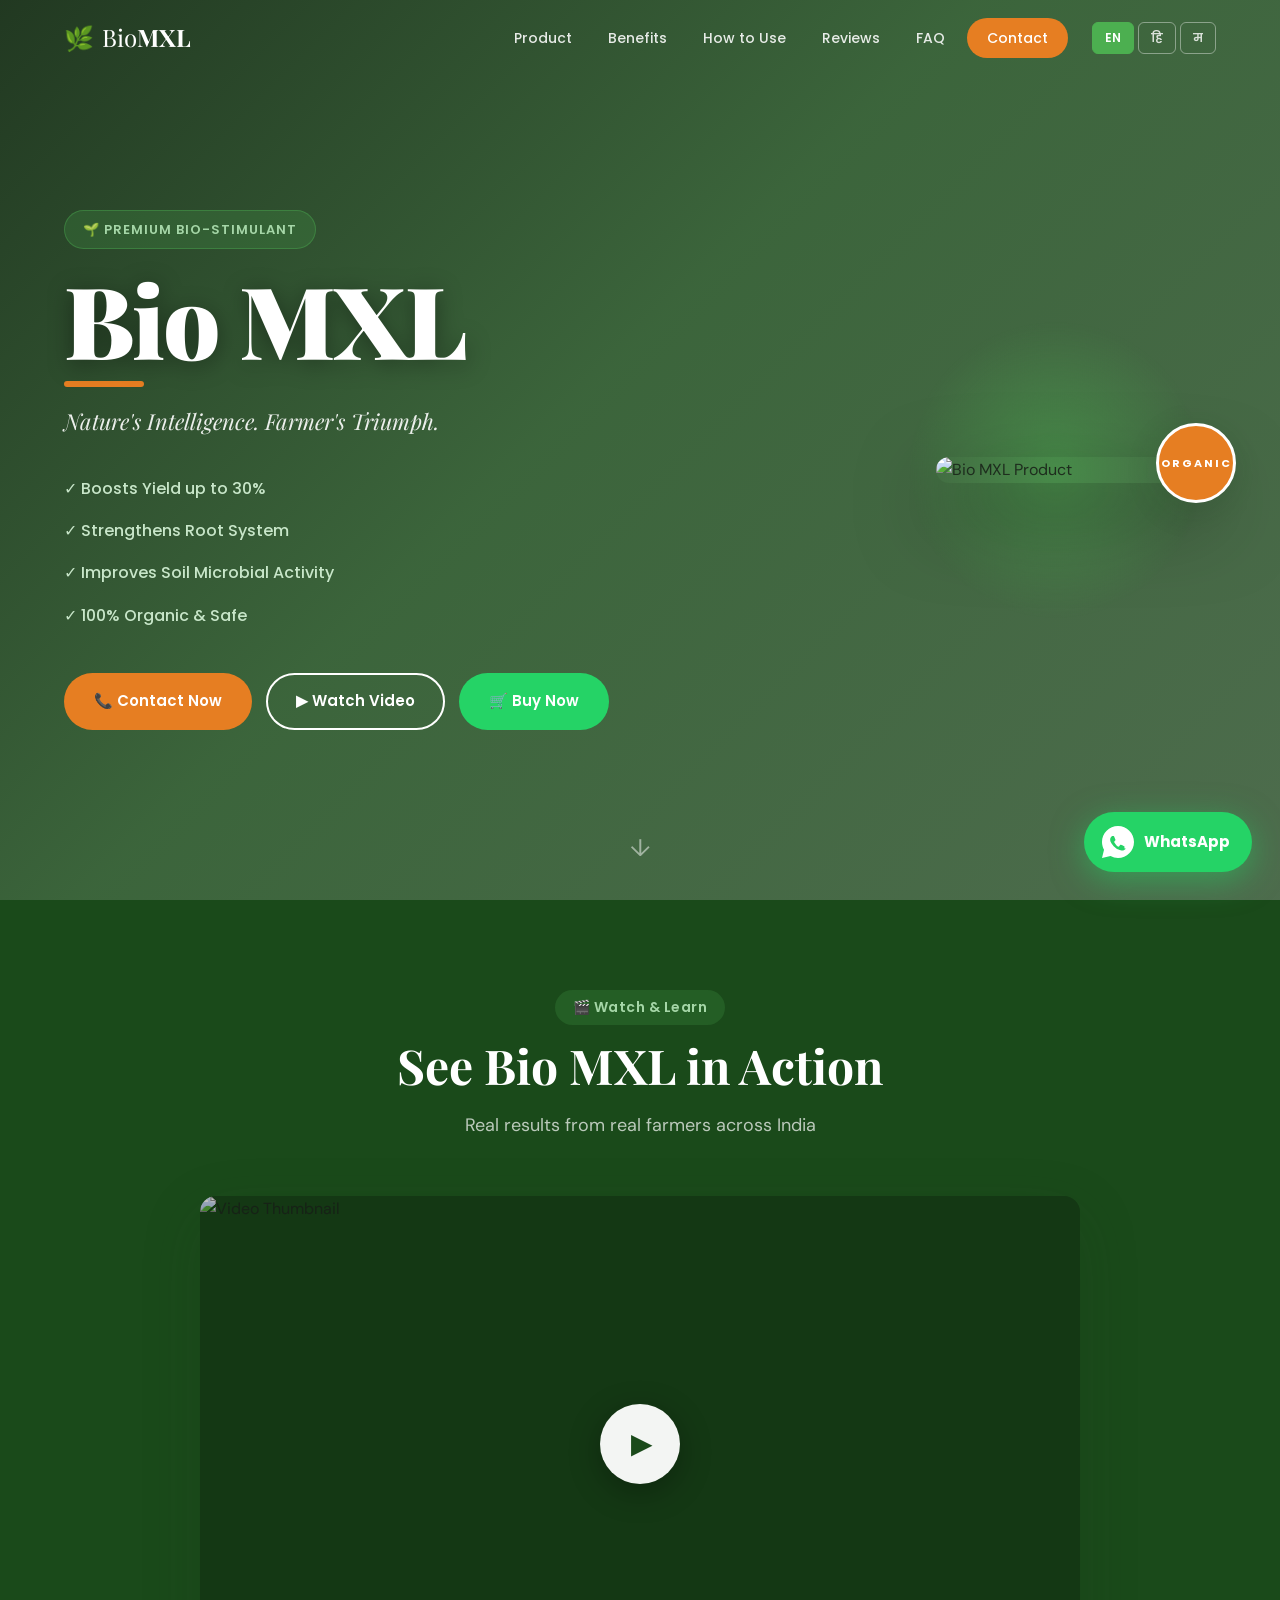
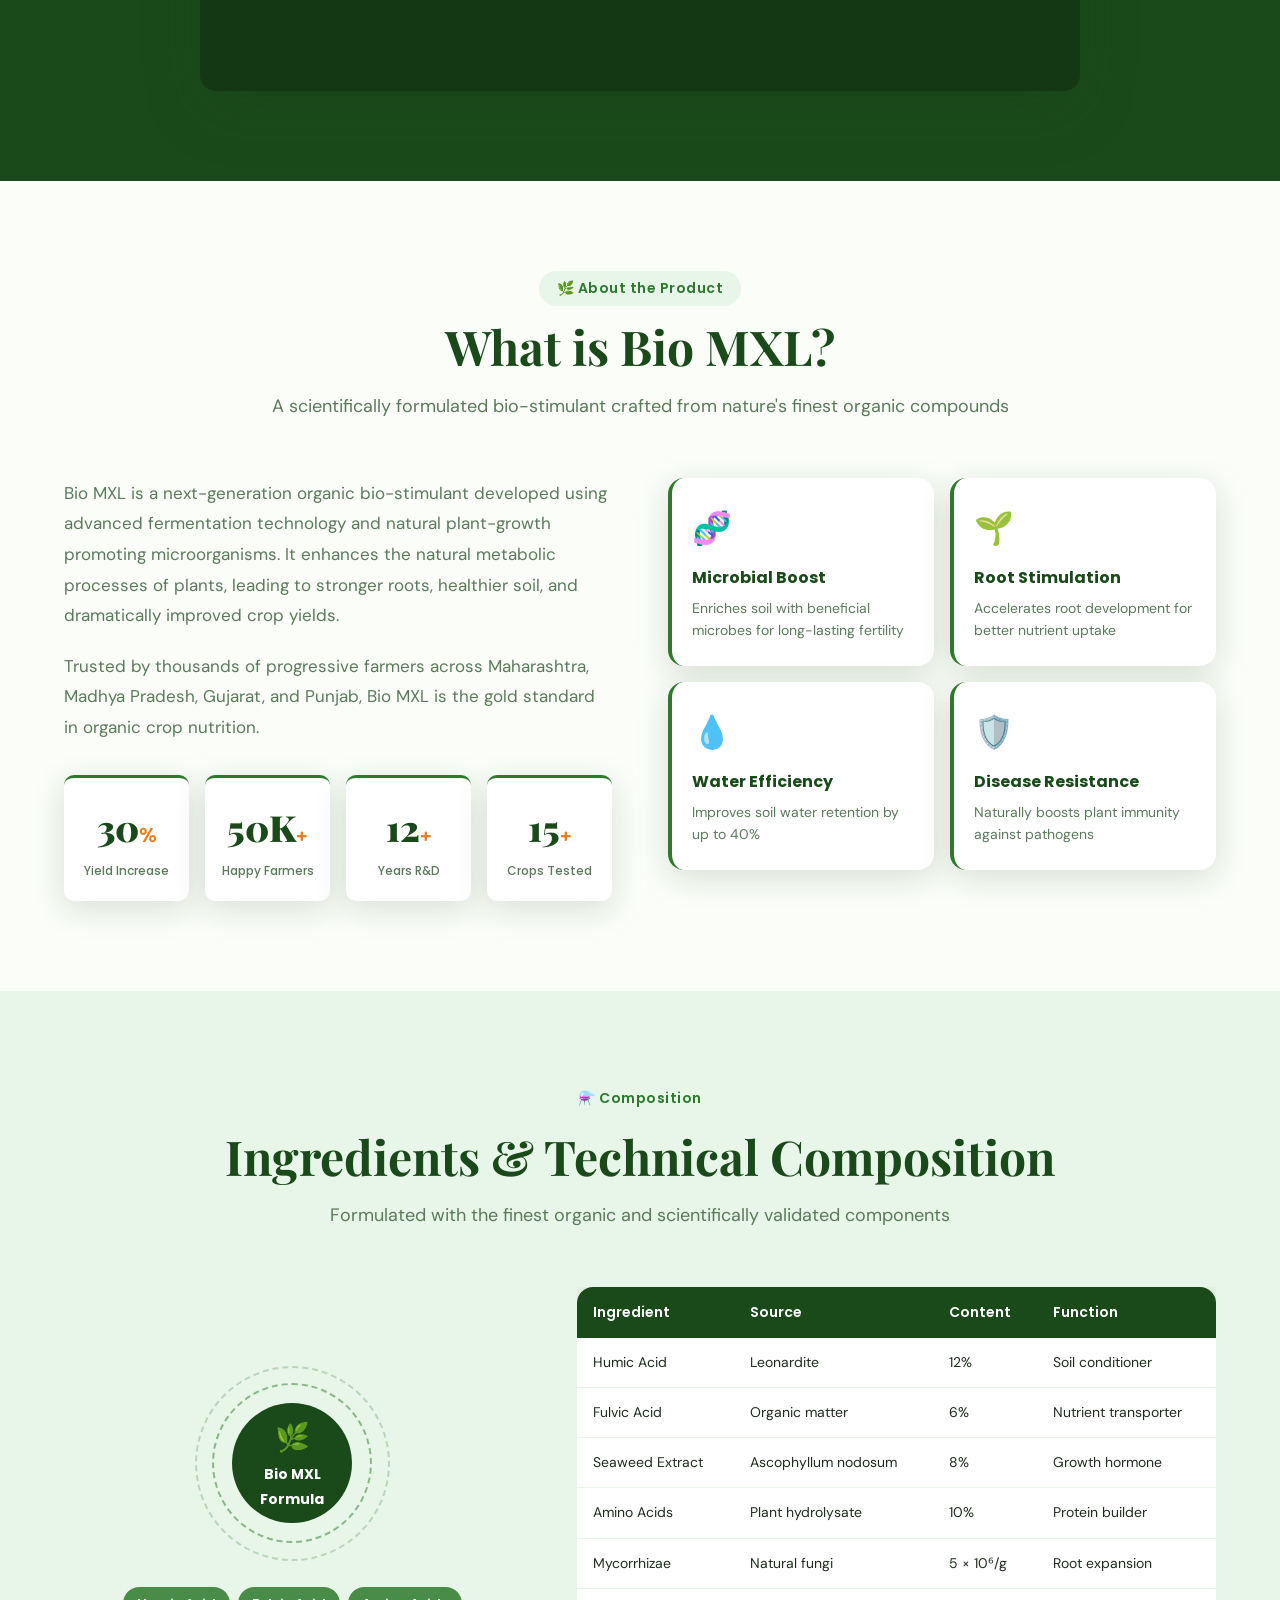
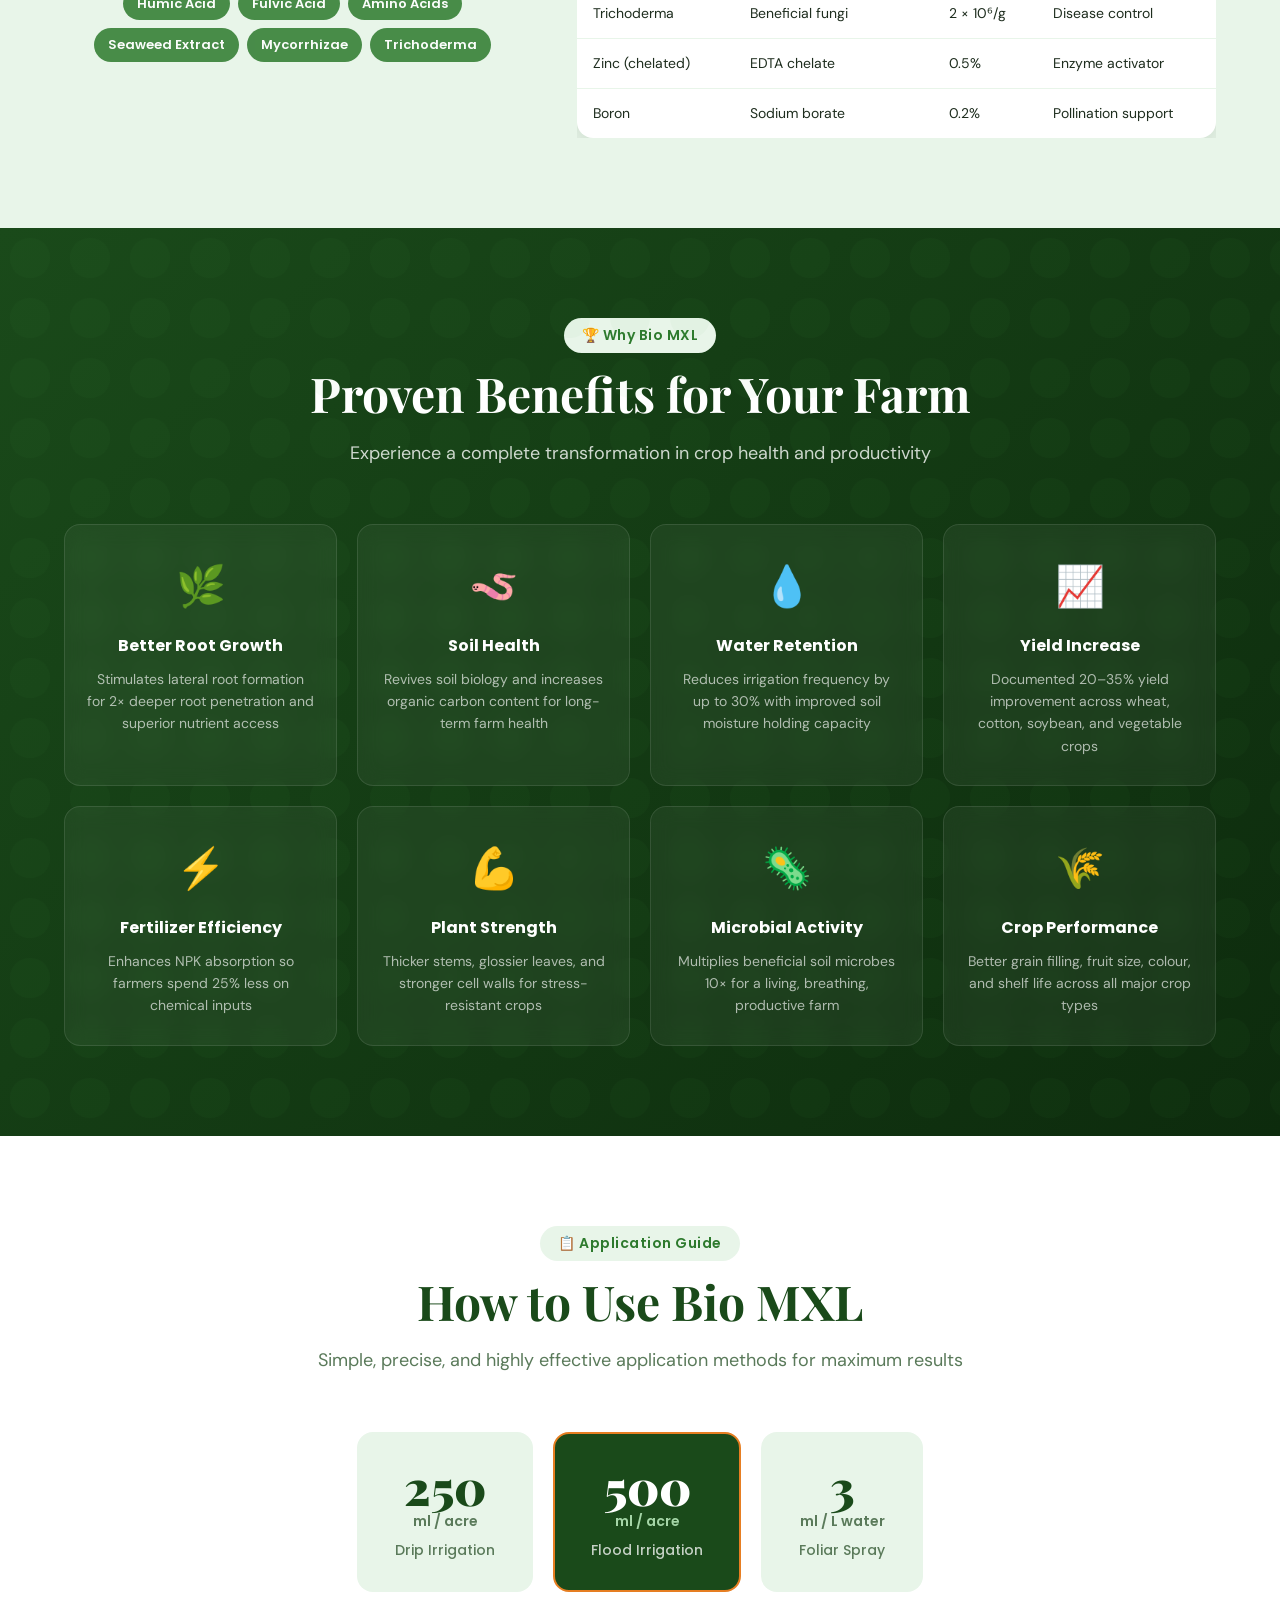
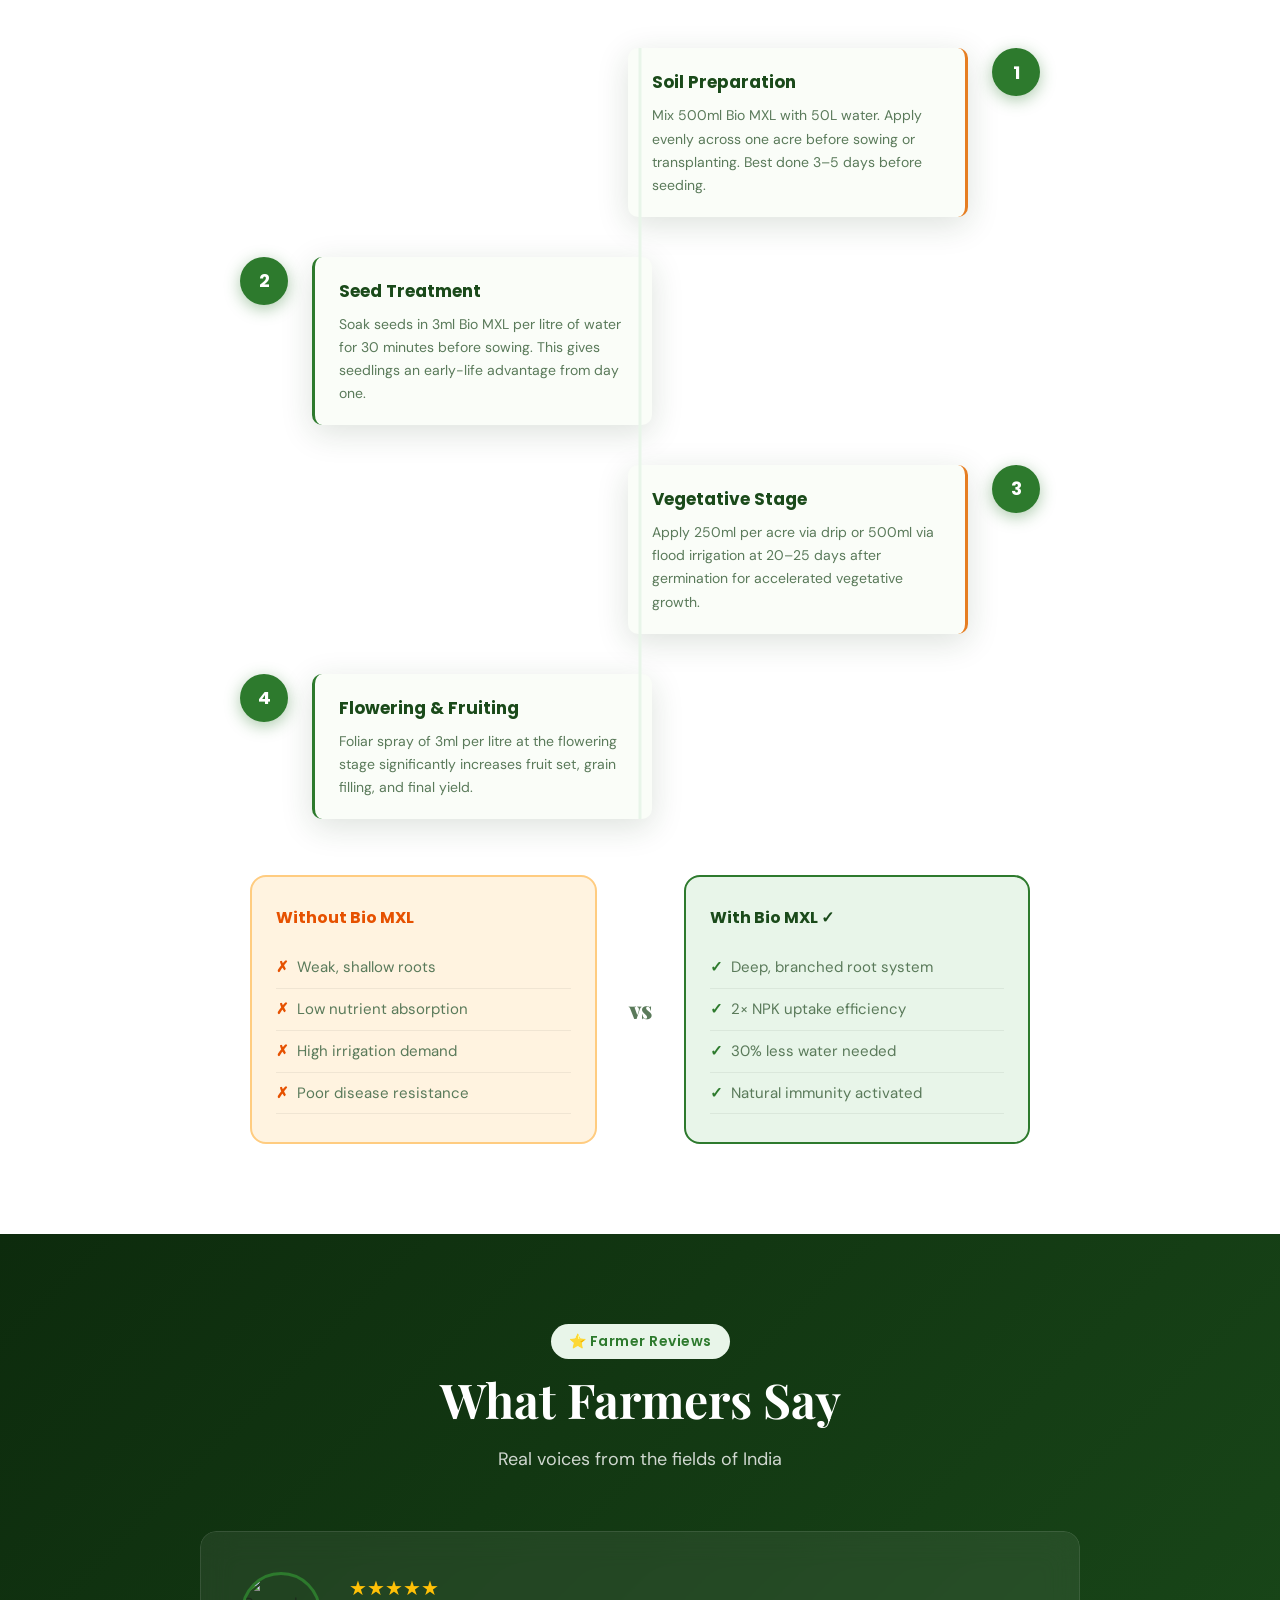
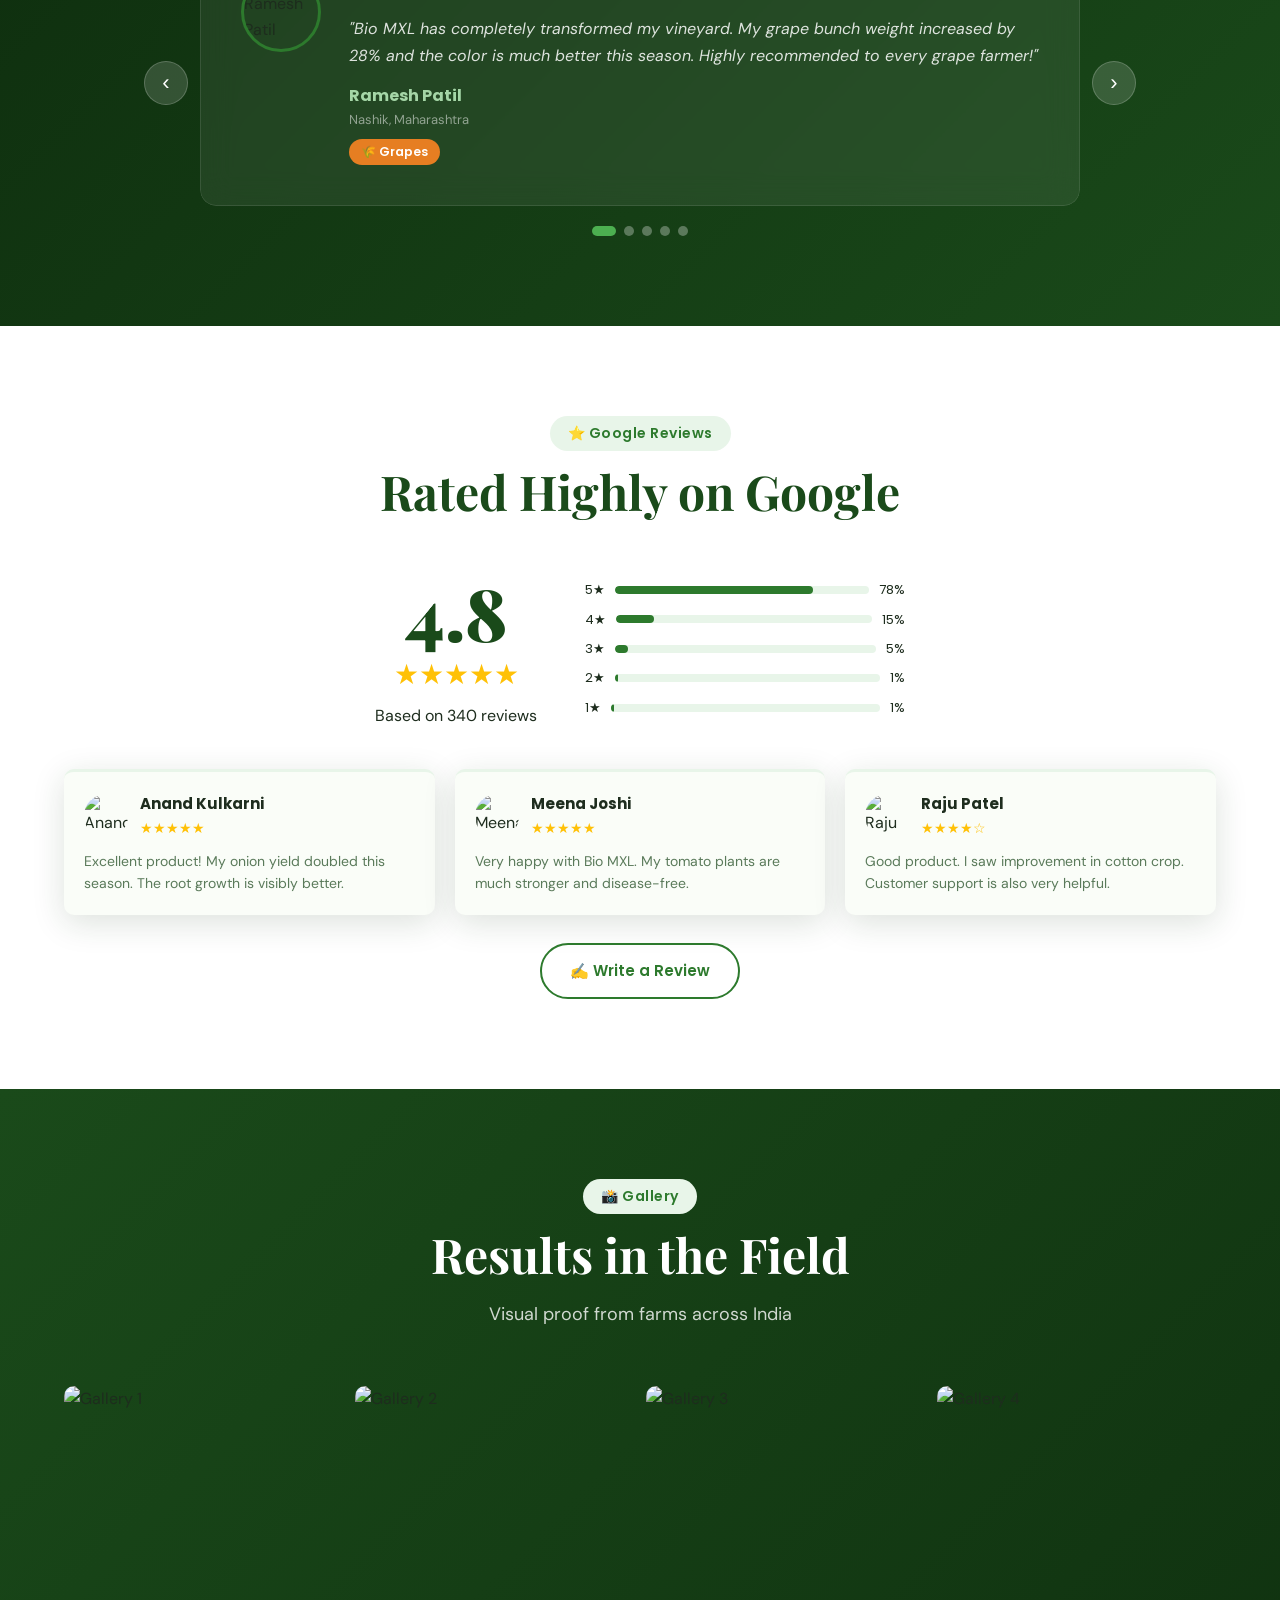
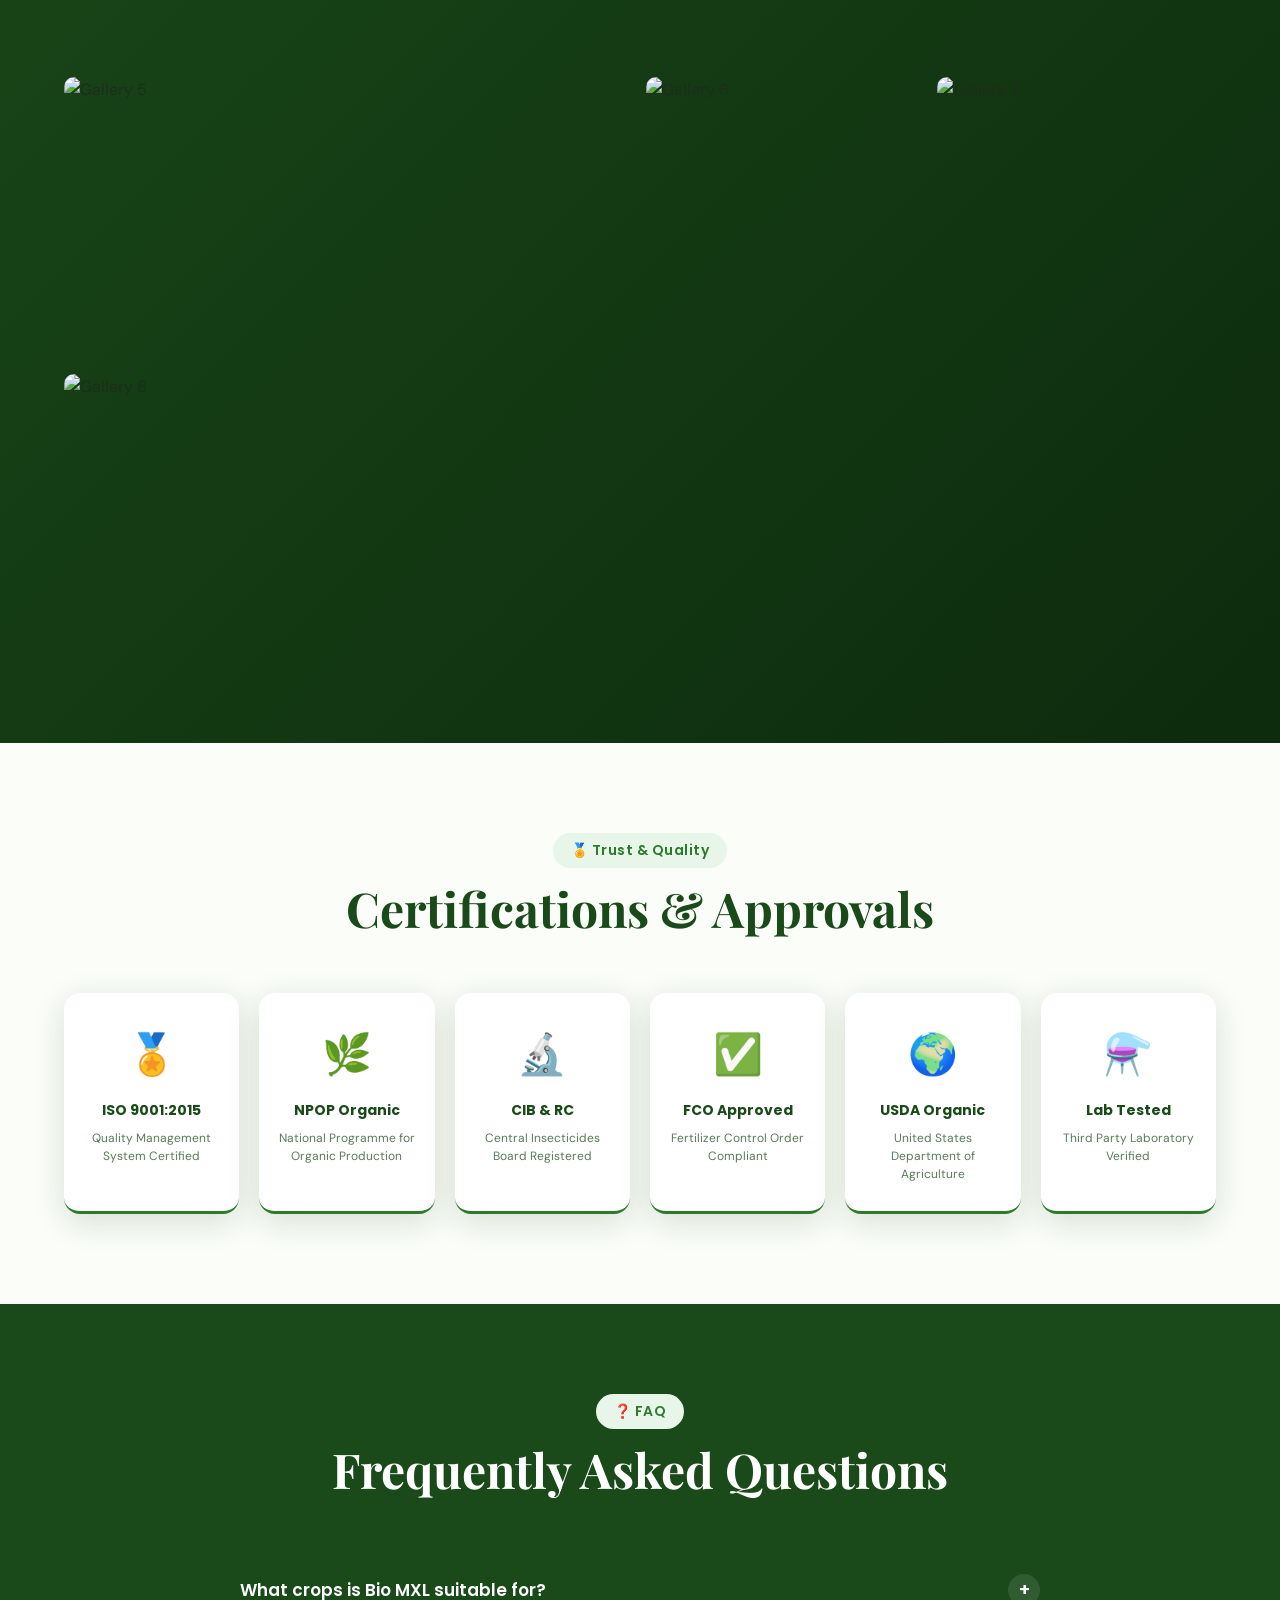
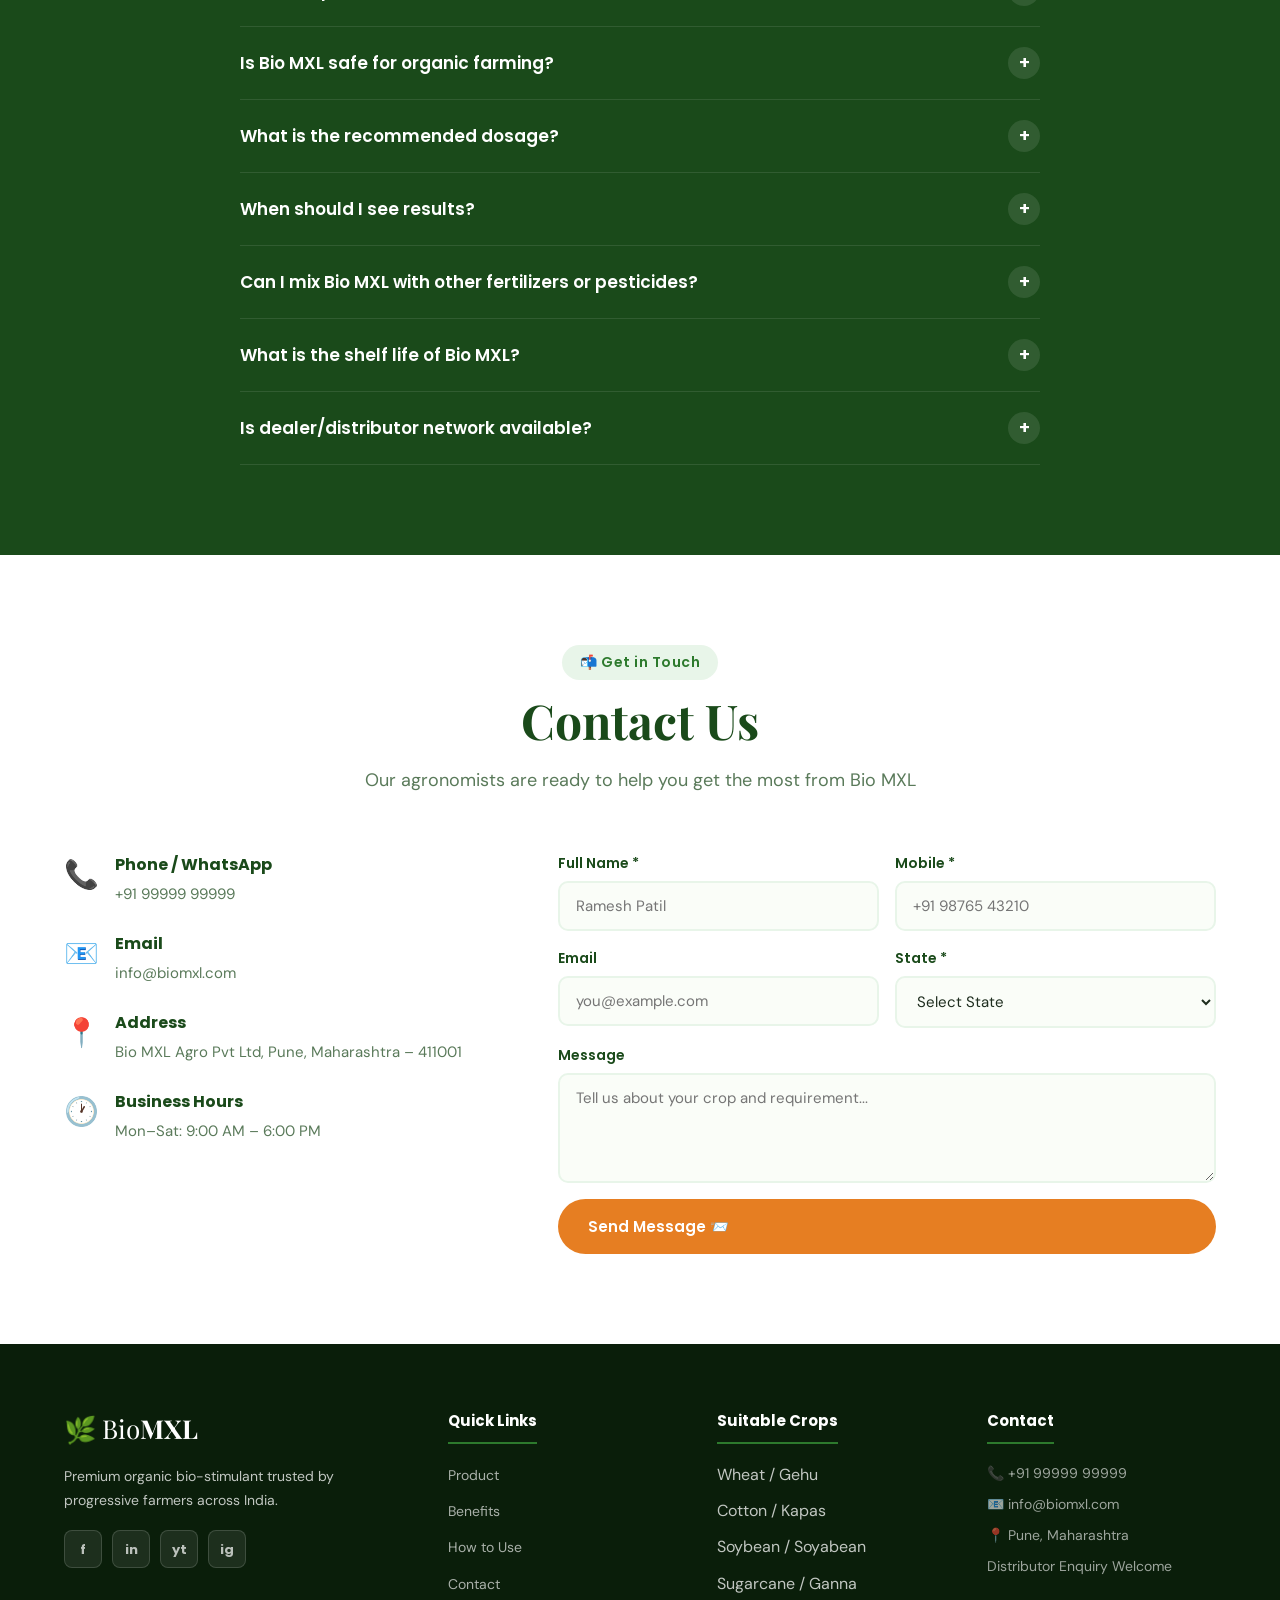
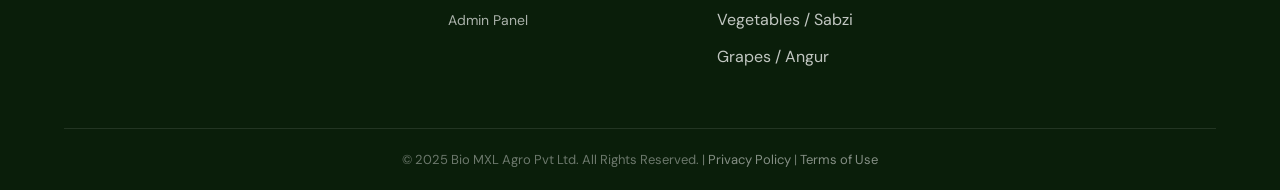
==== index.html @ dca13c3c "Add files via upload" ====
<!DOCTYPE html>
<html lang="en">
<head>
  <meta charset="UTF-8" />
  <meta name="viewport" content="width=device-width, initial-scale=1.0" />
  <title>Bio MXL – Premium Bio-Stimulant for Superior Crop Performance</title>
  <meta name="description" content="Bio MXL is a premium organic bio-stimulant that boosts crop yield, enhances soil health, and improves plant immunity naturally." />
  <link rel="preconnect" href="https://fonts.googleapis.com" />
  <link href="https://fonts.googleapis.com/css2?family=Playfair+Display:wght@700;900&family=DM+Sans:wght@300;400;500;600&family=Poppins:wght@400;600;700&display=swap" rel="stylesheet" />
  <link rel="stylesheet" href="style.css" />
</head>
<body>

<!-- ====================== NAVBAR ====================== -->
<nav class="navbar" id="navbar">
  <div class="nav-inner">
    <a class="nav-logo" href="#">
      <span class="logo-leaf">🌿</span>
      <span>Bio<strong>MXL</strong></span>
    </a>
    <ul class="nav-links" id="navLinks">
      <li><a href="#product" data-i18n="nav_product">Product</a></li>
      <li><a href="#benefits" data-i18n="nav_benefits">Benefits</a></li>
      <li><a href="#howto" data-i18n="nav_howto">How to Use</a></li>
      <li><a href="#reviews" data-i18n="nav_reviews">Reviews</a></li>
      <li><a href="#faq" data-i18n="nav_faq">FAQ</a></li>
      <li><a href="#contact" class="nav-cta" data-i18n="nav_contact">Contact</a></li>
    </ul>
    <div class="lang-switcher">
      <button onclick="setLang('en')" class="lang-btn active" id="btn-en">EN</button>
      <button onclick="setLang('hi')" class="lang-btn" id="btn-hi">हि</button>
      <button onclick="setLang('mr')" class="lang-btn" id="btn-mr">म</button>
    </div>
    <button class="hamburger" id="hamburger" onclick="toggleMenu()">☰</button>
  </div>
</nav>

<!-- ====================== HERO ====================== -->
<section class="hero" id="hero">
  <div class="hero-bg"></div>
  <div class="hero-overlay"></div>
  <div class="hero-content">
    <div class="hero-badge" data-i18n="hero_badge">🌱 Premium Bio-Stimulant</div>
    <h1 class="hero-title" data-i18n="hero_title">Bio MXL</h1>
    <p class="hero-tagline" data-i18n="hero_tagline">Nature's Intelligence. Farmer's Triumph.</p>
    <ul class="hero-bullets">
      <li data-i18n="hero_b1">✓ Boosts Yield up to 30%</li>
      <li data-i18n="hero_b2">✓ Strengthens Root System</li>
      <li data-i18n="hero_b3">✓ Improves Soil Microbial Activity</li>
      <li data-i18n="hero_b4">✓ 100% Organic & Safe</li>
    </ul>
    <div class="hero-ctas">
      <a href="#contact" class="btn btn-primary" data-i18n="cta_contact">📞 Contact Now</a>
      <a href="#video" class="btn btn-outline" data-i18n="cta_video">▶ Watch Video</a>
      <a href="https://wa.me/919999999999" class="btn btn-whatsapp" data-i18n="cta_buy">🛒 Buy Now</a>
    </div>
  </div>
  <div class="hero-product">
    <div class="product-glow"></div>
    <div class="product-img-wrap">
      <img src="https://placehold.co/320x420/1a4a1a/ffffff?text=Bio+MXL\nProduct" alt="Bio MXL Product" class="product-img" id="heroProductImg" />
      <div class="product-badge-ring">
        <span>ORGANIC</span>
      </div>
    </div>
  </div>
  <div class="hero-scroll-hint">
    <span>↓</span>
  </div>
</section>

<!-- ====================== VIDEO SECTION ====================== -->
<section class="section video-section" id="video">
  <div class="container">
    <div class="section-header">
      <span class="section-tag" data-i18n="vid_tag">🎬 Watch & Learn</span>
      <h2 data-i18n="vid_title">See Bio MXL in Action</h2>
      <p data-i18n="vid_sub">Real results from real farmers across India</p>
    </div>
    <div class="video-wrapper">
      <div class="video-placeholder" id="videoContainer" onclick="loadVideo()">
        <img src="https://placehold.co/960x540/0d2b0d/4caf50?text=▶+Play+Bio+MXL+Demo+Video" alt="Video Thumbnail" class="video-thumb" />
        <div class="play-btn-overlay">
          <div class="play-btn-circle">▶</div>
        </div>
      </div>
    </div>
  </div>
</section>

<!-- ====================== PRODUCT INFO ====================== -->
<section class="section product-info" id="product">
  <div class="container">
    <div class="section-header">
      <span class="section-tag" data-i18n="prod_tag">🌿 About the Product</span>
      <h2 data-i18n="prod_title">What is Bio MXL?</h2>
      <p data-i18n="prod_sub">A scientifically formulated bio-stimulant crafted from nature's finest organic compounds</p>
    </div>
    <div class="product-grid">
      <div class="product-text">
        <p data-i18n="prod_desc">Bio MXL is a next-generation organic bio-stimulant developed using advanced fermentation technology and natural plant-growth promoting microorganisms. It enhances the natural metabolic processes of plants, leading to stronger roots, healthier soil, and dramatically improved crop yields.</p>
        <p data-i18n="prod_desc2">Trusted by thousands of progressive farmers across Maharashtra, Madhya Pradesh, Gujarat, and Punjab, Bio MXL is the gold standard in organic crop nutrition.</p>
        <div class="stats-row">
          <div class="stat-card">
            <span class="stat-num" data-target="30">0</span><span class="stat-unit">%</span>
            <span class="stat-label" data-i18n="stat1">Yield Increase</span>
          </div>
          <div class="stat-card">
            <span class="stat-num" data-target="50000">0</span><span class="stat-unit">+</span>
            <span class="stat-label" data-i18n="stat2">Happy Farmers</span>
          </div>
          <div class="stat-card">
            <span class="stat-num" data-target="12">0</span><span class="stat-unit">+</span>
            <span class="stat-label" data-i18n="stat3">Years R&D</span>
          </div>
          <div class="stat-card">
            <span class="stat-num" data-target="15">0</span><span class="stat-unit">+</span>
            <span class="stat-label" data-i18n="stat4">Crops Tested</span>
          </div>
        </div>
      </div>
      <div class="feature-cards">
        <div class="feat-card"><div class="feat-icon">🧬</div><h4 data-i18n="feat1_h">Microbial Boost</h4><p data-i18n="feat1_p">Enriches soil with beneficial microbes for long-lasting fertility</p></div>
        <div class="feat-card"><div class="feat-icon">🌱</div><h4 data-i18n="feat2_h">Root Stimulation</h4><p data-i18n="feat2_p">Accelerates root development for better nutrient uptake</p></div>
        <div class="feat-card"><div class="feat-icon">💧</div><h4 data-i18n="feat3_h">Water Efficiency</h4><p data-i18n="feat3_p">Improves soil water retention by up to 40%</p></div>
        <div class="feat-card"><div class="feat-icon">🛡️</div><h4 data-i18n="feat4_h">Disease Resistance</h4><p data-i18n="feat4_p">Naturally boosts plant immunity against pathogens</p></div>
      </div>
    </div>
  </div>
</section>

<!-- ====================== COMPOSITION ====================== -->
<section class="section composition" id="composition">
  <div class="container">
    <div class="section-header">
      <span class="section-tag" data-i18n="comp_tag">⚗️ Composition</span>
      <h2 data-i18n="comp_title">Ingredients & Technical Composition</h2>
      <p data-i18n="comp_sub">Formulated with the finest organic and scientifically validated components</p>
    </div>
    <div class="comp-layout">
      <div class="comp-visual">
        <div class="comp-circle">
          <div class="comp-inner">
            <span class="comp-icon">🌿</span>
            <span data-i18n="comp_label">Bio MXL</span>
            <span data-i18n="comp_label2">Formula</span>
          </div>
          <div class="comp-ring r1"></div>
          <div class="comp-ring r2"></div>
        </div>
        <div class="comp-tags">
          <span class="comp-tag ct1">Humic Acid</span>
          <span class="comp-tag ct2">Fulvic Acid</span>
          <span class="comp-tag ct3">Amino Acids</span>
          <span class="comp-tag ct4">Seaweed Extract</span>
          <span class="comp-tag ct5">Mycorrhizae</span>
          <span class="comp-tag ct6">Trichoderma</span>
        </div>
      </div>
      <div class="comp-table-wrap">
        <table class="comp-table">
          <thead>
            <tr><th data-i18n="ct_h1">Ingredient</th><th data-i18n="ct_h2">Source</th><th data-i18n="ct_h3">Content</th><th data-i18n="ct_h4">Function</th></tr>
          </thead>
          <tbody>
            <tr><td>Humic Acid</td><td>Leonardite</td><td>12%</td><td data-i18n="ctf1">Soil conditioner</td></tr>
            <tr><td>Fulvic Acid</td><td>Organic matter</td><td>6%</td><td data-i18n="ctf2">Nutrient transporter</td></tr>
            <tr><td>Seaweed Extract</td><td>Ascophyllum nodosum</td><td>8%</td><td data-i18n="ctf3">Growth hormone</td></tr>
            <tr><td>Amino Acids</td><td>Plant hydrolysate</td><td>10%</td><td data-i18n="ctf4">Protein builder</td></tr>
            <tr><td>Mycorrhizae</td><td>Natural fungi</td><td>5 × 10⁶/g</td><td data-i18n="ctf5">Root expansion</td></tr>
            <tr><td>Trichoderma</td><td>Beneficial fungi</td><td>2 × 10⁶/g</td><td data-i18n="ctf6">Disease control</td></tr>
            <tr><td>Zinc (chelated)</td><td>EDTA chelate</td><td>0.5%</td><td data-i18n="ctf7">Enzyme activator</td></tr>
            <tr><td>Boron</td><td>Sodium borate</td><td>0.2%</td><td data-i18n="ctf8">Pollination support</td></tr>
          </tbody>
        </table>
      </div>
    </div>
  </div>
</section>

<!-- ====================== BENEFITS ====================== -->
<section class="section benefits" id="benefits">
  <div class="container">
    <div class="section-header light">
      <span class="section-tag" data-i18n="ben_tag">🏆 Why Bio MXL</span>
      <h2 data-i18n="ben_title">Proven Benefits for Your Farm</h2>
      <p data-i18n="ben_sub">Experience a complete transformation in crop health and productivity</p>
    </div>
    <div class="benefits-grid">
      <div class="benefit-card" data-delay="0"><div class="ben-icon">🌿</div><h4 data-i18n="b1h">Better Root Growth</h4><p data-i18n="b1p">Stimulates lateral root formation for 2× deeper root penetration and superior nutrient access</p></div>
      <div class="benefit-card" data-delay="100"><div class="ben-icon">🪱</div><h4 data-i18n="b2h">Soil Health</h4><p data-i18n="b2p">Revives soil biology and increases organic carbon content for long-term farm health</p></div>
      <div class="benefit-card" data-delay="200"><div class="ben-icon">💧</div><h4 data-i18n="b3h">Water Retention</h4><p data-i18n="b3p">Reduces irrigation frequency by up to 30% with improved soil moisture holding capacity</p></div>
      <div class="benefit-card" data-delay="300"><div class="ben-icon">📈</div><h4 data-i18n="b4h">Yield Increase</h4><p data-i18n="b4p">Documented 20–35% yield improvement across wheat, cotton, soybean, and vegetable crops</p></div>
      <div class="benefit-card" data-delay="400"><div class="ben-icon">⚡</div><h4 data-i18n="b5h">Fertilizer Efficiency</h4><p data-i18n="b5p">Enhances NPK absorption so farmers spend 25% less on chemical inputs</p></div>
      <div class="benefit-card" data-delay="500"><div class="ben-icon">💪</div><h4 data-i18n="b6h">Plant Strength</h4><p data-i18n="b6p">Thicker stems, glossier leaves, and stronger cell walls for stress-resistant crops</p></div>
      <div class="benefit-card" data-delay="600"><div class="ben-icon">🦠</div><h4 data-i18n="b7h">Microbial Activity</h4><p data-i18n="b7p">Multiplies beneficial soil microbes 10× for a living, breathing, productive farm</p></div>
      <div class="benefit-card" data-delay="700"><div class="ben-icon">🌾</div><h4 data-i18n="b8h">Crop Performance</h4><p data-i18n="b8p">Better grain filling, fruit size, colour, and shelf life across all major crop types</p></div>
    </div>
  </div>
</section>

<!-- ====================== HOW TO USE ====================== -->
<section class="section howto" id="howto">
  <div class="container">
    <div class="section-header">
      <span class="section-tag" data-i18n="how_tag">📋 Application Guide</span>
      <h2 data-i18n="how_title">How to Use Bio MXL</h2>
      <p data-i18n="how_sub">Simple, precise, and highly effective application methods for maximum results</p>
    </div>
    <div class="dosage-cards">
      <div class="dose-card"><div class="dose-num">250</div><div class="dose-unit" data-i18n="dose_ml">ml / acre</div><p data-i18n="dose_drip">Drip Irrigation</p></div>
      <div class="dose-card highlight"><div class="dose-num">500</div><div class="dose-unit" data-i18n="dose_ml">ml / acre</div><p data-i18n="dose_flood">Flood Irrigation</p></div>
      <div class="dose-card"><div class="dose-num">3</div><div class="dose-unit" data-i18n="dose_ml2">ml / L water</div><p data-i18n="dose_spray">Foliar Spray</p></div>
    </div>
    <div class="timeline">
      <div class="tl-item left">
        <div class="tl-dot">1</div>
        <div class="tl-card">
          <h4 data-i18n="tl1h">Soil Preparation</h4>
          <p data-i18n="tl1p">Mix 500ml Bio MXL with 50L water. Apply evenly across one acre before sowing or transplanting. Best done 3–5 days before seeding.</p>
        </div>
      </div>
      <div class="tl-item right">
        <div class="tl-dot">2</div>
        <div class="tl-card">
          <h4 data-i18n="tl2h">Seed Treatment</h4>
          <p data-i18n="tl2p">Soak seeds in 3ml Bio MXL per litre of water for 30 minutes before sowing. This gives seedlings an early-life advantage from day one.</p>
        </div>
      </div>
      <div class="tl-item left">
        <div class="tl-dot">3</div>
        <div class="tl-card">
          <h4 data-i18n="tl3h">Vegetative Stage</h4>
          <p data-i18n="tl3p">Apply 250ml per acre via drip or 500ml via flood irrigation at 20–25 days after germination for accelerated vegetative growth.</p>
        </div>
      </div>
      <div class="tl-item right">
        <div class="tl-dot">4</div>
        <div class="tl-card">
          <h4 data-i18n="tl4h">Flowering & Fruiting</h4>
          <p data-i18n="tl4p">Foliar spray of 3ml per litre at the flowering stage significantly increases fruit set, grain filling, and final yield.</p>
        </div>
      </div>
    </div>
    <div class="before-after">
      <div class="ba-card before">
        <div class="ba-label" data-i18n="ba_before">Without Bio MXL</div>
        <ul>
          <li data-i18n="ba1a">Weak, shallow roots</li>
          <li data-i18n="ba2a">Low nutrient absorption</li>
          <li data-i18n="ba3a">High irrigation demand</li>
          <li data-i18n="ba4a">Poor disease resistance</li>
        </ul>
      </div>
      <div class="ba-divider">vs</div>
      <div class="ba-card after">
        <div class="ba-label" data-i18n="ba_after">With Bio MXL ✓</div>
        <ul>
          <li data-i18n="ba1b">Deep, branched root system</li>
          <li data-i18n="ba2b">2× NPK uptake efficiency</li>
          <li data-i18n="ba3b">30% less water needed</li>
          <li data-i18n="ba4b">Natural immunity activated</li>
        </ul>
      </div>
    </div>
  </div>
</section>

<!-- ====================== REVIEWS ====================== -->
<section class="section reviews" id="reviews">
  <div class="container">
    <div class="section-header light">
      <span class="section-tag" data-i18n="rev_tag">⭐ Farmer Reviews</span>
      <h2 data-i18n="rev_title">What Farmers Say</h2>
      <p data-i18n="rev_sub">Real voices from the fields of India</p>
    </div>
    <div class="slider-wrap">
      <div class="slider" id="reviewSlider">
        <!-- Reviews injected by JS -->
      </div>
      <button class="slider-btn prev" onclick="slideReview(-1)">‹</button>
      <button class="slider-btn next" onclick="slideReview(1)">›</button>
      <div class="slider-dots" id="sliderDots"></div>
    </div>
  </div>
</section>

<!-- ====================== GOOGLE REVIEWS ====================== -->
<section class="section google-reviews" id="greviews">
  <div class="container">
    <div class="section-header">
      <span class="section-tag">⭐ Google Reviews</span>
      <h2 data-i18n="gr_title">Rated Highly on Google</h2>
    </div>
    <div class="gr-summary">
      <div class="gr-score">
        <span class="gr-num">4.8</span>
        <div class="gr-stars">★★★★★</div>
        <span data-i18n="gr_based">Based on 340 reviews</span>
      </div>
      <div class="gr-bars">
        <div class="gr-bar-row"><span>5★</span><div class="gr-bar"><div class="gr-fill" style="width:78%"></div></div><span>78%</span></div>
        <div class="gr-bar-row"><span>4★</span><div class="gr-bar"><div class="gr-fill" style="width:15%"></div></div><span>15%</span></div>
        <div class="gr-bar-row"><span>3★</span><div class="gr-bar"><div class="gr-fill" style="width:5%"></div></div><span>5%</span></div>
        <div class="gr-bar-row"><span>2★</span><div class="gr-bar"><div class="gr-fill" style="width:1%"></div></div><span>1%</span></div>
        <div class="gr-bar-row"><span>1★</span><div class="gr-bar"><div class="gr-fill" style="width:1%"></div></div><span>1%</span></div>
      </div>
    </div>
    <div class="gr-cards" id="grCards"></div>
    <div class="gr-actions">
      <a href="https://g.page/r/biomxl" target="_blank" class="btn btn-outline" data-i18n="gr_write">✍ Write a Review</a>
    </div>
  </div>
</section>

<!-- ====================== GALLERY ====================== -->
<section class="section gallery-section" id="gallery">
  <div class="container">
    <div class="section-header light">
      <span class="section-tag" data-i18n="gal_tag">📸 Gallery</span>
      <h2 data-i18n="gal_title">Results in the Field</h2>
      <p data-i18n="gal_sub">Visual proof from farms across India</p>
    </div>
    <div class="gallery-grid" id="galleryGrid"></div>
  </div>
</section>

<!-- Lightbox -->
<div class="lightbox" id="lightbox" onclick="closeLightbox()">
  <button class="lb-close" onclick="closeLightbox()">✕</button>
  <button class="lb-prev" onclick="lbNav(-1,event)">‹</button>
  <img class="lb-img" id="lbImg" src="" alt="Gallery" />
  <button class="lb-next" onclick="lbNav(1,event)">›</button>
</div>

<!-- ====================== CERTIFICATIONS ====================== -->
<section class="section certifications" id="certifications">
  <div class="container">
    <div class="section-header">
      <span class="section-tag" data-i18n="cert_tag">🏅 Trust & Quality</span>
      <h2 data-i18n="cert_title">Certifications & Approvals</h2>
    </div>
    <div class="cert-grid">
      <div class="cert-card"><div class="cert-icon">🏅</div><h4>ISO 9001:2015</h4><p data-i18n="cert1">Quality Management System Certified</p></div>
      <div class="cert-card"><div class="cert-icon">🌿</div><h4>NPOP Organic</h4><p data-i18n="cert2">National Programme for Organic Production</p></div>
      <div class="cert-card"><div class="cert-icon">🔬</div><h4>CIB & RC</h4><p data-i18n="cert3">Central Insecticides Board Registered</p></div>
      <div class="cert-card"><div class="cert-icon">✅</div><h4>FCO Approved</h4><p data-i18n="cert4">Fertilizer Control Order Compliant</p></div>
      <div class="cert-card"><div class="cert-icon">🌍</div><h4>USDA Organic</h4><p data-i18n="cert5">United States Department of Agriculture</p></div>
      <div class="cert-card"><div class="cert-icon">⚗️</div><h4>Lab Tested</h4><p data-i18n="cert6">Third Party Laboratory Verified</p></div>
    </div>
  </div>
</section>

<!-- ====================== FAQ ====================== -->
<section class="section faq-section" id="faq">
  <div class="container">
    <div class="section-header light">
      <span class="section-tag" data-i18n="faq_tag">❓ FAQ</span>
      <h2 data-i18n="faq_title">Frequently Asked Questions</h2>
    </div>
    <div class="faq-list" id="faqList"></div>
  </div>
</section>

<!-- ====================== CONTACT ====================== -->
<section class="section contact-section" id="contact">
  <div class="container">
    <div class="section-header">
      <span class="section-tag" data-i18n="con_tag">📬 Get in Touch</span>
      <h2 data-i18n="con_title">Contact Us</h2>
      <p data-i18n="con_sub">Our agronomists are ready to help you get the most from Bio MXL</p>
    </div>
    <div class="contact-layout">
      <div class="contact-info">
        <div class="ci-item"><span>📞</span><div><strong data-i18n="ci_phone">Phone / WhatsApp</strong><p id="contactPhone">+91 99999 99999</p></div></div>
        <div class="ci-item"><span>📧</span><div><strong data-i18n="ci_email">Email</strong><p id="contactEmail">info@biomxl.com</p></div></div>
        <div class="ci-item"><span>📍</span><div><strong data-i18n="ci_addr">Address</strong><p data-i18n="ci_addrval">Bio MXL Agro Pvt Ltd, Pune, Maharashtra – 411001</p></div></div>
        <div class="ci-item"><span>🕐</span><div><strong data-i18n="ci_hours">Business Hours</strong><p data-i18n="ci_hrsval">Mon–Sat: 9:00 AM – 6:00 PM</p></div></div>
      </div>
      <form class="contact-form" id="contactForm" onsubmit="submitForm(event)">
        <div class="form-row">
          <div class="form-group">
            <label data-i18n="cf_name">Full Name *</label>
            <input type="text" id="cf_name" placeholder="Ramesh Patil" required />
          </div>
          <div class="form-group">
            <label data-i18n="cf_mobile">Mobile *</label>
            <input type="tel" id="cf_mobile" placeholder="+91 98765 43210" required />
          </div>
        </div>
        <div class="form-row">
          <div class="form-group">
            <label data-i18n="cf_email">Email</label>
            <input type="email" id="cf_email" placeholder="you@example.com" />
          </div>
          <div class="form-group">
            <label data-i18n="cf_state">State *</label>
            <select id="cf_state" required>
              <option value="">Select State</option>
              <option>Maharashtra</option><option>Gujarat</option><option>Madhya Pradesh</option>
              <option>Rajasthan</option><option>Punjab</option><option>Uttar Pradesh</option>
              <option>Karnataka</option><option>Andhra Pradesh</option><option>Telangana</option>
              <option>Other</option>
            </select>
          </div>
        </div>
        <div class="form-group full">
          <label data-i18n="cf_msg">Message</label>
          <textarea id="cf_msg" rows="4" placeholder="Tell us about your crop and requirement..."></textarea>
        </div>
        <button type="submit" class="btn btn-primary" data-i18n="cf_submit">Send Message 📨</button>
        <div class="form-success" id="formSuccess">✅ Thank you! We'll contact you within 24 hours.</div>
      </form>
    </div>
  </div>
</section>

<!-- ====================== FOOTER ====================== -->
<footer class="footer">
  <div class="container">
    <div class="footer-grid">
      <div class="footer-brand">
        <div class="foot-logo">🌿 Bio<strong>MXL</strong></div>
        <p data-i18n="foot_desc">Premium organic bio-stimulant trusted by progressive farmers across India.</p>
        <div class="social-links">
          <a href="#" class="social-btn">f</a>
          <a href="#" class="social-btn">in</a>
          <a href="#" class="social-btn">yt</a>
          <a href="#" class="social-btn">ig</a>
        </div>
      </div>
      <div class="footer-col">
        <h5 data-i18n="foot_quick">Quick Links</h5>
        <ul>
          <li><a href="#product" data-i18n="nav_product">Product</a></li>
          <li><a href="#benefits" data-i18n="nav_benefits">Benefits</a></li>
          <li><a href="#howto" data-i18n="nav_howto">How to Use</a></li>
          <li><a href="#contact" data-i18n="nav_contact">Contact</a></li>
          <li><a href="admin.html" data-i18n="foot_admin">Admin Panel</a></li>
        </ul>
      </div>
      <div class="footer-col">
        <h5 data-i18n="foot_crops">Suitable Crops</h5>
        <ul>
          <li>Wheat / Gehu</li>
          <li>Cotton / Kapas</li>
          <li>Soybean / Soyabean</li>
          <li>Sugarcane / Ganna</li>
          <li>Vegetables / Sabzi</li>
          <li>Grapes / Angur</li>
        </ul>
      </div>
      <div class="footer-col">
        <h5 data-i18n="foot_contact">Contact</h5>
        <p>📞 +91 99999 99999</p>
        <p>📧 info@biomxl.com</p>
        <p>📍 Pune, Maharashtra</p>
        <p data-i18n="foot_dist">Distributor Enquiry Welcome</p>
      </div>
    </div>
    <div class="footer-bottom">
      <p>© 2025 Bio MXL Agro Pvt Ltd. All Rights Reserved. | <a href="#">Privacy Policy</a> | <a href="#">Terms of Use</a></p>
    </div>
  </div>
</footer>

<!-- ====================== FLOATING WHATSAPP ====================== -->
<a href="https://wa.me/919999999999?text=Hello!%20I%20am%20interested%20in%20Bio%20MXL" target="_blank" class="whatsapp-float" id="waFloat" title="Chat on WhatsApp">
  <svg viewBox="0 0 32 32" width="32" height="32" fill="white"><path d="M16 0C7.164 0 0 7.163 0 16c0 2.82.736 5.461 2.026 7.75L0 32l8.49-2.003A15.924 15.924 0 0016 32c8.836 0 16-7.163 16-16S24.836 0 16 0zm7.73 22.617c-.326.918-1.9 1.755-2.611 1.858-.677.096-1.527.135-2.462-.155-.568-.175-1.297-.408-2.227-.8-3.924-1.694-6.48-5.6-6.678-5.862-.194-.262-1.582-2.105-1.582-4.013 0-1.908.997-2.846 1.35-3.232.353-.387.77-.484 1.027-.484.257 0 .514.002.74.013.237.012.556-.09.87.664.326.778 1.106 2.686 1.204 2.881.097.194.162.42.032.678-.13.257-.194.42-.388.645-.194.226-.409.505-.583.678-.194.194-.396.404-.17.793.226.387.1.004 1.54 2.163 1.058 1.486 1.96 1.946 2.349 2.14.388.194.614.162.84-.097.226-.26.97-1.13 1.228-1.517.258-.387.516-.322.87-.194.354.13 2.25 1.062 2.637 1.256.388.194.645.29.742.452.096.162.096.937-.23 1.855z"/></svg>
  <span class="wa-label">WhatsApp</span>
</a>

<script src="script.js"></script>
</body>
</html>
---- style.css ----
/* =============================================
   BIO MXL – PREMIUM AGRICULTURE LANDING PAGE
   CSS Stylesheet | Version 1.0
   ============================================= */

/* ===== CSS VARIABLES ===== */
:root {
  --green: #2d7a2d;
  --green-dark: #1a4a1a;
  --green-light: #4caf50;
  --green-pale: #e8f5e9;
  --orange: #e67e22;
  --orange-light: #f39c12;
  --brown: #795548;
  --earth: #8d6e63;
  --white: #ffffff;
  --off-white: #fafdf8;
  --text: #1e2d1e;
  --text-muted: #5a7a5a;
  --shadow: 0 8px 32px rgba(30,60,30,.15);
  --shadow-lg: 0 20px 60px rgba(30,60,30,.2);
  --radius: 16px;
  --radius-sm: 10px;
  --transition: all .35s cubic-bezier(.4,0,.2,1);
  --font-heading: 'Playfair Display', serif;
  --font-body: 'DM Sans', sans-serif;
  --font-ui: 'Poppins', sans-serif;
}

/* ===== RESET & BASE ===== */
*, *::before, *::after { box-sizing: border-box; margin: 0; padding: 0; }
html { scroll-behavior: smooth; font-size: 16px; }
body {
  font-family: var(--font-body);
  color: var(--text);
  background: var(--off-white);
  overflow-x: hidden;
  line-height: 1.65;
}
img { max-width: 100%; display: block; }
a { text-decoration: none; color: inherit; }
ul { list-style: none; }

/* ===== UTILITY ===== */
.container { max-width: 1200px; margin: 0 auto; padding: 0 24px; }
.section { padding: 90px 0; }
.section-header { text-align: center; margin-bottom: 56px; }
.section-header h2 {
  font-family: var(--font-heading);
  font-size: clamp(28px, 4vw, 48px);
  color: var(--green-dark);
  margin: 12px 0 16px;
  line-height: 1.2;
}
.section-header.light h2 { color: var(--white); }
.section-header.light p { color: rgba(255,255,255,.8); }
.section-header p { color: var(--text-muted); font-size: 18px; }
.section-tag {
  display: inline-block;
  background: var(--green-pale);
  color: var(--green);
  padding: 6px 18px;
  border-radius: 50px;
  font-family: var(--font-ui);
  font-size: 14px;
  font-weight: 600;
  letter-spacing: .5px;
}

/* ===== BUTTONS ===== */
.btn {
  display: inline-flex;
  align-items: center;
  gap: 8px;
  padding: 14px 28px;
  border-radius: 50px;
  font-family: var(--font-ui);
  font-weight: 600;
  font-size: 15px;
  cursor: pointer;
  border: 2px solid transparent;
  transition: var(--transition);
  white-space: nowrap;
}
.btn-primary { background: var(--orange); color: #fff; }
.btn-primary:hover { background: var(--orange-light); transform: translateY(-2px); box-shadow: 0 8px 24px rgba(230,126,34,.4); }
.btn-outline { background: transparent; border-color: var(--white); color: var(--white); }
.btn-outline:hover { background: rgba(255,255,255,.15); transform: translateY(-2px); }
.btn-whatsapp { background: #25d366; color: #fff; }
.btn-whatsapp:hover { background: #1ebe5d; transform: translateY(-2px); box-shadow: 0 8px 24px rgba(37,211,102,.4); }
.btn-green { background: var(--green); color: #fff; }
.btn-green:hover { background: var(--green-dark); transform: translateY(-2px); }

/* ===== NAVBAR ===== */
.navbar {
  position: fixed;
  top: 0; left: 0; right: 0;
  z-index: 1000;
  padding: 0;
  background: transparent;
  transition: var(--transition);
}
.navbar.scrolled {
  background: rgba(26,74,26,.97);
  backdrop-filter: blur(20px);
  box-shadow: 0 4px 24px rgba(0,0,0,.3);
}
.nav-inner {
  max-width: 1200px;
  margin: 0 auto;
  padding: 18px 24px;
  display: flex;
  align-items: center;
  gap: 24px;
}
.nav-logo {
  font-family: var(--font-heading);
  font-size: 24px;
  color: #fff;
  display: flex;
  align-items: center;
  gap: 8px;
  margin-right: auto;
}
.nav-links {
  display: flex;
  gap: 8px;
  align-items: center;
}
.nav-links a {
  color: rgba(255,255,255,.88);
  font-family: var(--font-ui);
  font-size: 14px;
  font-weight: 500;
  padding: 8px 14px;
  border-radius: 8px;
  transition: var(--transition);
}
.nav-links a:hover { background: rgba(255,255,255,.12); color: #fff; }
.nav-links .nav-cta { background: var(--orange); color: #fff !important; padding: 10px 20px; border-radius: 50px; }
.nav-links .nav-cta:hover { background: var(--orange-light); }
.lang-switcher { display: flex; gap: 4px; }
.lang-btn {
  padding: 6px 12px;
  border-radius: 6px;
  border: 1.5px solid rgba(255,255,255,.4);
  background: transparent;
  color: rgba(255,255,255,.8);
  font-family: var(--font-ui);
  font-size: 12px;
  font-weight: 600;
  cursor: pointer;
  transition: var(--transition);
}
.lang-btn.active, .lang-btn:hover {
  background: var(--green-light);
  border-color: var(--green-light);
  color: #fff;
}
.hamburger { display: none; background: none; border: none; color: #fff; font-size: 26px; cursor: pointer; }

/* ===== HERO ===== */
.hero {
  min-height: 100vh;
  position: relative;
  display: flex;
  align-items: center;
  overflow: hidden;
  padding: 120px 5% 80px;
}
.hero-bg {
  position: absolute; inset: 0;
  background: url('https://images.unsplash.com/photo-1500595046743-cd271d694d30?w=1600') center/cover no-repeat;
  transform: scale(1.05);
  animation: heroZoom 20s ease-in-out infinite alternate;
}
@keyframes heroZoom { from { transform: scale(1.05); } to { transform: scale(1.12); } }
.hero-overlay {
  position: absolute; inset: 0;
  background: linear-gradient(135deg, rgba(15,40,15,.92) 0%, rgba(26,74,26,.85) 45%, rgba(20,60,20,.75) 100%);
}
.hero-content {
  position: relative;
  z-index: 2;
  flex: 1;
  max-width: 580px;
  animation: fadeInUp .8s ease both;
}
.hero-badge {
  display: inline-flex;
  align-items: center;
  gap: 6px;
  background: rgba(76,175,80,.2);
  border: 1px solid rgba(76,175,80,.4);
  color: #a5d6a7;
  padding: 8px 18px;
  border-radius: 50px;
  font-size: 13px;
  font-family: var(--font-ui);
  font-weight: 600;
  letter-spacing: 1px;
  text-transform: uppercase;
  margin-bottom: 20px;
}
.hero-title {
  font-family: var(--font-heading);
  font-size: clamp(64px, 10vw, 100px);
  font-weight: 900;
  color: var(--white);
  line-height: 1;
  letter-spacing: -2px;
  margin-bottom: 16px;
  text-shadow: 0 4px 24px rgba(0,0,0,.4);
}
.hero-title::after {
  content: '';
  display: block;
  width: 80px;
  height: 6px;
  background: var(--orange);
  border-radius: 3px;
  margin-top: 12px;
}
.hero-tagline {
  font-size: 22px;
  color: rgba(255,255,255,.9);
  font-style: italic;
  margin-bottom: 28px;
  font-family: var(--font-heading);
}
.hero-bullets {
  margin-bottom: 36px;
}
.hero-bullets li {
  color: #c8e6c9;
  font-size: 16px;
  font-family: var(--font-ui);
  font-weight: 500;
  padding: 8px 0;
  display: flex;
  align-items: center;
  gap: 10px;
}
.hero-ctas { display: flex; gap: 14px; flex-wrap: wrap; }

/* Hero product image */
.hero-product {
  position: relative;
  z-index: 2;
  flex: 0 0 auto;
  margin-left: auto;
  padding-left: 40px;
  animation: fadeInRight .9s ease .3s both;
}
.product-glow {
  position: absolute;
  width: 300px; height: 300px;
  background: radial-gradient(circle, rgba(76,175,80,.5) 0%, transparent 70%);
  top: 50%; left: 50%;
  transform: translate(-50%, -50%);
  animation: pulse 3s ease-in-out infinite;
}
@keyframes pulse { 0%,100% { transform: translate(-50%,-50%) scale(1); opacity:.7; } 50% { transform: translate(-50%,-50%) scale(1.2); opacity:1; } }
.product-img-wrap {
  position: relative;
  width: 280px;
  animation: float 4s ease-in-out infinite;
}
@keyframes float { 0%,100% { transform: translateY(0); } 50% { transform: translateY(-20px); } }
.product-img {
  width: 280px;
  border-radius: 20px;
  box-shadow: 0 30px 80px rgba(0,0,0,.5);
}
.product-badge-ring {
  position: absolute;
  bottom: -20px; right: -20px;
  width: 80px; height: 80px;
  background: var(--orange);
  border-radius: 50%;
  display: flex;
  align-items: center;
  justify-content: center;
  font-family: var(--font-ui);
  font-weight: 700;
  font-size: 11px;
  color: #fff;
  letter-spacing: 2px;
  border: 3px solid #fff;
  box-shadow: var(--shadow);
}
.hero-scroll-hint {
  position: absolute;
  bottom: 32px;
  left: 50%;
  transform: translateX(-50%);
  z-index: 2;
  color: rgba(255,255,255,.5);
  font-size: 24px;
  animation: bounce 2s ease-in-out infinite;
}
@keyframes bounce { 0%,100% { transform: translateX(-50%) translateY(0); } 50% { transform: translateX(-50%) translateY(10px); } }

/* ===== VIDEO SECTION ===== */
.video-section { background: var(--green-dark); }
.video-section .section-tag { background: rgba(76,175,80,.2); color: #a5d6a7; }
.video-section h2 { color: #fff; }
.video-section p { color: rgba(255,255,255,.7); }
.video-wrapper { max-width: 880px; margin: 0 auto; }
.video-placeholder {
  position: relative;
  border-radius: var(--radius);
  overflow: hidden;
  cursor: pointer;
  box-shadow: var(--shadow-lg);
  aspect-ratio: 16/9;
}
.video-placeholder iframe {
  width: 100%; height: 100%;
  border: none;
  display: block;
}
.video-thumb { width: 100%; height: 100%; object-fit: cover; transition: var(--transition); }
.video-placeholder:hover .video-thumb { transform: scale(1.03); }
.play-btn-overlay {
  position: absolute; inset: 0;
  display: flex; align-items: center; justify-content: center;
  background: rgba(0,0,0,.25);
  transition: var(--transition);
}
.video-placeholder:hover .play-btn-overlay { background: rgba(0,0,0,.1); }
.play-btn-circle {
  width: 80px; height: 80px;
  background: rgba(255,255,255,.95);
  color: var(--green-dark);
  border-radius: 50%;
  display: flex; align-items: center; justify-content: center;
  font-size: 28px;
  box-shadow: 0 8px 32px rgba(0,0,0,.3);
  transition: var(--transition);
  padding-left: 4px;
}
.video-placeholder:hover .play-btn-circle { transform: scale(1.12); background: #fff; }

/* ===== PRODUCT INFO ===== */
.product-info { background: var(--off-white); }
.product-grid { display: grid; grid-template-columns: 1fr 1fr; gap: 56px; align-items: start; }
.product-text p { font-size: 17px; color: var(--text-muted); margin-bottom: 20px; line-height: 1.8; }
.stats-row { display: grid; grid-template-columns: repeat(4,1fr); gap: 16px; margin-top: 32px; }
.stat-card {
  background: #fff;
  border-radius: var(--radius-sm);
  padding: 20px 12px;
  text-align: center;
  box-shadow: var(--shadow);
  border-top: 3px solid var(--green);
  transition: var(--transition);
}
.stat-card:hover { transform: translateY(-4px); box-shadow: var(--shadow-lg); }
.stat-num {
  font-family: var(--font-heading);
  font-size: 36px;
  font-weight: 900;
  color: var(--green-dark);
}
.stat-unit { font-size: 20px; color: var(--orange); font-weight: 700; }
.stat-label { display: block; font-size: 12px; color: var(--text-muted); font-family: var(--font-ui); font-weight: 500; margin-top: 4px; }
.feature-cards { display: grid; grid-template-columns: 1fr 1fr; gap: 16px; }
.feat-card {
  background: #fff;
  border-radius: var(--radius);
  padding: 24px 20px;
  box-shadow: var(--shadow);
  border-left: 4px solid var(--green);
  transition: var(--transition);
}
.feat-card:hover { transform: translateY(-4px); box-shadow: var(--shadow-lg); border-left-color: var(--orange); }
.feat-icon { font-size: 32px; margin-bottom: 10px; }
.feat-card h4 { font-family: var(--font-ui); font-size: 16px; font-weight: 700; color: var(--green-dark); margin-bottom: 6px; }
.feat-card p { font-size: 14px; color: var(--text-muted); line-height: 1.6; }

/* ===== COMPOSITION ===== */
.composition { background: var(--green-pale); }
.comp-layout { display: grid; grid-template-columns: 1fr 1.4fr; gap: 56px; align-items: center; }
.comp-visual { display: flex; flex-direction: column; align-items: center; gap: 24px; }
.comp-circle {
  width: 200px; height: 200px;
  position: relative;
  display: flex; align-items: center; justify-content: center;
}
.comp-inner {
  width: 120px; height: 120px;
  background: var(--green-dark);
  border-radius: 50%;
  display: flex; flex-direction: column; align-items: center; justify-content: center;
  color: #fff;
  font-family: var(--font-ui);
  font-weight: 700;
  font-size: 14px;
  gap: 2px;
  z-index: 2;
}
.comp-inner span:first-child { font-size: 28px; }
.comp-ring {
  position: absolute;
  border-radius: 50%;
  border: 2px dashed var(--green);
  animation: spin 20s linear infinite;
}
.comp-ring.r1 { width: 160px; height: 160px; opacity: .5; }
.comp-ring.r2 { width: 195px; height: 195px; opacity: .25; animation-direction: reverse; animation-duration: 30s; }
@keyframes spin { to { transform: rotate(360deg); } }
.comp-tags { display: flex; flex-wrap: wrap; gap: 8px; justify-content: center; }
.comp-tag {
  background: var(--green);
  color: #fff;
  padding: 6px 14px;
  border-radius: 50px;
  font-size: 13px;
  font-family: var(--font-ui);
  font-weight: 600;
  opacity: .85;
}
.comp-table-wrap { overflow-x: auto; }
.comp-table {
  width: 100%;
  border-collapse: collapse;
  background: #fff;
  border-radius: var(--radius);
  overflow: hidden;
  box-shadow: var(--shadow);
  font-size: 14px;
}
.comp-table thead tr { background: var(--green-dark); }
.comp-table th { padding: 14px 16px; color: #fff; font-family: var(--font-ui); font-weight: 600; text-align: left; }
.comp-table td { padding: 13px 16px; border-bottom: 1px solid var(--green-pale); color: var(--text); }
.comp-table tr:last-child td { border-bottom: none; }
.comp-table tbody tr:hover { background: var(--green-pale); }

/* ===== BENEFITS ===== */
.benefits { background: linear-gradient(135deg, var(--green-dark) 0%, #0d2b0d 100%); position: relative; overflow: hidden; }
.benefits::before {
  content: '';
  position: absolute; inset: 0;
  background: url("data:image/svg+xml,%3Csvg width='60' height='60' viewBox='0 0 60 60' xmlns='http://www.w3.org/2000/svg'%3E%3Cg fill='none' fill-rule='evenodd'%3E%3Cg fill='%234caf50' fill-opacity='0.04'%3E%3Ccircle cx='30' cy='30' r='20'/%3E%3C/g%3E%3C/g%3E%3C/svg%3E");
}
.benefits-grid { display: grid; grid-template-columns: repeat(4,1fr); gap: 20px; position: relative; }
.benefit-card {
  background: rgba(255,255,255,.05);
  border: 1px solid rgba(255,255,255,.1);
  border-radius: var(--radius);
  padding: 28px 22px;
  text-align: center;
  backdrop-filter: blur(10px);
  transition: var(--transition);
  opacity: 0;
  transform: translateY(30px);
}
.benefit-card.visible { opacity: 1; transform: translateY(0); }
.benefit-card:hover {
  background: rgba(255,255,255,.1);
  border-color: rgba(76,175,80,.4);
  transform: translateY(-6px);
  box-shadow: 0 16px 40px rgba(0,0,0,.3);
}
.ben-icon { font-size: 40px; margin-bottom: 14px; }
.benefit-card h4 { color: #fff; font-family: var(--font-ui); font-size: 16px; font-weight: 700; margin-bottom: 8px; }
.benefit-card p { color: rgba(255,255,255,.65); font-size: 14px; line-height: 1.6; }

/* ===== HOW TO USE ===== */
.howto { background: #fff; }
.dosage-cards { display: flex; gap: 20px; justify-content: center; margin-bottom: 56px; }
.dose-card {
  text-align: center;
  background: var(--green-pale);
  border-radius: var(--radius);
  padding: 28px 36px;
  border: 2px solid transparent;
  transition: var(--transition);
  min-width: 160px;
}
.dose-card.highlight { background: var(--green-dark); color: #fff; border-color: var(--orange); }
.dose-card.highlight .dose-unit { color: #a5d6a7; }
.dose-card.highlight p { color: rgba(255,255,255,.75); }
.dose-card:hover { border-color: var(--green); transform: translateY(-4px); }
.dose-num { font-family: var(--font-heading); font-size: 48px; font-weight: 900; color: var(--green-dark); line-height: 1; }
.dose-card.highlight .dose-num { color: #fff; }
.dose-unit { font-size: 14px; color: var(--text-muted); font-family: var(--font-ui); font-weight: 600; display: block; margin-bottom: 6px; }
.dose-card p { font-size: 14px; color: var(--text-muted); font-family: var(--font-ui); font-weight: 500; }

/* Timeline */
.timeline { position: relative; max-width: 800px; margin: 0 auto 56px; }
.timeline::before { content: ''; position: absolute; left: 50%; top: 0; bottom: 0; width: 3px; background: var(--green-pale); transform: translateX(-50%); }
.tl-item { display: flex; margin-bottom: 40px; align-items: flex-start; }
.tl-item.left { flex-direction: row-reverse; }
.tl-dot {
  width: 48px; height: 48px;
  background: var(--green);
  color: #fff;
  border-radius: 50%;
  display: flex; align-items: center; justify-content: center;
  font-family: var(--font-ui);
  font-weight: 700;
  font-size: 18px;
  flex-shrink: 0;
  box-shadow: 0 4px 16px rgba(45,122,45,.4);
  position: relative;
  z-index: 2;
}
.tl-card {
  background: var(--off-white);
  border-radius: var(--radius-sm);
  padding: 20px 24px;
  flex: 1;
  max-width: 340px;
  margin: 0 24px;
  box-shadow: var(--shadow);
  border-left: 3px solid var(--green);
  transition: var(--transition);
}
.tl-item.left .tl-card { border-left: none; border-right: 3px solid var(--orange); }
.tl-card:hover { transform: translateY(-3px); box-shadow: var(--shadow-lg); }
.tl-card h4 { font-family: var(--font-ui); font-size: 17px; font-weight: 700; color: var(--green-dark); margin-bottom: 8px; }
.tl-card p { font-size: 14px; color: var(--text-muted); line-height: 1.65; }

/* Before / After */
.before-after { display: flex; gap: 24px; align-items: stretch; max-width: 780px; margin: 0 auto; }
.ba-card {
  flex: 1;
  border-radius: var(--radius);
  padding: 28px 24px;
}
.ba-card.before { background: #fff3e0; border: 2px solid #ffcc80; }
.ba-card.after { background: #e8f5e9; border: 2px solid var(--green); }
.ba-label {
  font-family: var(--font-ui);
  font-weight: 700;
  font-size: 16px;
  margin-bottom: 16px;
  color: var(--text);
}
.ba-card.before .ba-label { color: #e65100; }
.ba-card.after .ba-label { color: var(--green-dark); }
.ba-card ul li {
  padding: 8px 0;
  font-size: 15px;
  color: var(--text-muted);
  border-bottom: 1px solid rgba(0,0,0,.06);
  display: flex;
  align-items: center;
  gap: 8px;
}
.ba-card.before ul li::before { content: '✗'; color: #e65100; font-weight: 700; }
.ba-card.after ul li::before { content: '✓'; color: var(--green); font-weight: 700; }
.ba-divider {
  display: flex;
  align-items: center;
  font-family: var(--font-heading);
  font-size: 24px;
  font-weight: 900;
  color: var(--text-muted);
  padding: 0 8px;
}

/* ===== REVIEWS ===== */
.reviews { background: linear-gradient(135deg, #0d2b0d 0%, #1a4a1a 100%); }
.slider-wrap { position: relative; max-width: 880px; margin: 0 auto; }
.slider { overflow: hidden; border-radius: var(--radius); }
.slide {
  display: none;
  padding: 40px;
  background: rgba(255,255,255,.07);
  backdrop-filter: blur(16px);
  border: 1px solid rgba(255,255,255,.1);
  border-radius: var(--radius);
}
.slide.active { display: block; animation: slideIn .5s ease; }
@keyframes slideIn { from { opacity: 0; transform: translateX(30px); } to { opacity: 1; transform: translateX(0); } }
.slide-inner { display: flex; gap: 28px; align-items: flex-start; }
.slide-avatar { width: 80px; height: 80px; border-radius: 50%; object-fit: cover; border: 3px solid var(--green); flex-shrink: 0; }
.slide-content { flex: 1; }
.slide-stars { color: #ffc107; font-size: 20px; margin-bottom: 10px; }
.slide-text { color: rgba(255,255,255,.85); font-size: 16px; line-height: 1.7; font-style: italic; margin-bottom: 14px; }
.slide-author { color: #a5d6a7; font-family: var(--font-ui); font-weight: 700; }
.slide-location { color: rgba(255,255,255,.5); font-size: 13px; }
.slide-crop { display: inline-block; background: var(--orange); color: #fff; padding: 3px 12px; border-radius: 50px; font-size: 12px; font-family: var(--font-ui); font-weight: 600; margin-top: 8px; }
.slider-btn {
  position: absolute;
  top: 50%;
  transform: translateY(-50%);
  width: 44px; height: 44px;
  background: rgba(255,255,255,.15);
  border: 1px solid rgba(255,255,255,.2);
  color: #fff;
  border-radius: 50%;
  cursor: pointer;
  font-size: 22px;
  display: flex; align-items: center; justify-content: center;
  transition: var(--transition);
  z-index: 10;
}
.slider-btn:hover { background: var(--green); }
.slider-btn.prev { left: -56px; }
.slider-btn.next { right: -56px; }
.slider-dots { display: flex; justify-content: center; gap: 8px; margin-top: 20px; }
.dot {
  width: 10px; height: 10px;
  background: rgba(255,255,255,.3);
  border-radius: 50%;
  cursor: pointer;
  transition: var(--transition);
}
.dot.active { background: var(--green-light); width: 24px; border-radius: 5px; }

/* ===== GOOGLE REVIEWS ===== */
.google-reviews { background: #fff; }
.gr-summary { display: flex; gap: 48px; align-items: center; justify-content: center; margin-bottom: 40px; }
.gr-score { text-align: center; }
.gr-num { font-family: var(--font-heading); font-size: 72px; font-weight: 900; color: var(--green-dark); line-height: 1; display: block; }
.gr-stars { color: #ffc107; font-size: 28px; margin: 4px 0; }
.gr-bars { flex: 1; max-width: 320px; }
.gr-bar-row { display: flex; align-items: center; gap: 10px; margin-bottom: 8px; font-size: 13px; font-family: var(--font-ui); }
.gr-bar { flex: 1; height: 8px; background: var(--green-pale); border-radius: 4px; overflow: hidden; }
.gr-fill { height: 100%; background: var(--green); border-radius: 4px; }
.gr-cards { display: grid; grid-template-columns: repeat(3,1fr); gap: 20px; margin-bottom: 28px; }
.gr-card {
  background: var(--off-white);
  border-radius: var(--radius-sm);
  padding: 20px;
  box-shadow: var(--shadow);
  border-top: 3px solid var(--green-pale);
  transition: var(--transition);
}
.gr-card:hover { transform: translateY(-3px); box-shadow: var(--shadow-lg); }
.gr-card-top { display: flex; gap: 12px; align-items: center; margin-bottom: 10px; }
.gr-avatar { width: 44px; height: 44px; border-radius: 50%; object-fit: cover; }
.gr-name { font-family: var(--font-ui); font-weight: 700; font-size: 15px; color: var(--text); }
.gr-card-stars { color: #ffc107; font-size: 14px; }
.gr-card-text { font-size: 14px; color: var(--text-muted); line-height: 1.6; }
.gr-actions { text-align: center; }
.gr-actions .btn-outline { border-color: var(--green); color: var(--green); }
.gr-actions .btn-outline:hover { background: var(--green); color: #fff; }

/* ===== GALLERY ===== */
.gallery-section { background: linear-gradient(135deg, var(--green-dark) 0%, #0d2b0d 100%); }
.gallery-grid { display: grid; grid-template-columns: repeat(4,1fr); gap: 12px; }
.gallery-item {
  border-radius: var(--radius-sm);
  overflow: hidden;
  aspect-ratio: 1;
  cursor: pointer;
  position: relative;
}
.gallery-item img { width: 100%; height: 100%; object-fit: cover; transition: var(--transition); }
.gallery-item:hover img { transform: scale(1.1); }
.gallery-overlay {
  position: absolute; inset: 0;
  background: rgba(0,0,0,.4);
  display: flex; align-items: center; justify-content: center;
  opacity: 0;
  transition: var(--transition);
  color: #fff;
  font-size: 28px;
}
.gallery-item:hover .gallery-overlay { opacity: 1; }
.gallery-item:nth-child(5) { grid-column: span 2; aspect-ratio: 2/1; }

/* Lightbox */
.lightbox {
  position: fixed; inset: 0;
  background: rgba(0,0,0,.92);
  z-index: 9999;
  display: none;
  align-items: center;
  justify-content: center;
}
.lightbox.open { display: flex; }
.lb-img { max-width: 90vw; max-height: 85vh; border-radius: 12px; box-shadow: 0 32px 80px rgba(0,0,0,.8); }
.lb-close, .lb-prev, .lb-next {
  position: absolute;
  background: rgba(255,255,255,.1);
  border: 1px solid rgba(255,255,255,.2);
  color: #fff;
  border-radius: 50%;
  width: 48px; height: 48px;
  display: flex; align-items: center; justify-content: center;
  font-size: 22px;
  cursor: pointer;
  transition: var(--transition);
}
.lb-close:hover, .lb-prev:hover, .lb-next:hover { background: rgba(255,255,255,.25); }
.lb-close { top: 24px; right: 24px; }
.lb-prev { left: 24px; top: 50%; transform: translateY(-50%); }
.lb-next { right: 24px; top: 50%; transform: translateY(-50%); }

/* ===== CERTIFICATIONS ===== */
.certifications { background: var(--off-white); }
.cert-grid { display: grid; grid-template-columns: repeat(6,1fr); gap: 20px; }
.cert-card {
  background: #fff;
  border-radius: var(--radius);
  padding: 28px 16px;
  text-align: center;
  box-shadow: var(--shadow);
  border-bottom: 3px solid var(--green);
  transition: var(--transition);
}
.cert-card:hover { transform: translateY(-5px); box-shadow: var(--shadow-lg); border-bottom-color: var(--orange); }
.cert-icon { font-size: 40px; margin-bottom: 12px; }
.cert-card h4 { font-family: var(--font-ui); font-size: 14px; font-weight: 700; color: var(--green-dark); margin-bottom: 6px; }
.cert-card p { font-size: 12px; color: var(--text-muted); line-height: 1.5; }

/* ===== FAQ ===== */
.faq-section { background: var(--green-dark); }
.faq-list { max-width: 800px; margin: 0 auto; }
.faq-item {
  border-bottom: 1px solid rgba(255,255,255,.1);
  overflow: hidden;
}
.faq-q {
  display: flex; justify-content: space-between; align-items: center;
  padding: 20px 0;
  cursor: pointer;
  color: #fff;
  font-family: var(--font-ui);
  font-size: 17px;
  font-weight: 600;
  gap: 20px;
  transition: var(--transition);
}
.faq-q:hover { color: #a5d6a7; }
.faq-icon { flex-shrink: 0; width: 32px; height: 32px; background: rgba(255,255,255,.1); border-radius: 50%; display: flex; align-items: center; justify-content: center; font-size: 18px; transition: var(--transition); }
.faq-item.open .faq-icon { background: var(--green); transform: rotate(45deg); }
.faq-a {
  max-height: 0;
  overflow: hidden;
  transition: max-height .4s ease, padding .3s ease;
  padding: 0 0 0 0;
}
.faq-a-inner { padding-bottom: 20px; color: rgba(255,255,255,.7); font-size: 15px; line-height: 1.75; }
.faq-item.open .faq-a { max-height: 300px; }

/* ===== CONTACT ===== */
.contact-section { background: #fff; }
.contact-layout { display: grid; grid-template-columns: 1fr 1.5fr; gap: 56px; }
.contact-info { display: flex; flex-direction: column; gap: 24px; }
.ci-item { display: flex; gap: 16px; align-items: flex-start; }
.ci-item > span { font-size: 28px; flex-shrink: 0; }
.ci-item strong { display: block; font-family: var(--font-ui); font-weight: 700; color: var(--green-dark); margin-bottom: 4px; }
.ci-item p { font-size: 15px; color: var(--text-muted); }
.contact-form { display: flex; flex-direction: column; gap: 16px; }
.form-row { display: grid; grid-template-columns: 1fr 1fr; gap: 16px; }
.form-group { display: flex; flex-direction: column; gap: 6px; }
.form-group.full { }
.form-group label { font-family: var(--font-ui); font-size: 14px; font-weight: 600; color: var(--green-dark); }
.form-group input,
.form-group select,
.form-group textarea {
  padding: 13px 16px;
  border: 2px solid var(--green-pale);
  border-radius: var(--radius-sm);
  font-family: var(--font-body);
  font-size: 15px;
  color: var(--text);
  background: var(--off-white);
  transition: var(--transition);
  outline: none;
  width: 100%;
}
.form-group input:focus,
.form-group select:focus,
.form-group textarea:focus { border-color: var(--green); background: #fff; box-shadow: 0 0 0 4px rgba(45,122,45,.1); }
.form-group textarea { resize: vertical; }
.form-success { display: none; color: var(--green); background: var(--green-pale); padding: 12px 20px; border-radius: 8px; font-family: var(--font-ui); font-size: 14px; font-weight: 600; }
.form-success.show { display: block; animation: fadeIn .4s ease; }

/* ===== FOOTER ===== */
.footer { background: #0a1e0a; color: rgba(255,255,255,.75); padding: 64px 0 0; }
.footer-grid { display: grid; grid-template-columns: 1.5fr 1fr 1fr 1fr; gap: 40px; margin-bottom: 48px; }
.foot-logo { font-family: var(--font-heading); font-size: 26px; color: #fff; margin-bottom: 14px; }
.footer-brand p { font-size: 14px; line-height: 1.7; }
.social-links { display: flex; gap: 10px; margin-top: 18px; }
.social-btn {
  width: 38px; height: 38px;
  background: rgba(255,255,255,.08);
  border: 1px solid rgba(255,255,255,.15);
  border-radius: 8px;
  display: flex; align-items: center; justify-content: center;
  font-family: var(--font-ui); font-size: 13px; font-weight: 700;
  color: rgba(255,255,255,.7);
  transition: var(--transition);
}
.social-btn:hover { background: var(--green); border-color: var(--green); color: #fff; }
.footer-col h5 { color: #fff; font-family: var(--font-ui); font-size: 15px; font-weight: 700; margin-bottom: 18px; padding-bottom: 8px; border-bottom: 2px solid var(--green); display: inline-block; }
.footer-col ul li { margin-bottom: 10px; }
.footer-col ul li a { color: rgba(255,255,255,.65); font-size: 14px; transition: var(--transition); }
.footer-col ul li a:hover { color: #a5d6a7; padding-left: 6px; }
.footer-col p { font-size: 14px; margin-bottom: 8px; color: rgba(255,255,255,.6); }
.footer-bottom {
  border-top: 1px solid rgba(255,255,255,.1);
  padding: 20px 0;
  text-align: center;
  font-size: 13px;
  color: rgba(255,255,255,.4);
}
.footer-bottom a { color: rgba(255,255,255,.5); transition: var(--transition); }
.footer-bottom a:hover { color: #a5d6a7; }

/* ===== WHATSAPP FLOAT ===== */
.whatsapp-float {
  position: fixed;
  bottom: 28px; right: 28px;
  z-index: 999;
  display: flex; align-items: center; gap: 10px;
  background: #25d366;
  color: #fff;
  padding: 14px 22px 14px 18px;
  border-radius: 50px;
  box-shadow: 0 8px 32px rgba(37,211,102,.5);
  font-family: var(--font-ui);
  font-weight: 700;
  font-size: 15px;
  transition: var(--transition);
  animation: waPulse 2.5s ease-in-out infinite;
}
.whatsapp-float:hover { transform: scale(1.07); box-shadow: 0 12px 40px rgba(37,211,102,.7); animation: none; }
@keyframes waPulse {
  0%,100% { box-shadow: 0 8px 32px rgba(37,211,102,.5), 0 0 0 0 rgba(37,211,102,.4); }
  50% { box-shadow: 0 8px 32px rgba(37,211,102,.5), 0 0 0 16px rgba(37,211,102,0); }
}

/* ===== ANIMATIONS ===== */
@keyframes fadeInUp { from { opacity: 0; transform: translateY(30px); } to { opacity: 1; transform: translateY(0); } }
@keyframes fadeInRight { from { opacity: 0; transform: translateX(40px); } to { opacity: 1; transform: translateX(0); } }
@keyframes fadeIn { from { opacity: 0; } to { opacity: 1; } }

.reveal { opacity: 0; transform: translateY(30px); transition: opacity .6s ease, transform .6s ease; }
.reveal.visible { opacity: 1; transform: translateY(0); }

/* ===== RESPONSIVE ===== */
@media (max-width: 1024px) {
  .product-grid, .comp-layout, .contact-layout { grid-template-columns: 1fr; }
  .cert-grid { grid-template-columns: repeat(3,1fr); }
  .benefits-grid { grid-template-columns: repeat(2,1fr); }
  .stats-row { grid-template-columns: repeat(2,1fr); }
  .hero-product { display: none; }
  .gr-cards { grid-template-columns: repeat(2,1fr); }
  .gallery-grid { grid-template-columns: repeat(3,1fr); }
  .slider-btn.prev { left: -16px; }
  .slider-btn.next { right: -16px; }
}
@media (max-width: 768px) {
  .section { padding: 60px 0; }
  .nav-links { display: none; flex-direction: column; position: absolute; top: 100%; left: 0; right: 0; background: rgba(26,74,26,.97); padding: 16px; gap: 4px; }
  .nav-links.open { display: flex; }
  .hamburger { display: block; }
  .hero { padding: 100px 24px 60px; }
  .hero-ctas { flex-direction: column; align-items: flex-start; }
  .dosage-cards { flex-direction: column; align-items: center; }
  .timeline::before { display: none; }
  .tl-item, .tl-item.left { flex-direction: column; }
  .tl-card { max-width: 100%; margin: 12px 0 0; }
  .before-after { flex-direction: column; }
  .footer-grid { grid-template-columns: 1fr 1fr; }
  .benefits-grid { grid-template-columns: 1fr; }
  .cert-grid { grid-template-columns: repeat(2,1fr); }
  .gallery-grid { grid-template-columns: repeat(2,1fr); }
  .gallery-item:nth-child(5) { grid-column: span 1; aspect-ratio: 1; }
  .gr-summary { flex-direction: column; gap: 24px; }
  .gr-cards { grid-template-columns: 1fr; }
  .form-row { grid-template-columns: 1fr; }
  .wa-label { display: none; }
  .whatsapp-float { padding: 16px; border-radius: 50%; }
}
@media (max-width: 480px) {
  .footer-grid { grid-template-columns: 1fr; }
  .cert-grid { grid-template-columns: repeat(2,1fr); }
  .stats-row { grid-template-columns: 1fr 1fr; }
  .feature-cards { grid-template-columns: 1fr; }
}
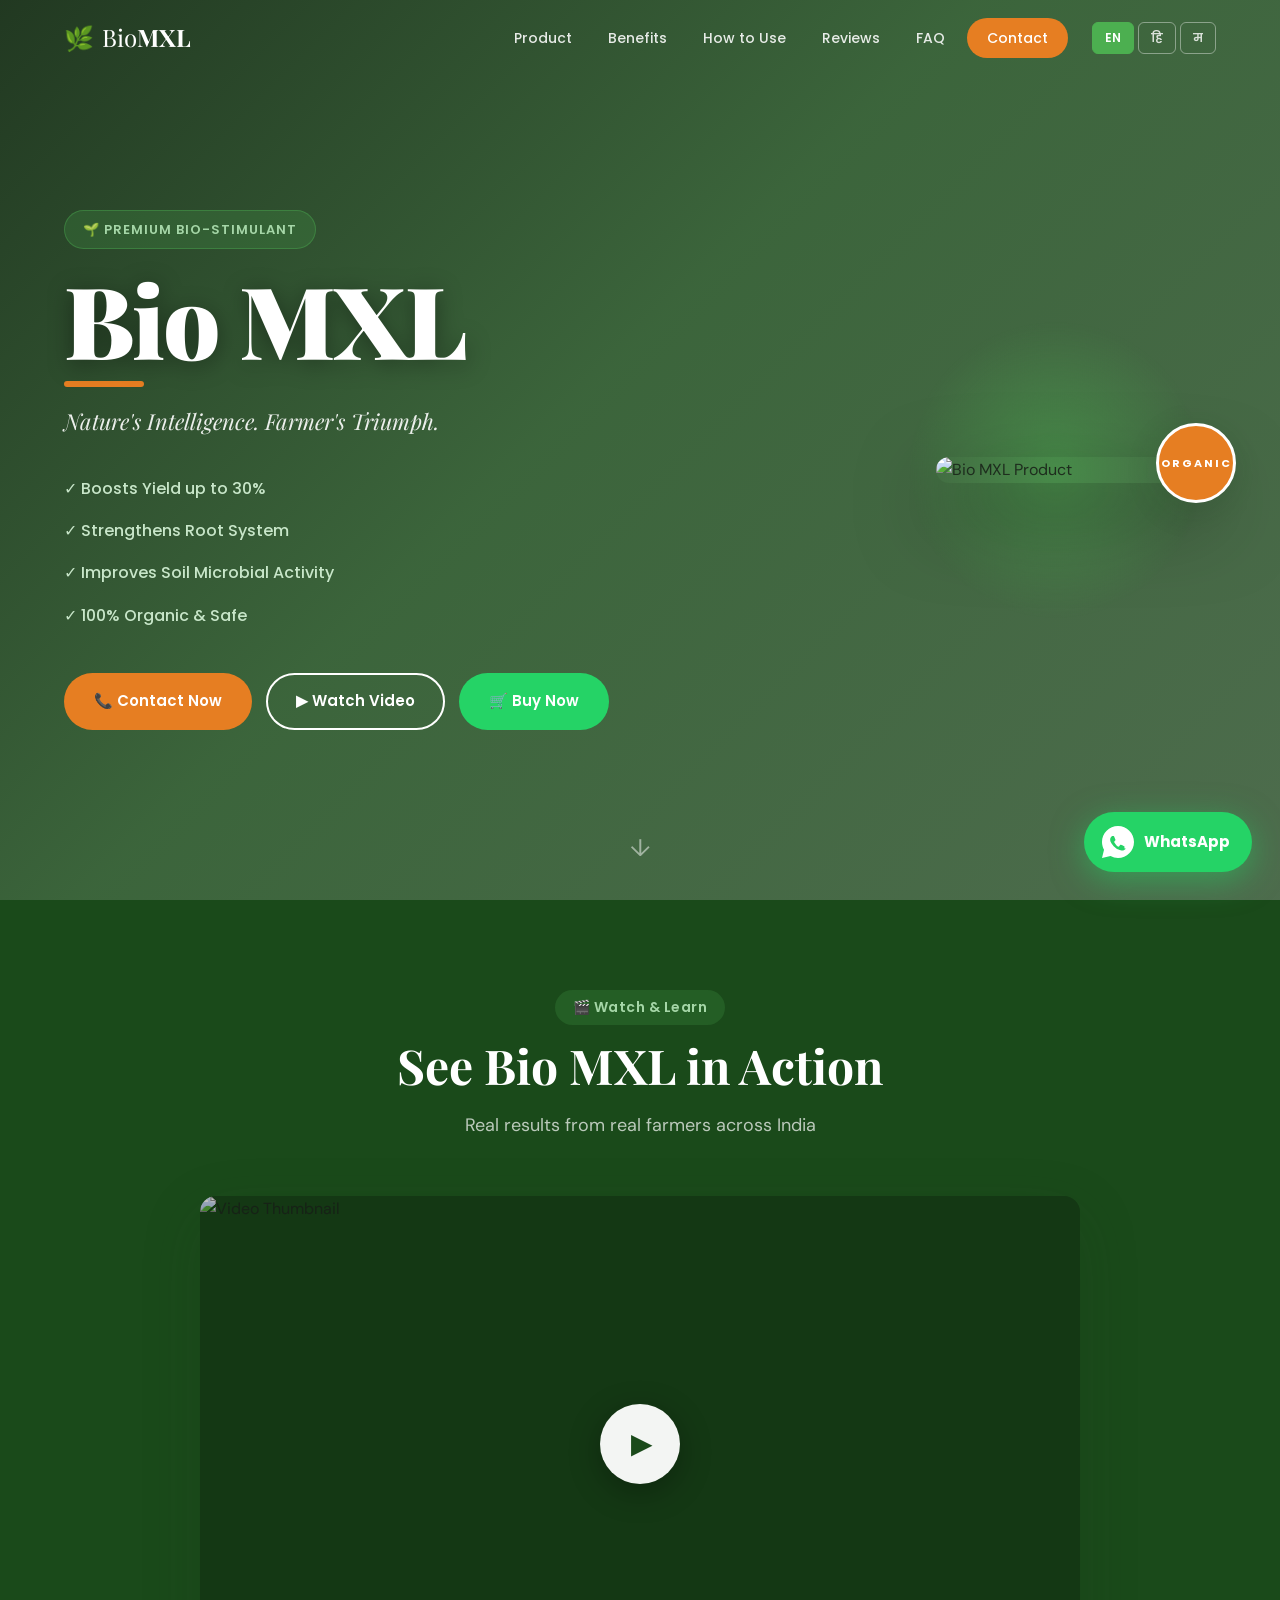
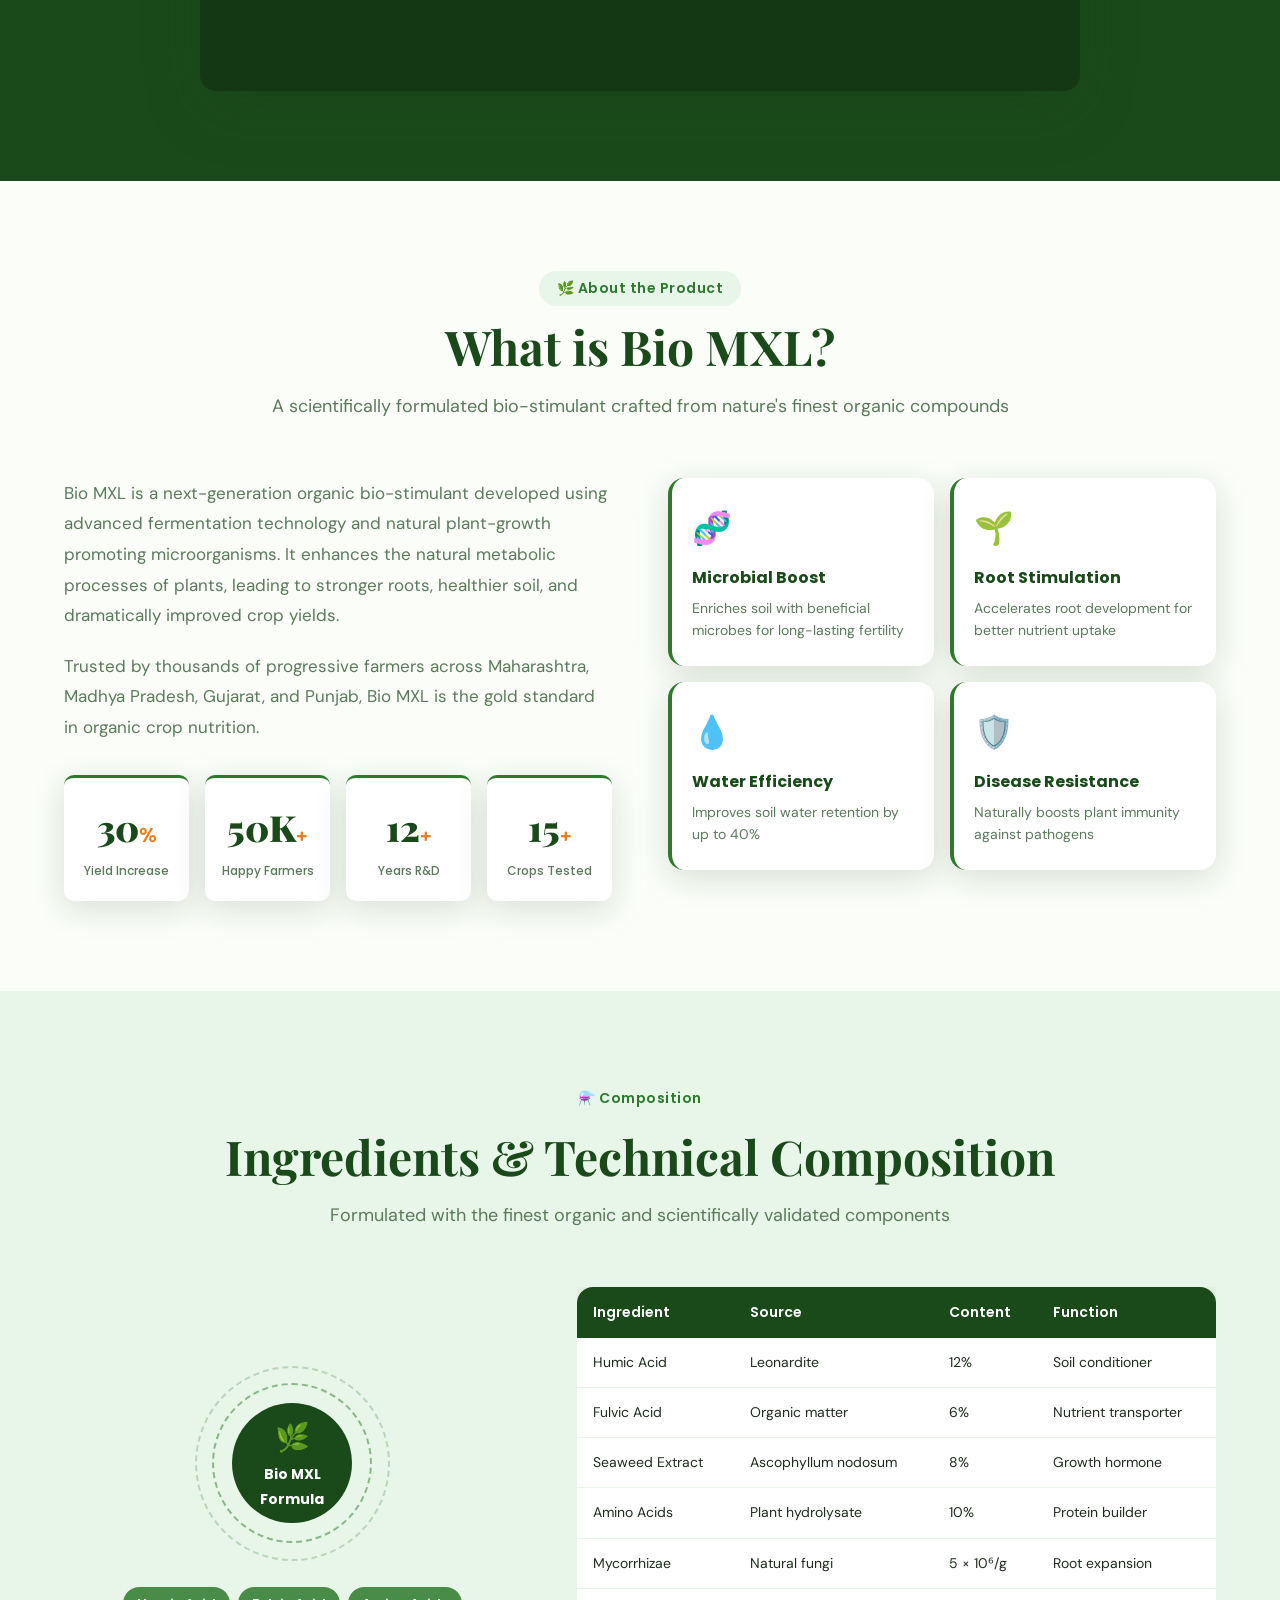
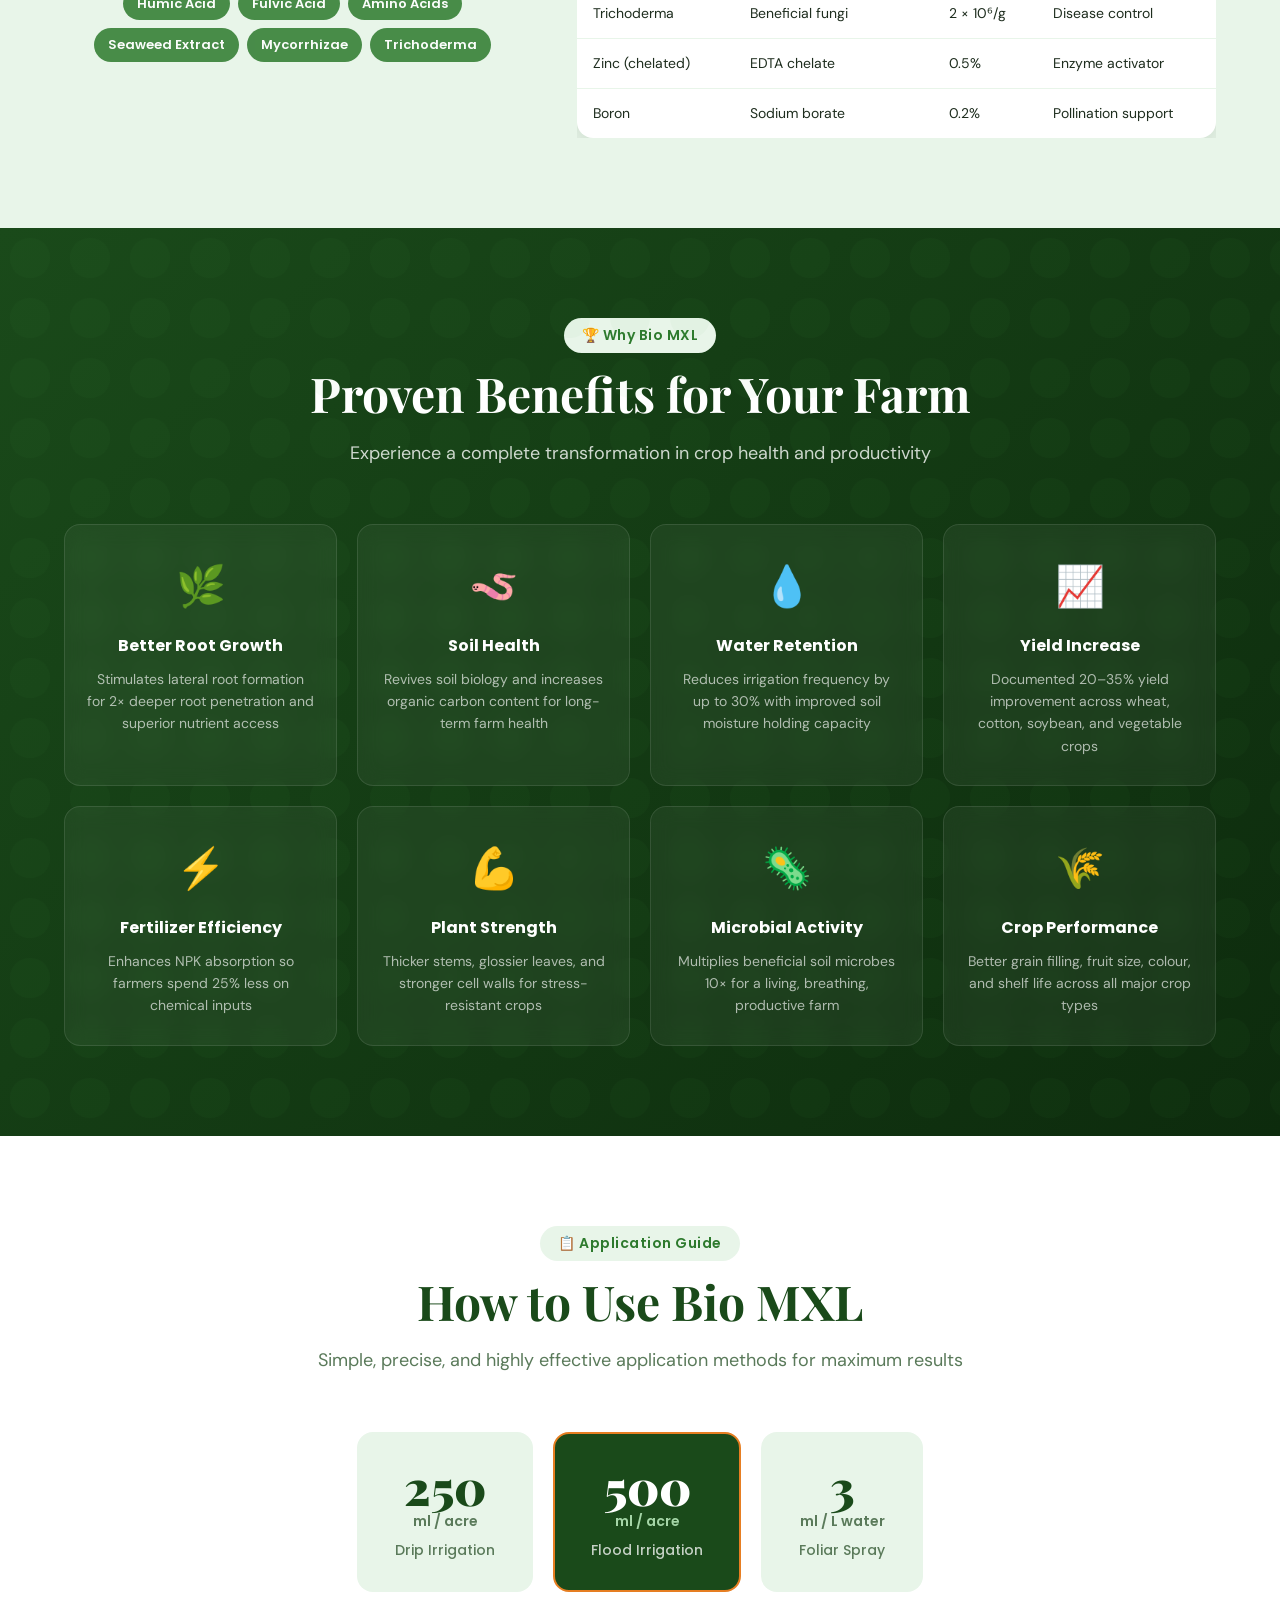
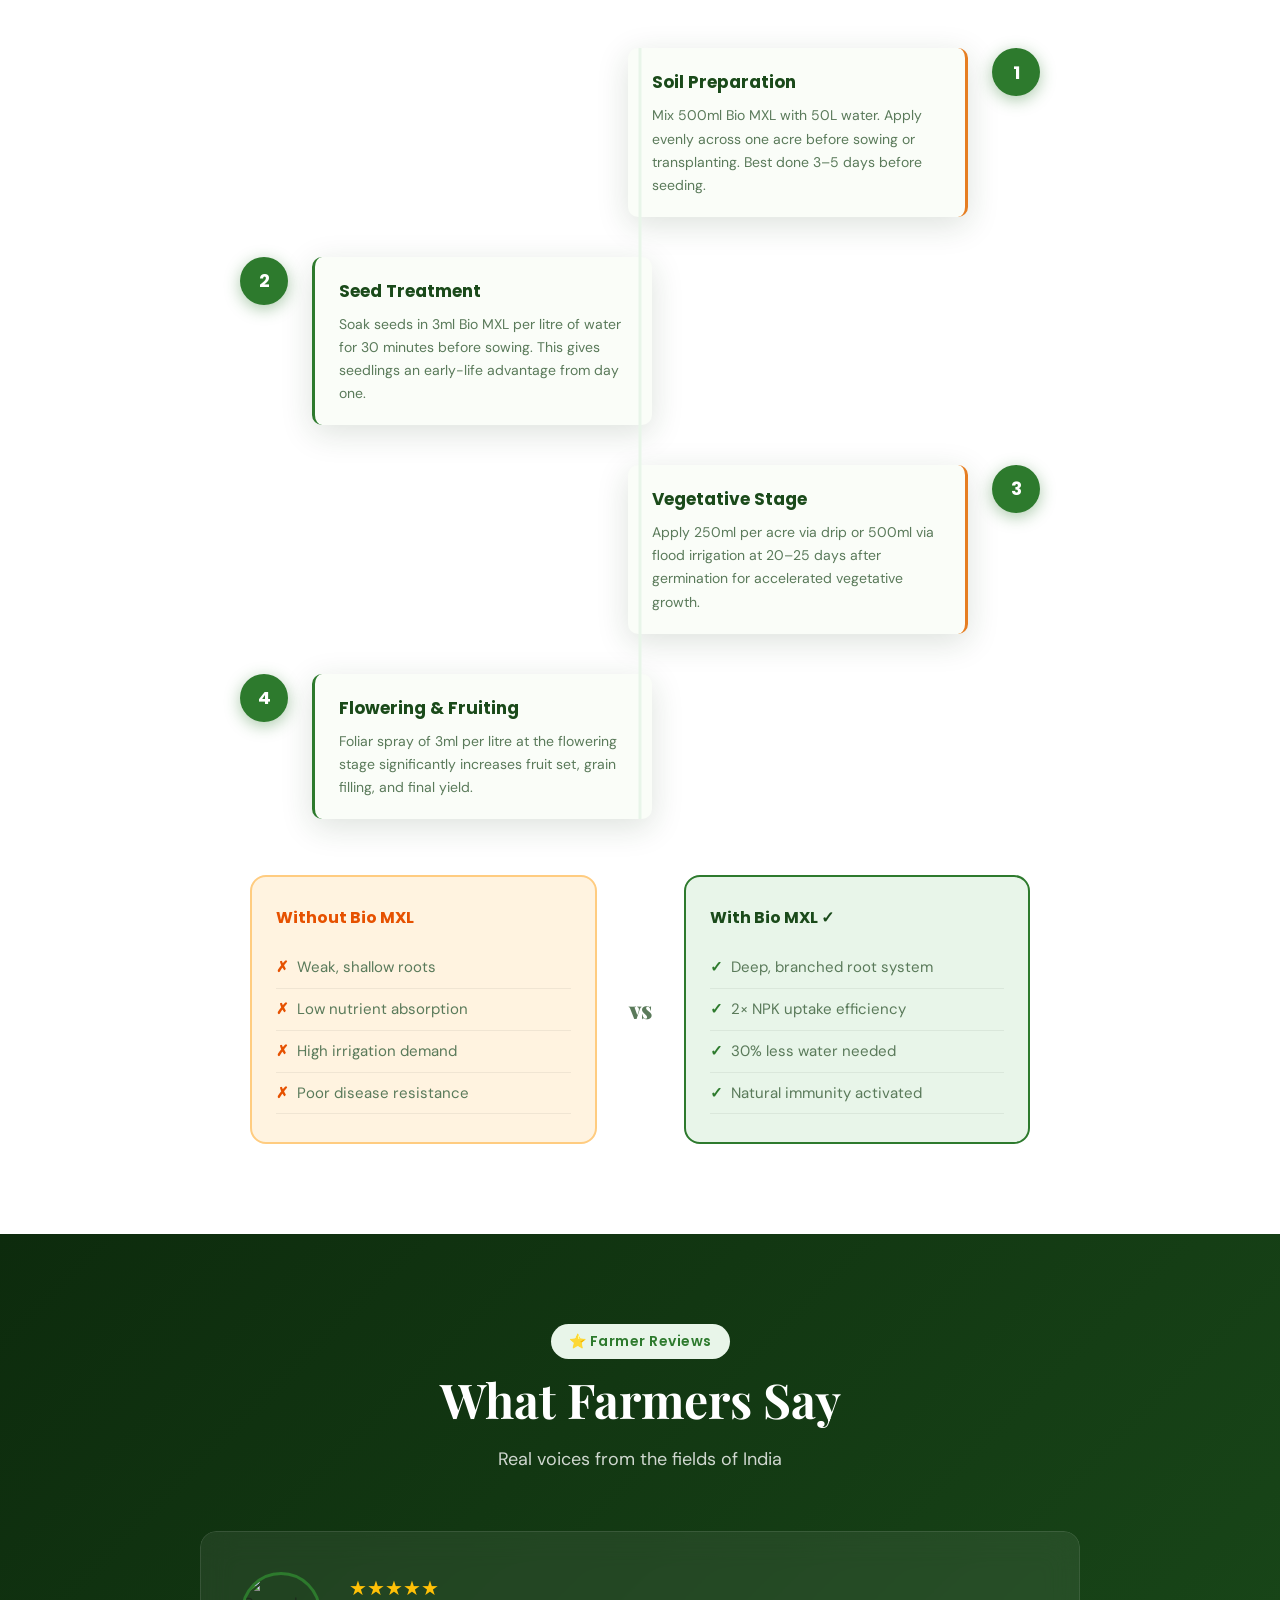
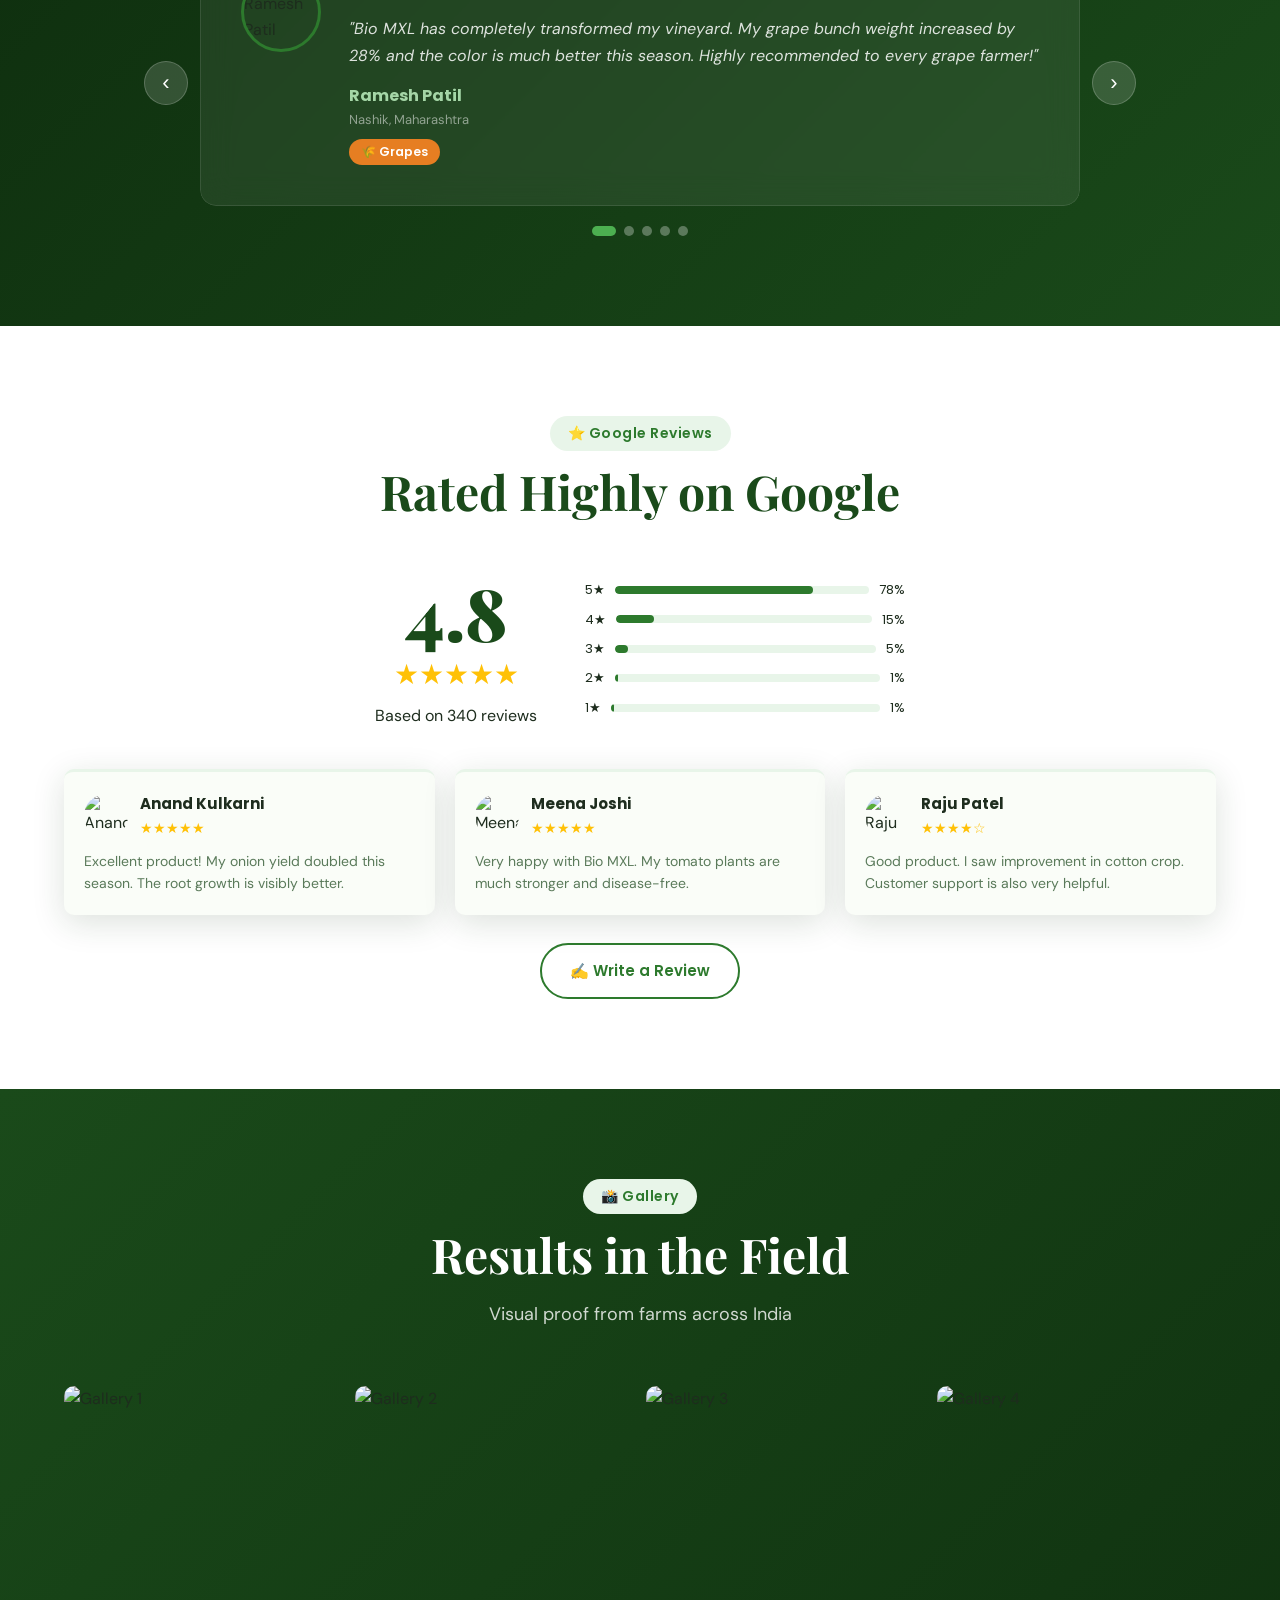
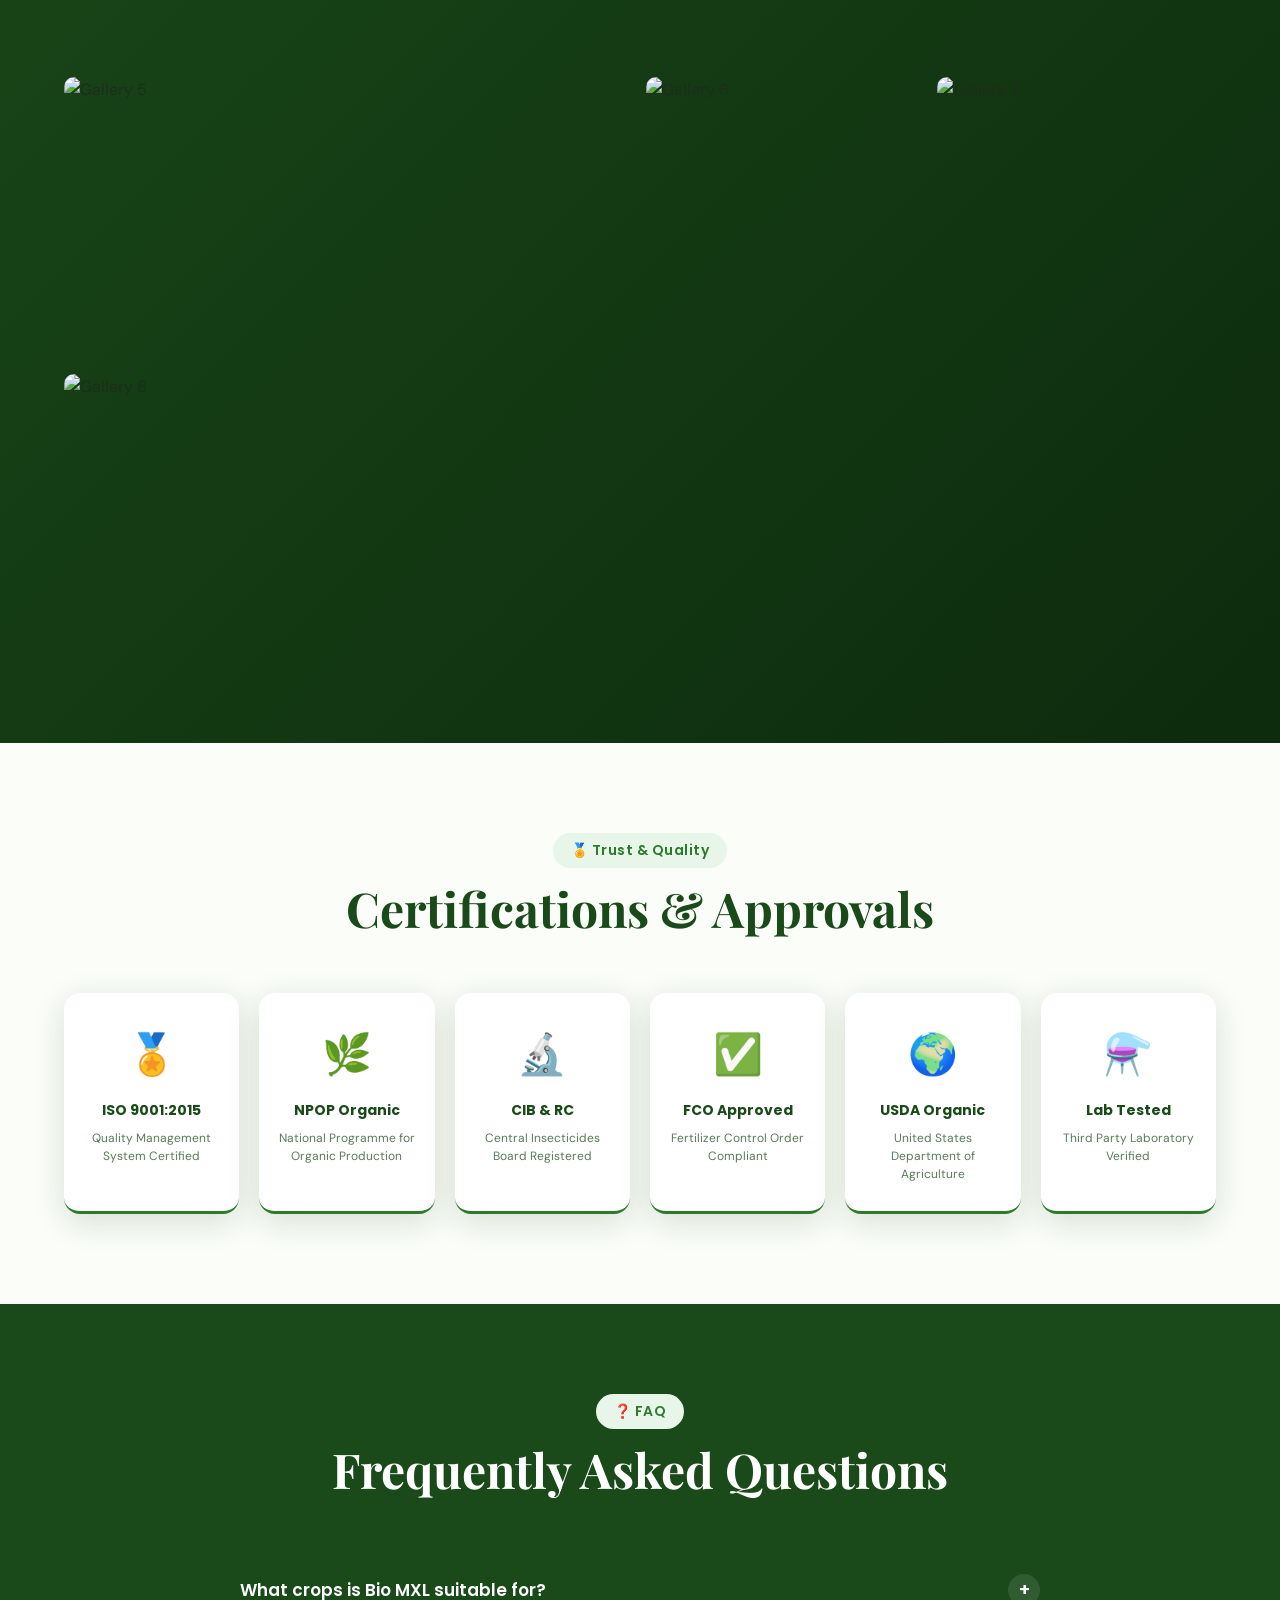
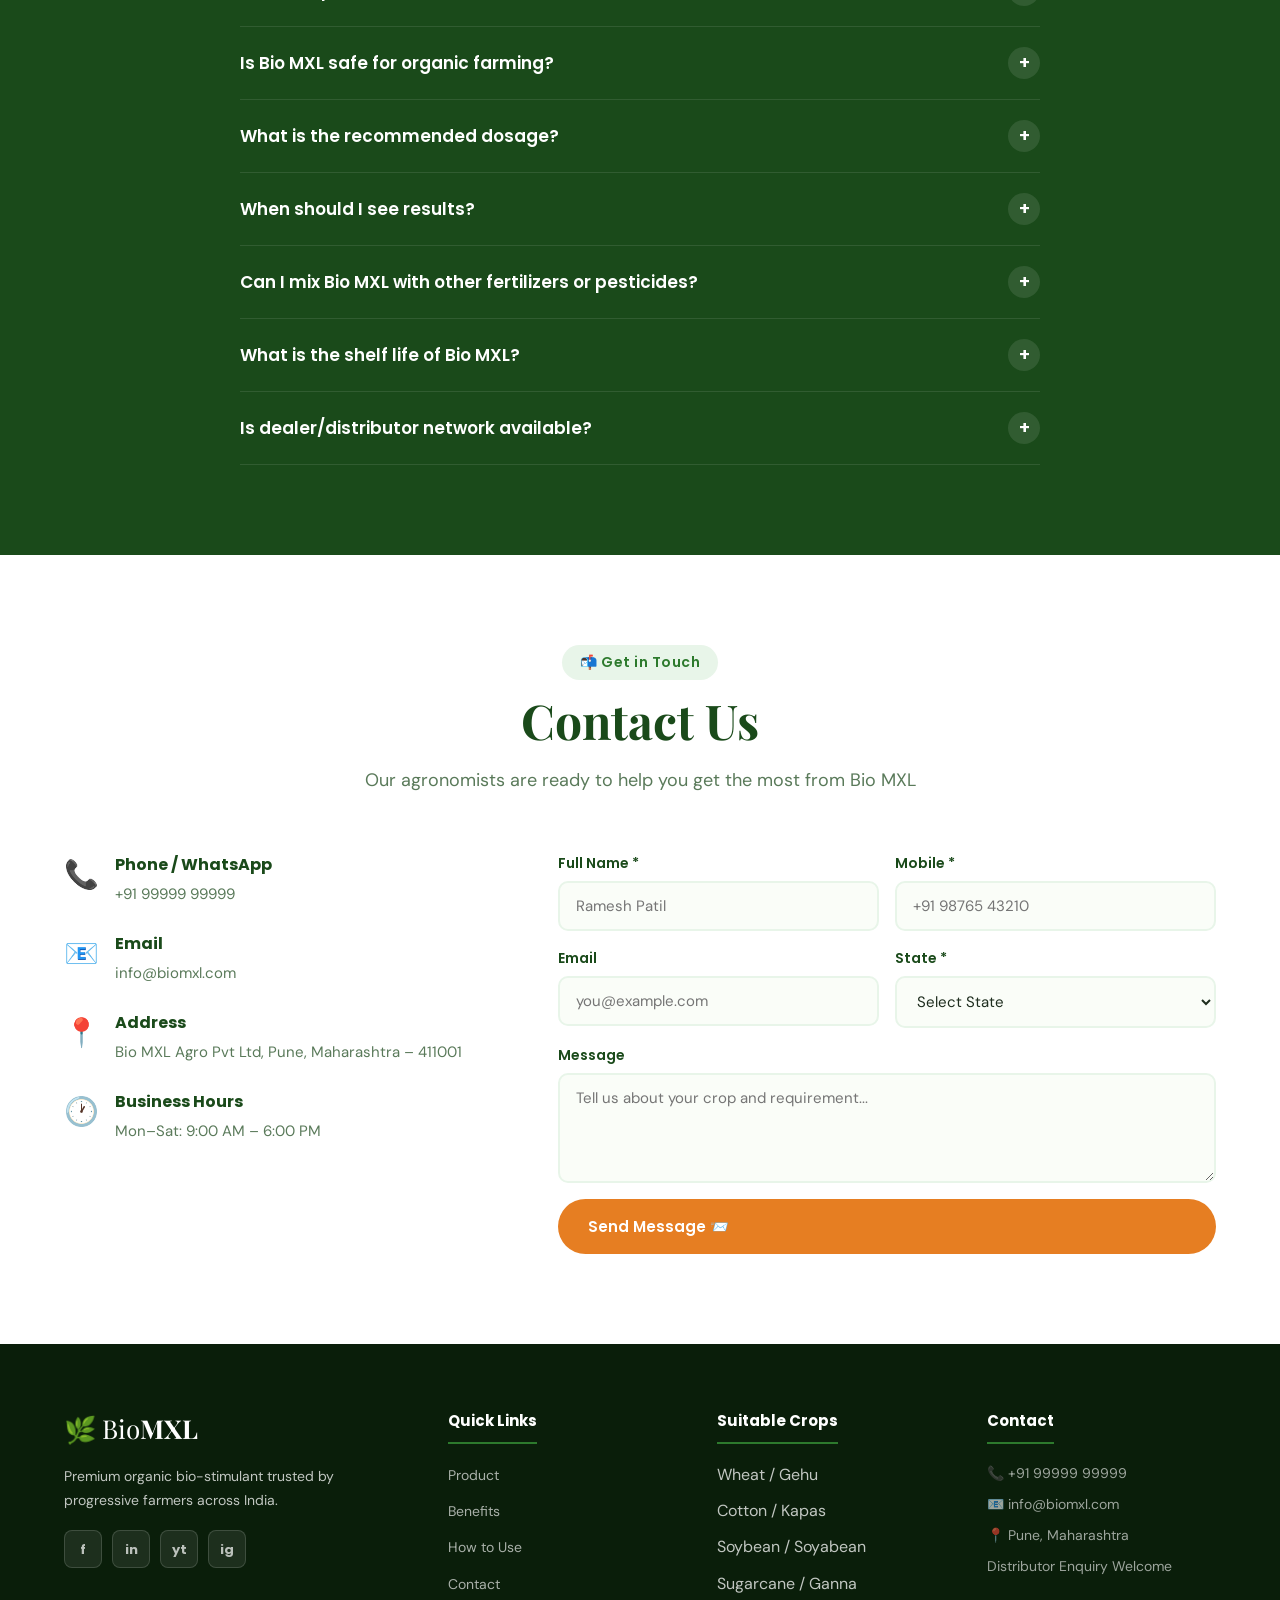
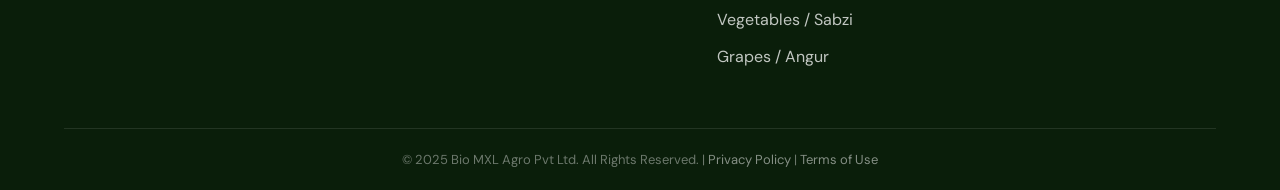
==== commit a5bb19c3: "index.html" ====
--- a/index.html
+++ b/index.html
@@ -436,7 +436,6 @@
           <li><a href="#benefits" data-i18n="nav_benefits">Benefits</a></li>
           <li><a href="#howto" data-i18n="nav_howto">How to Use</a></li>
           <li><a href="#contact" data-i18n="nav_contact">Contact</a></li>
-          <li><a href="admin.html" data-i18n="foot_admin">Admin Panel</a></li>
         </ul>
       </div>
       <div class="footer-col">
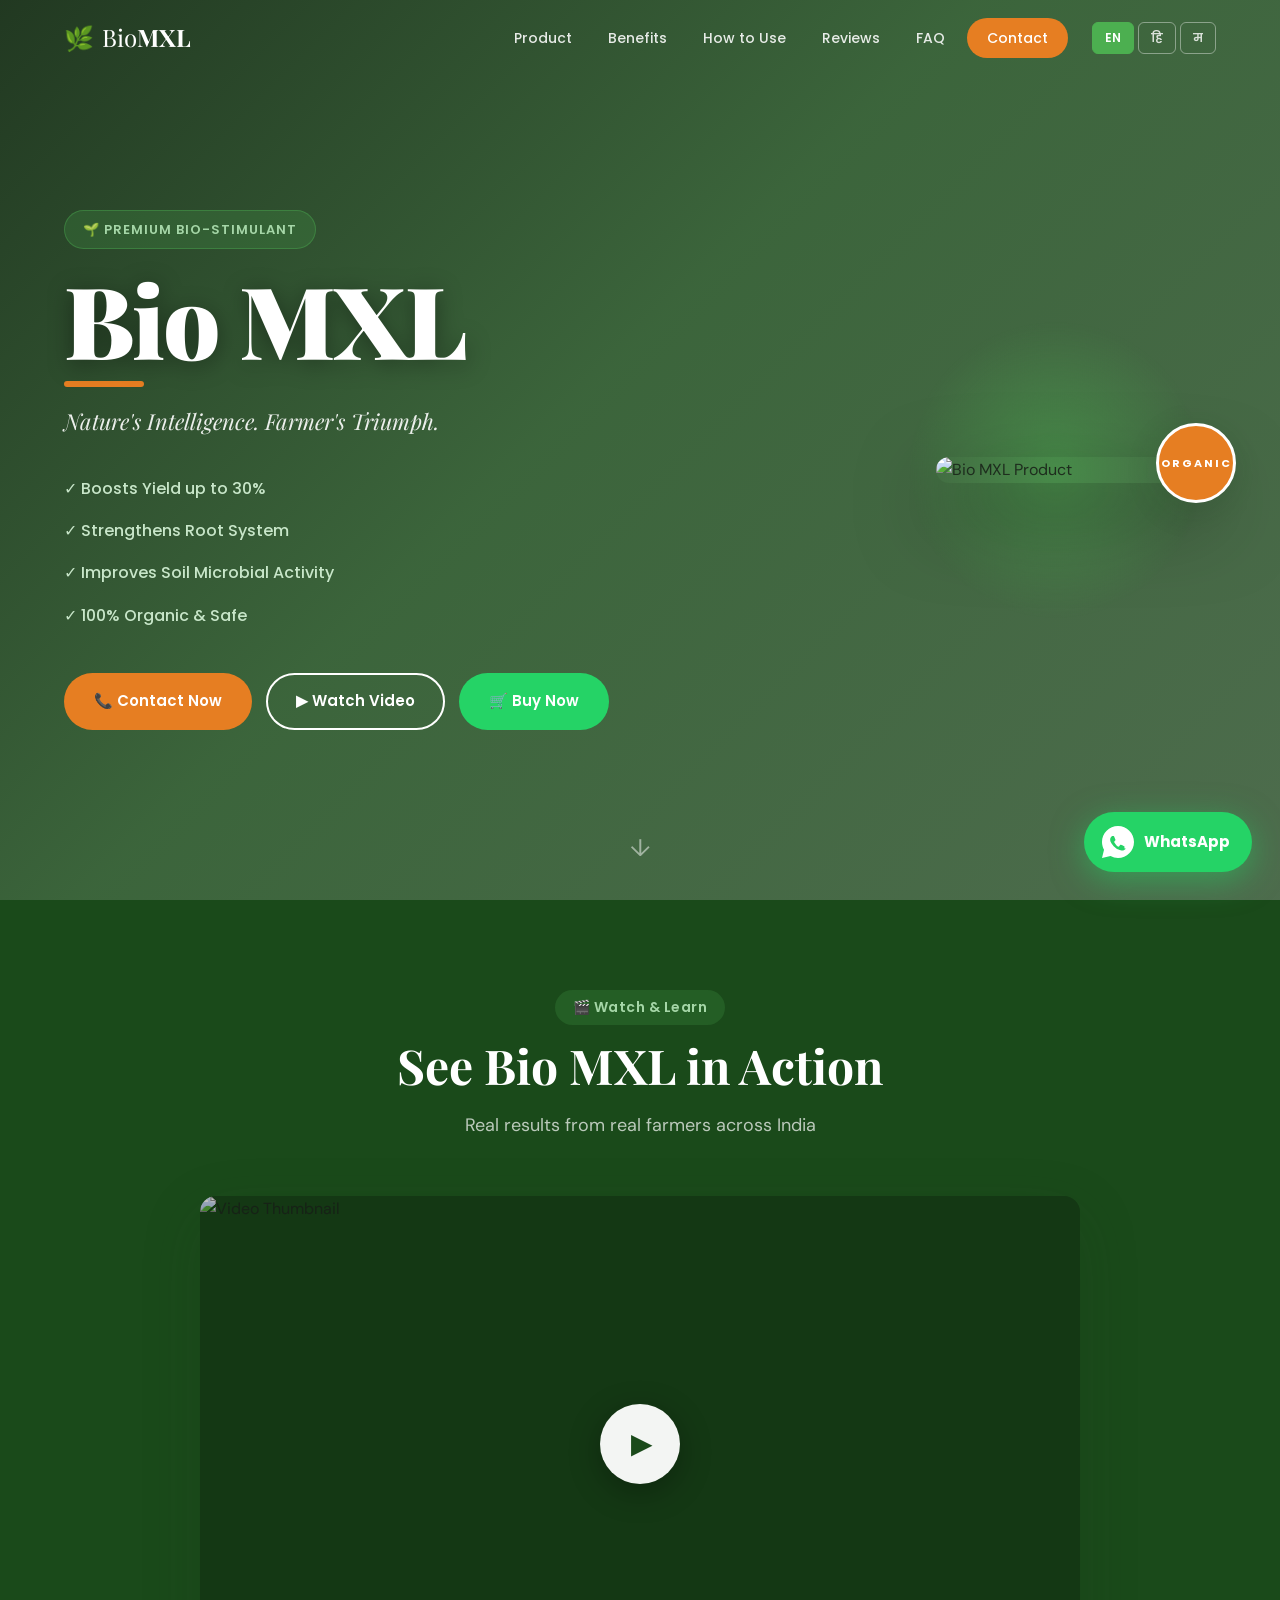
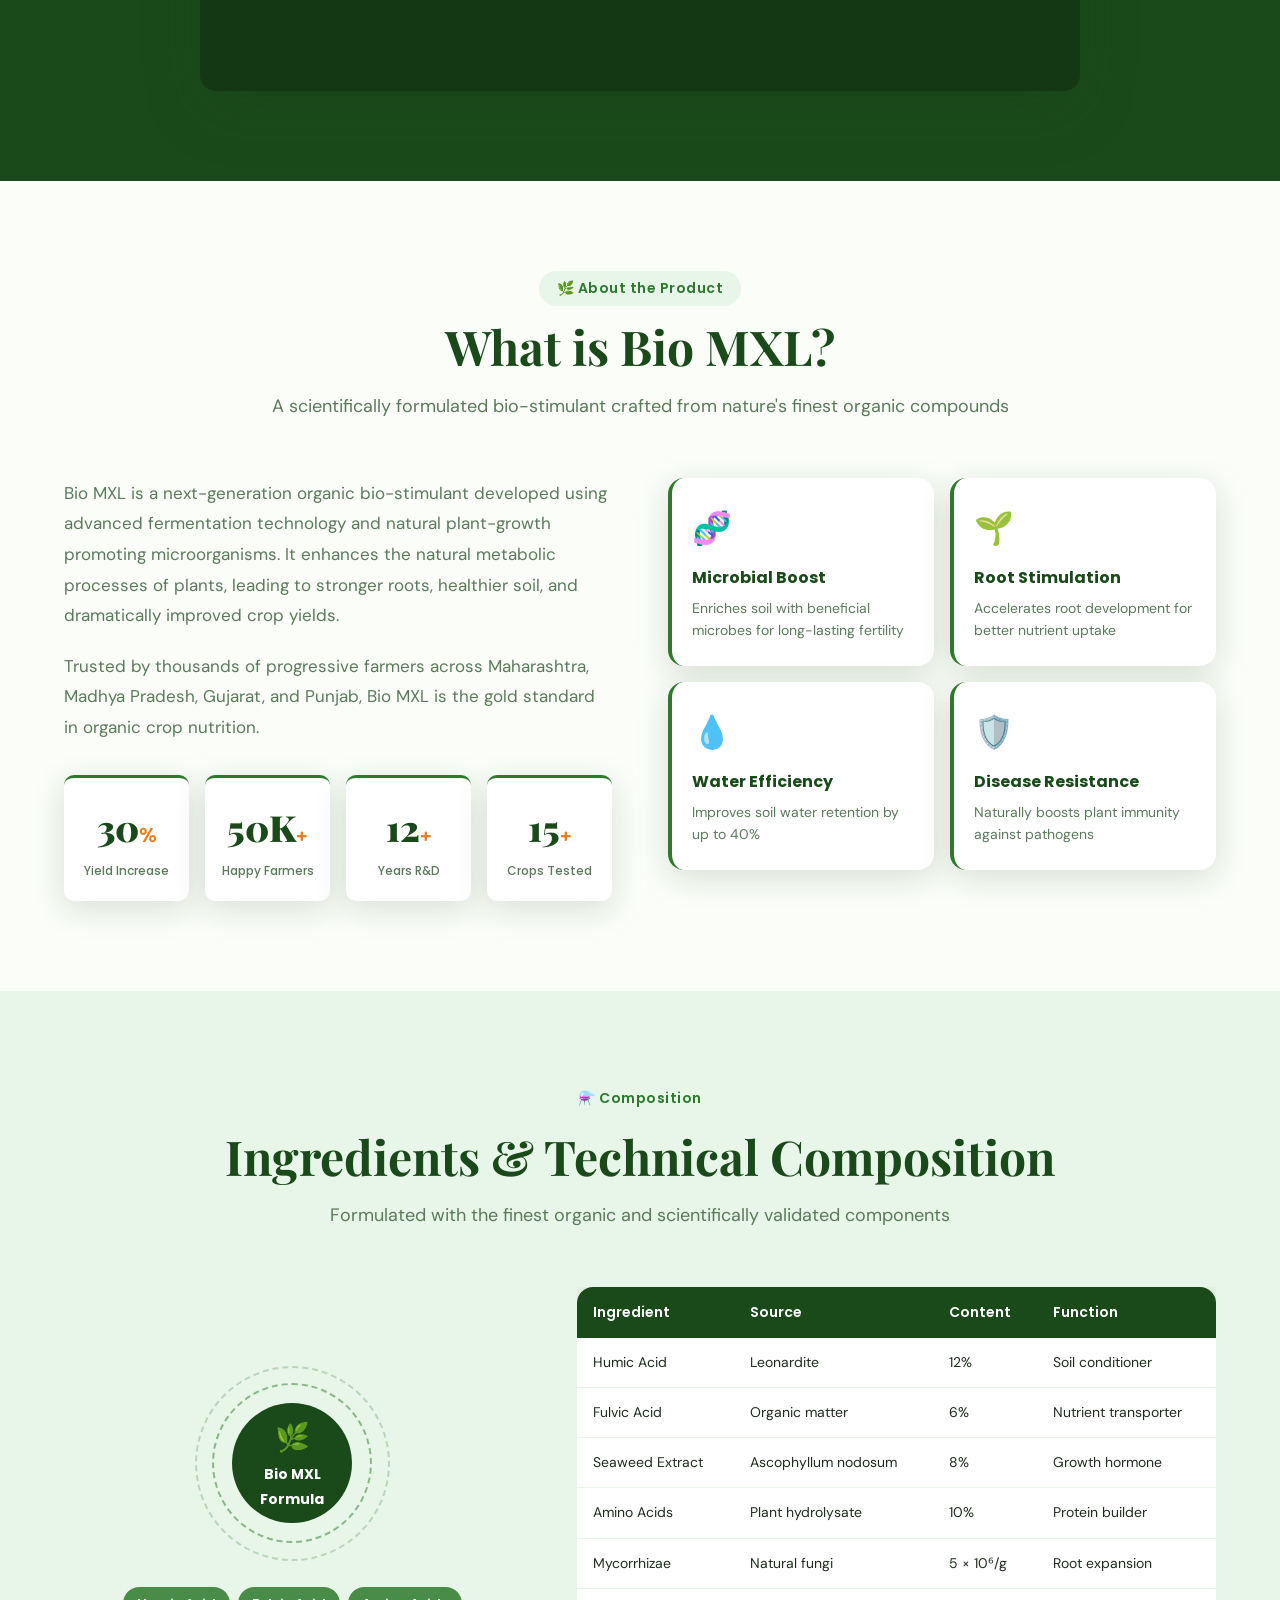
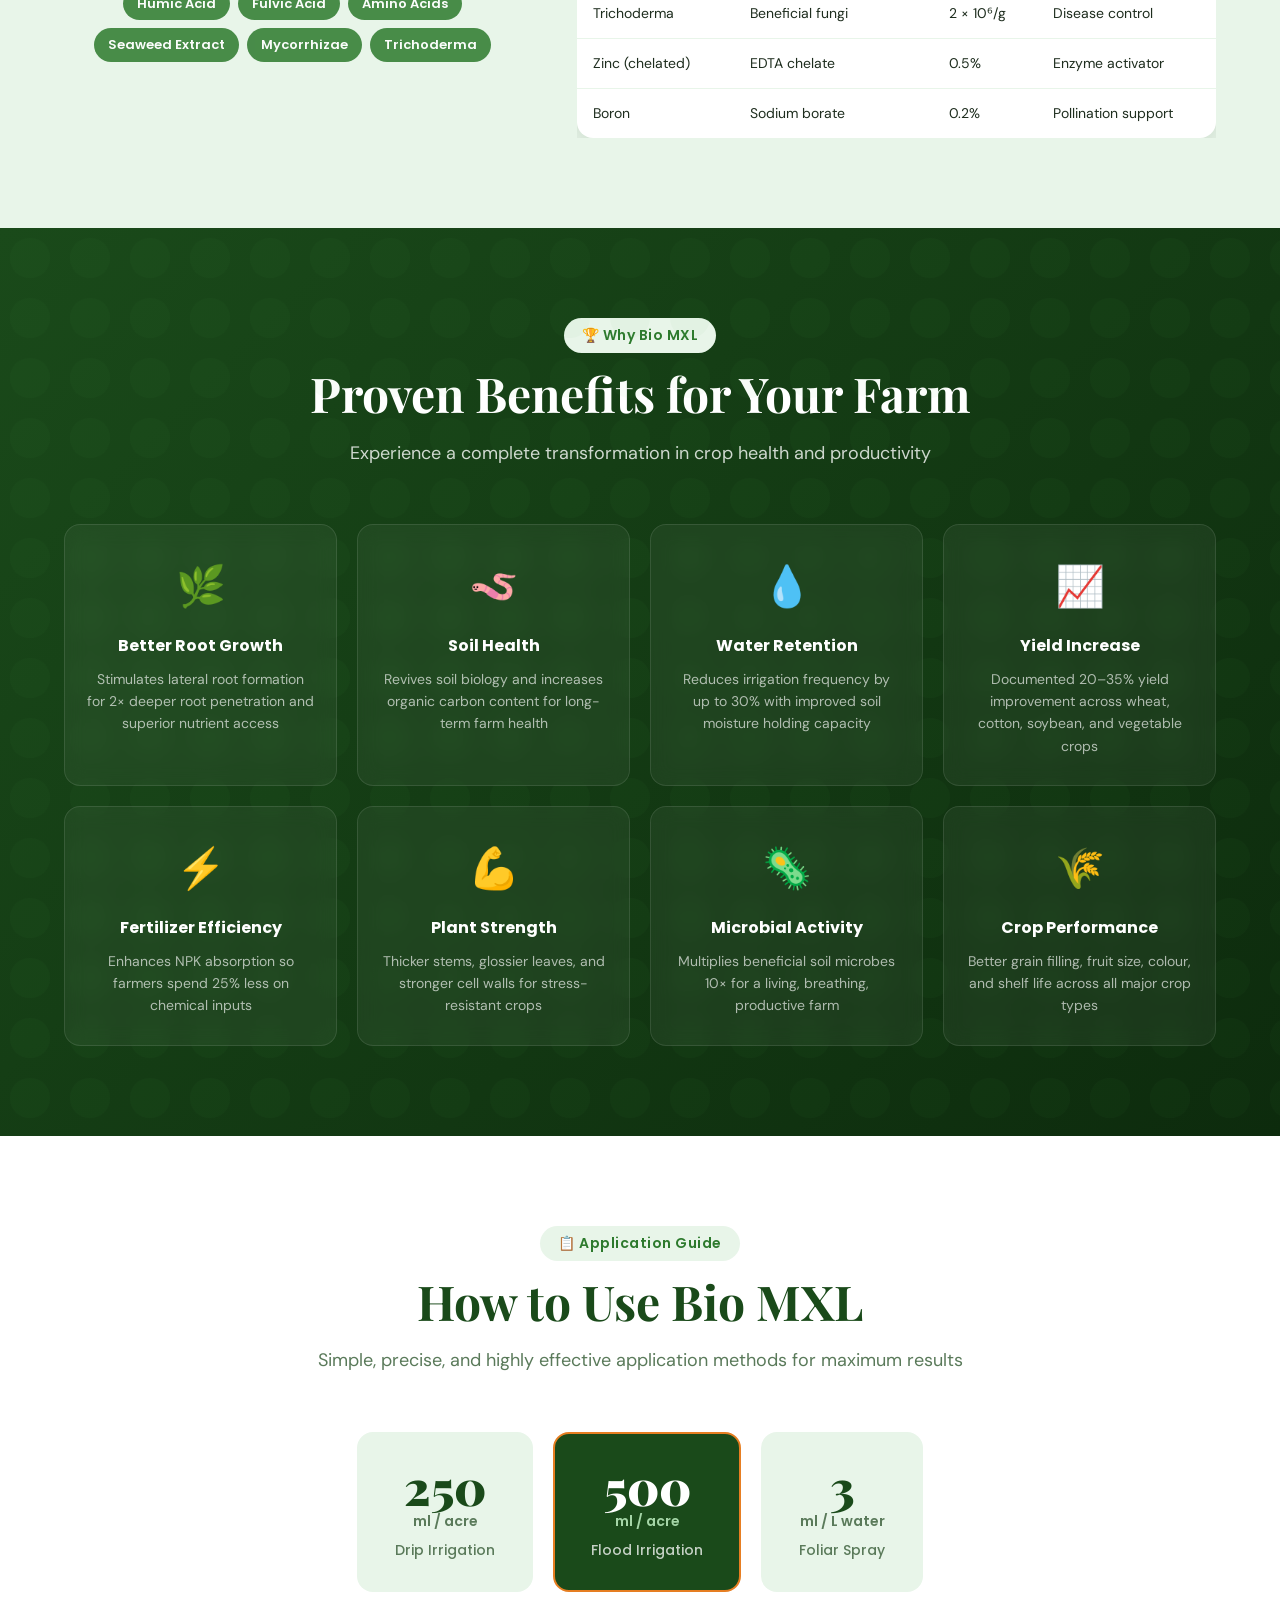
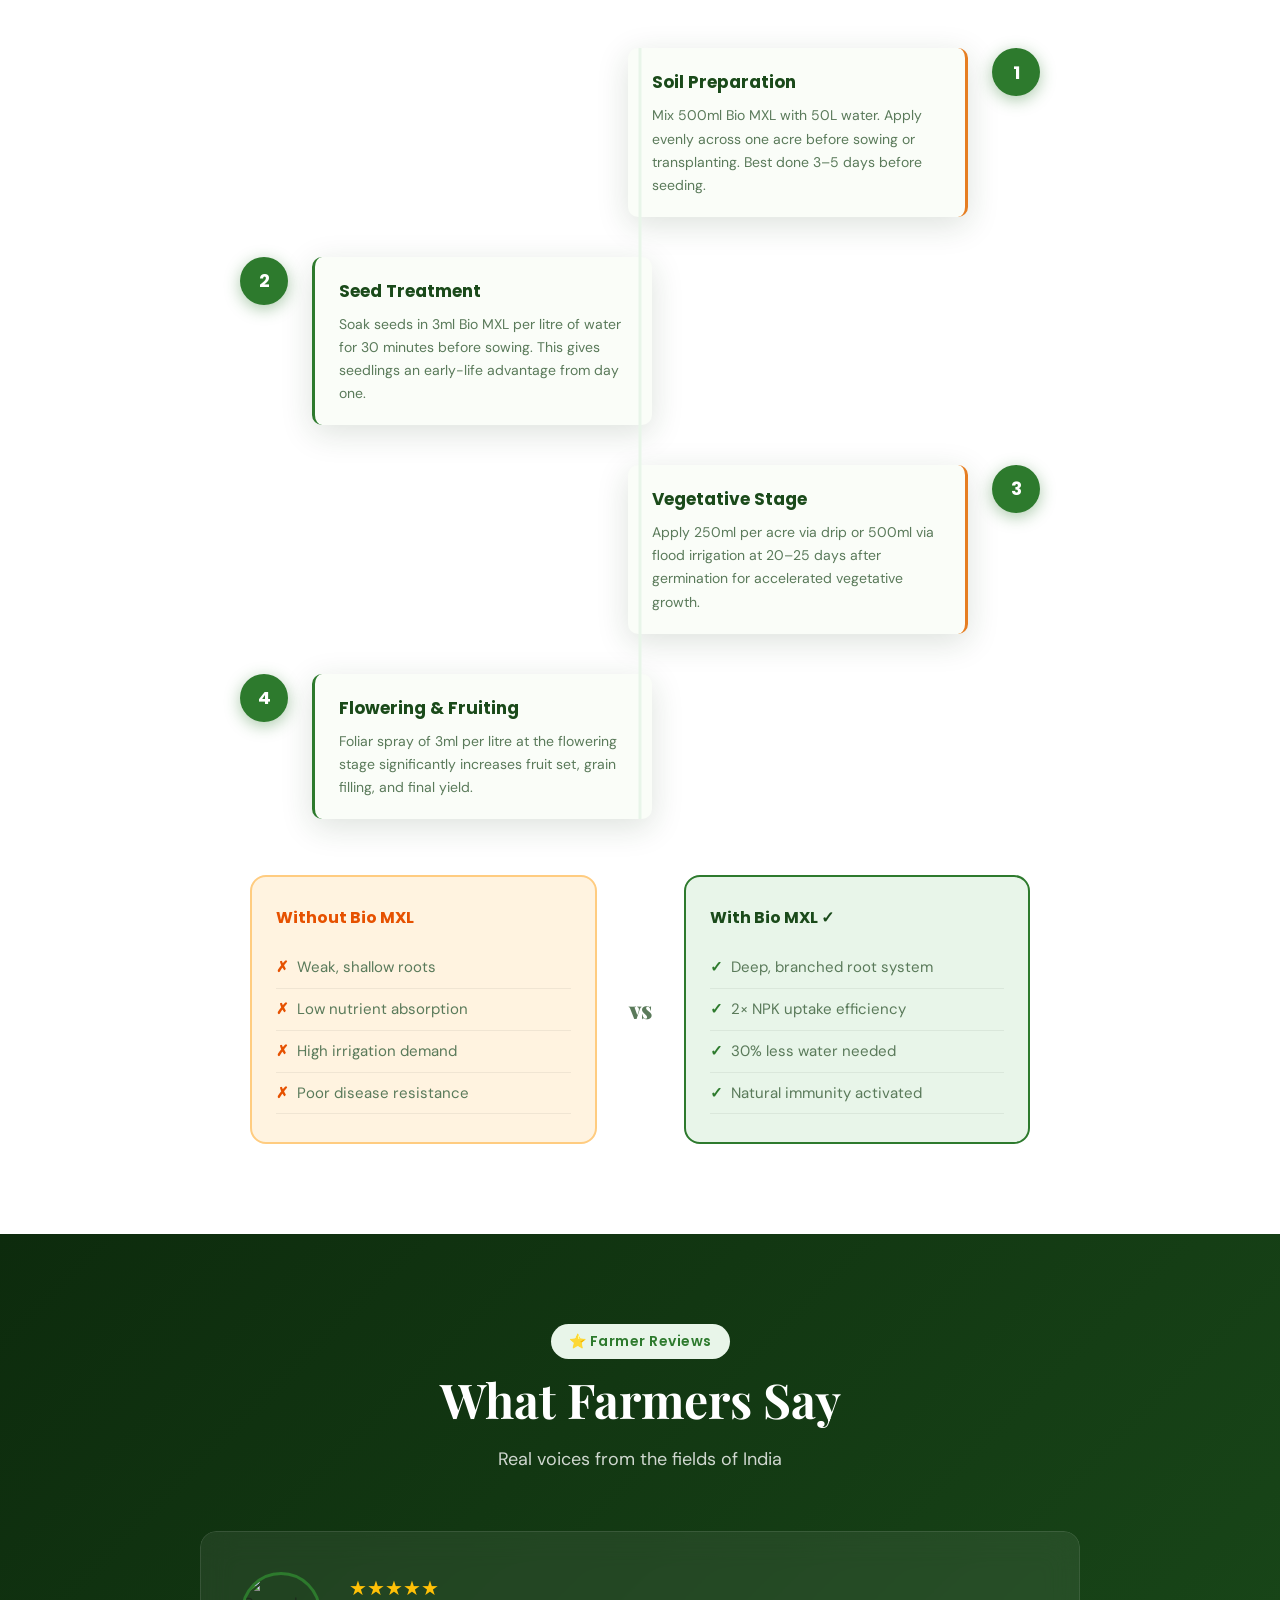
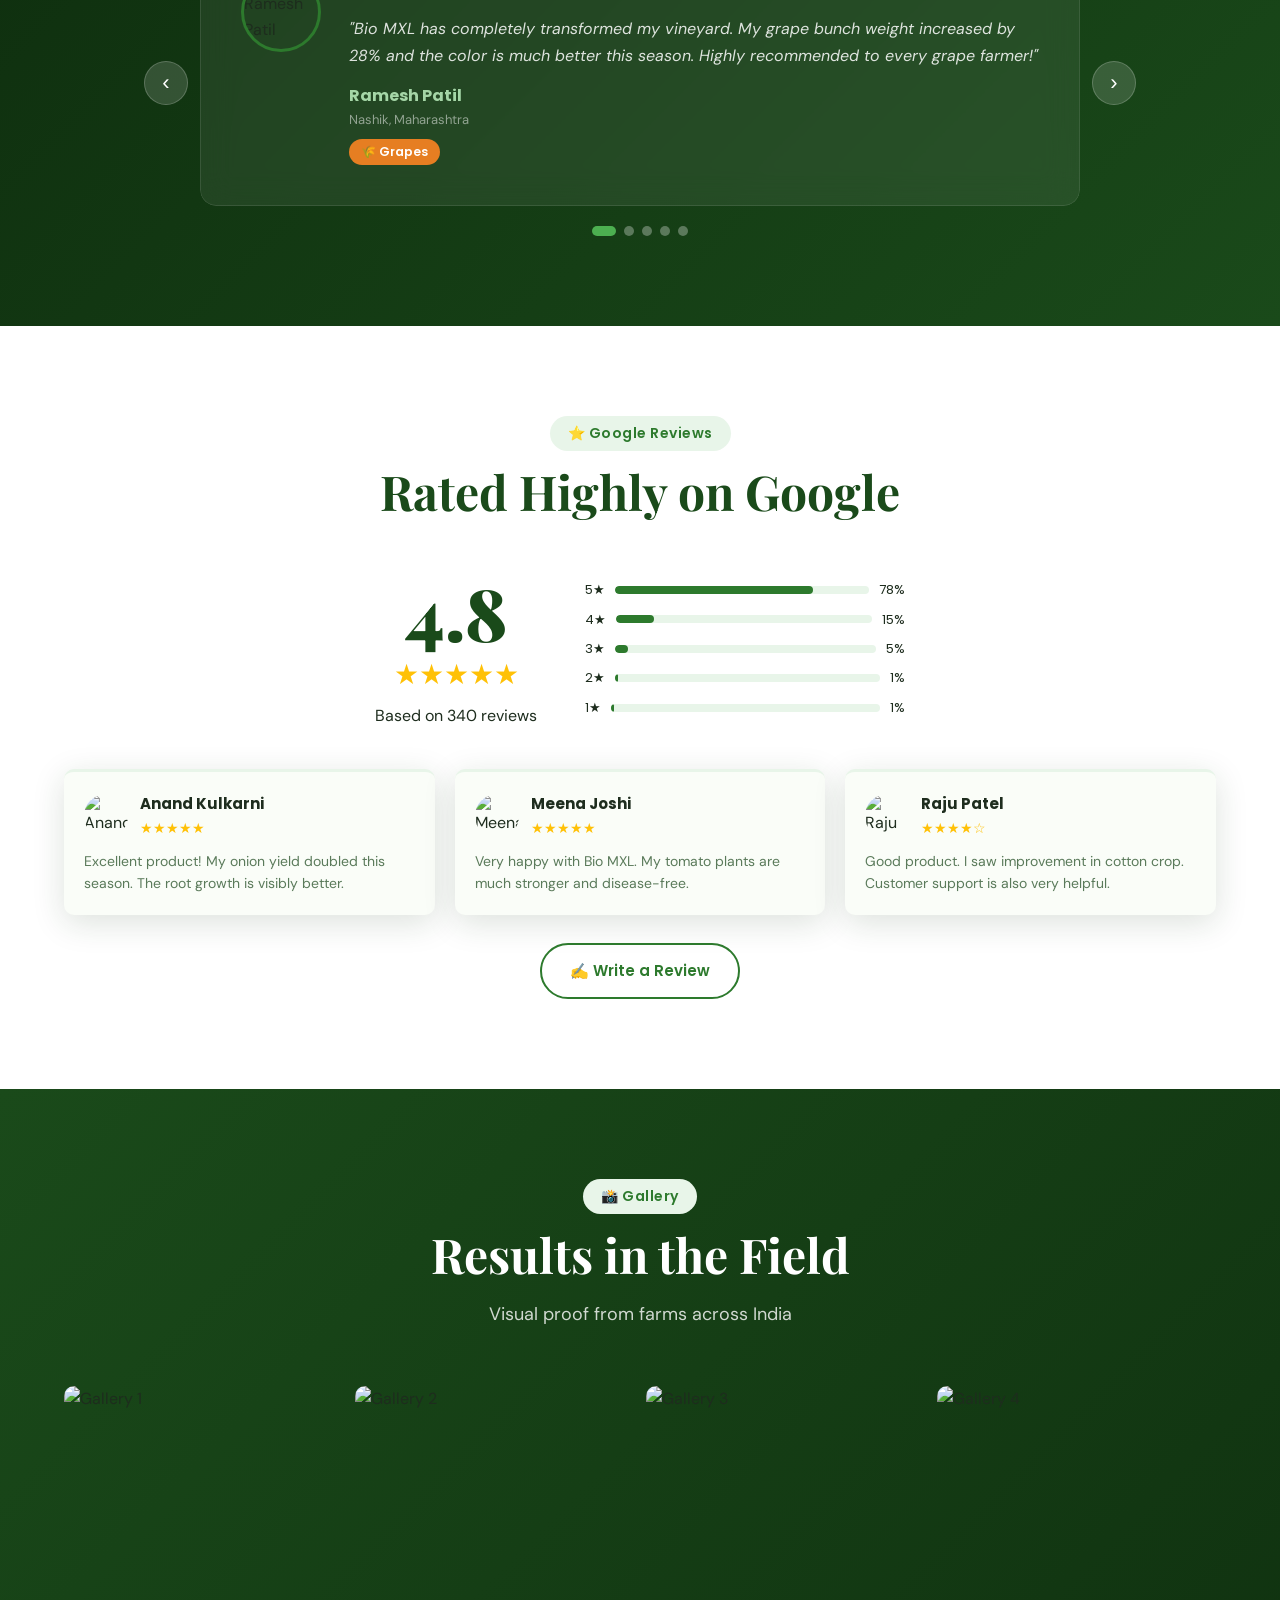
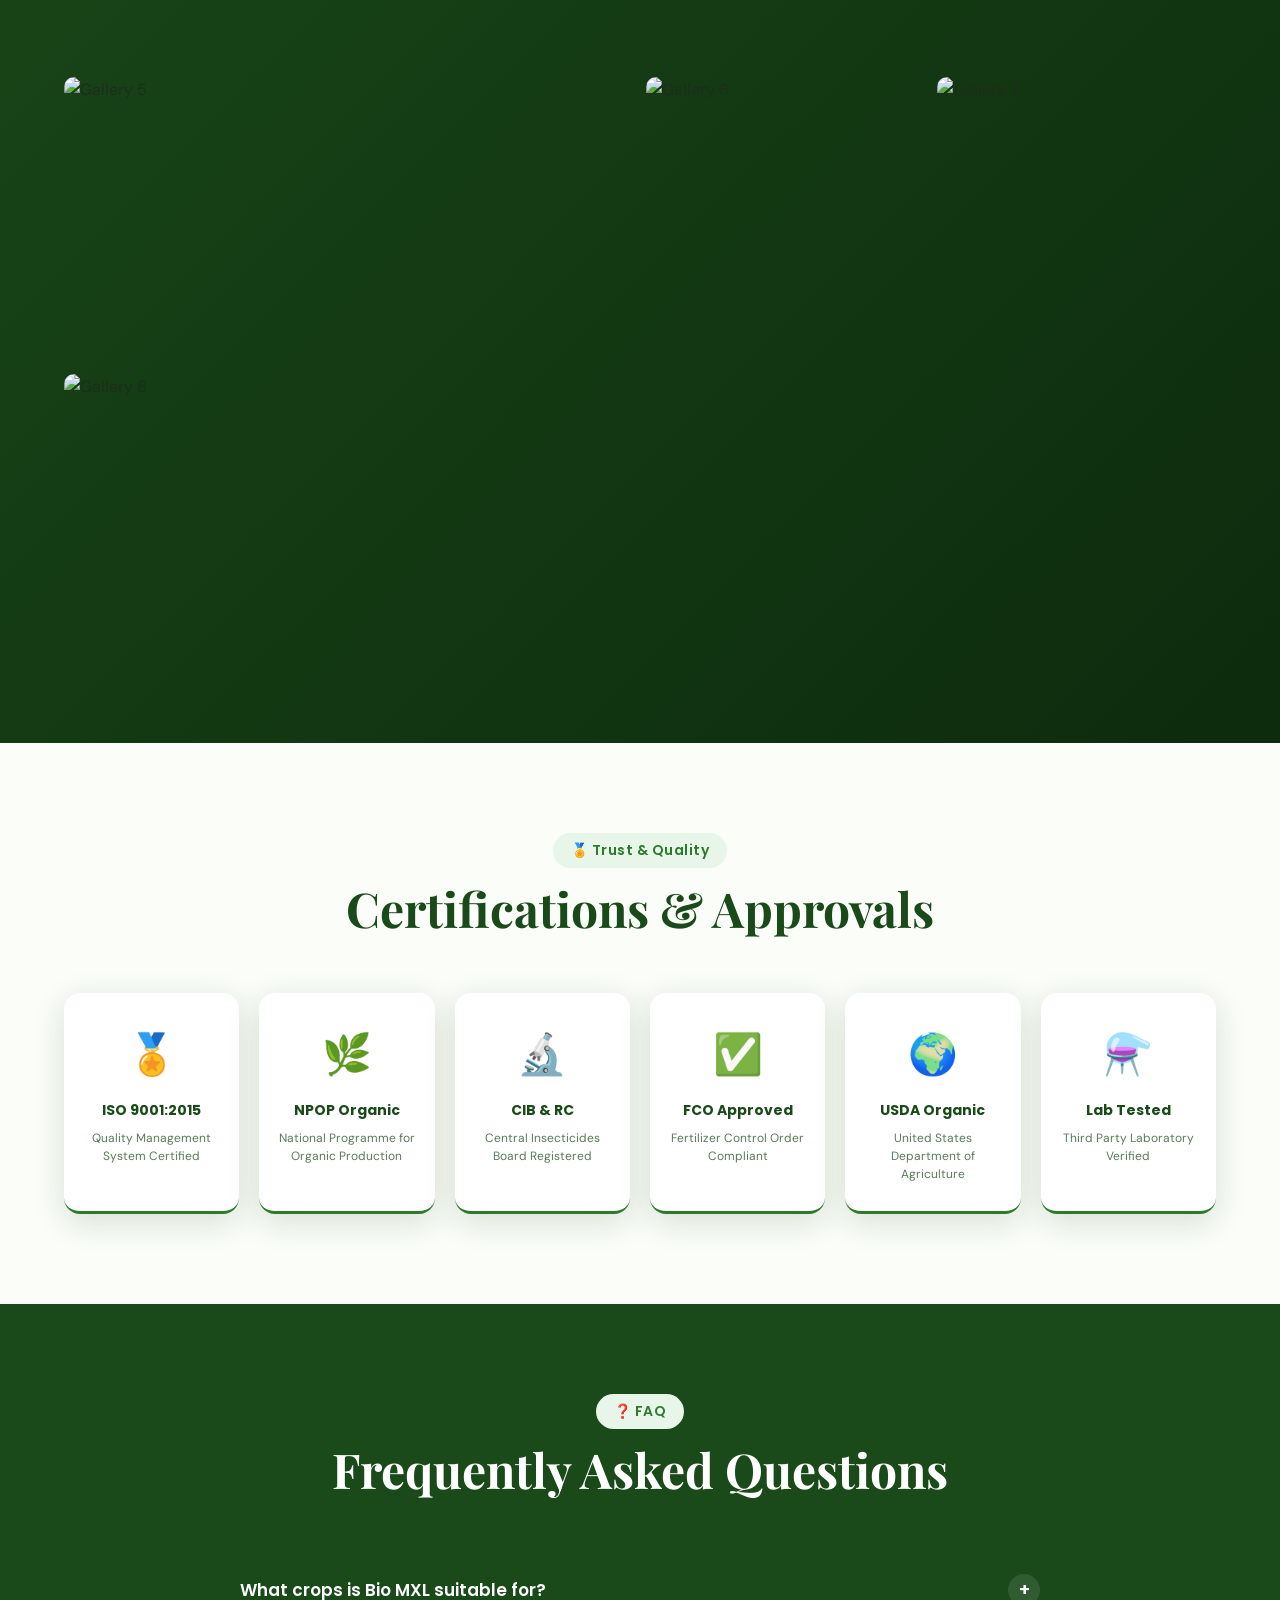
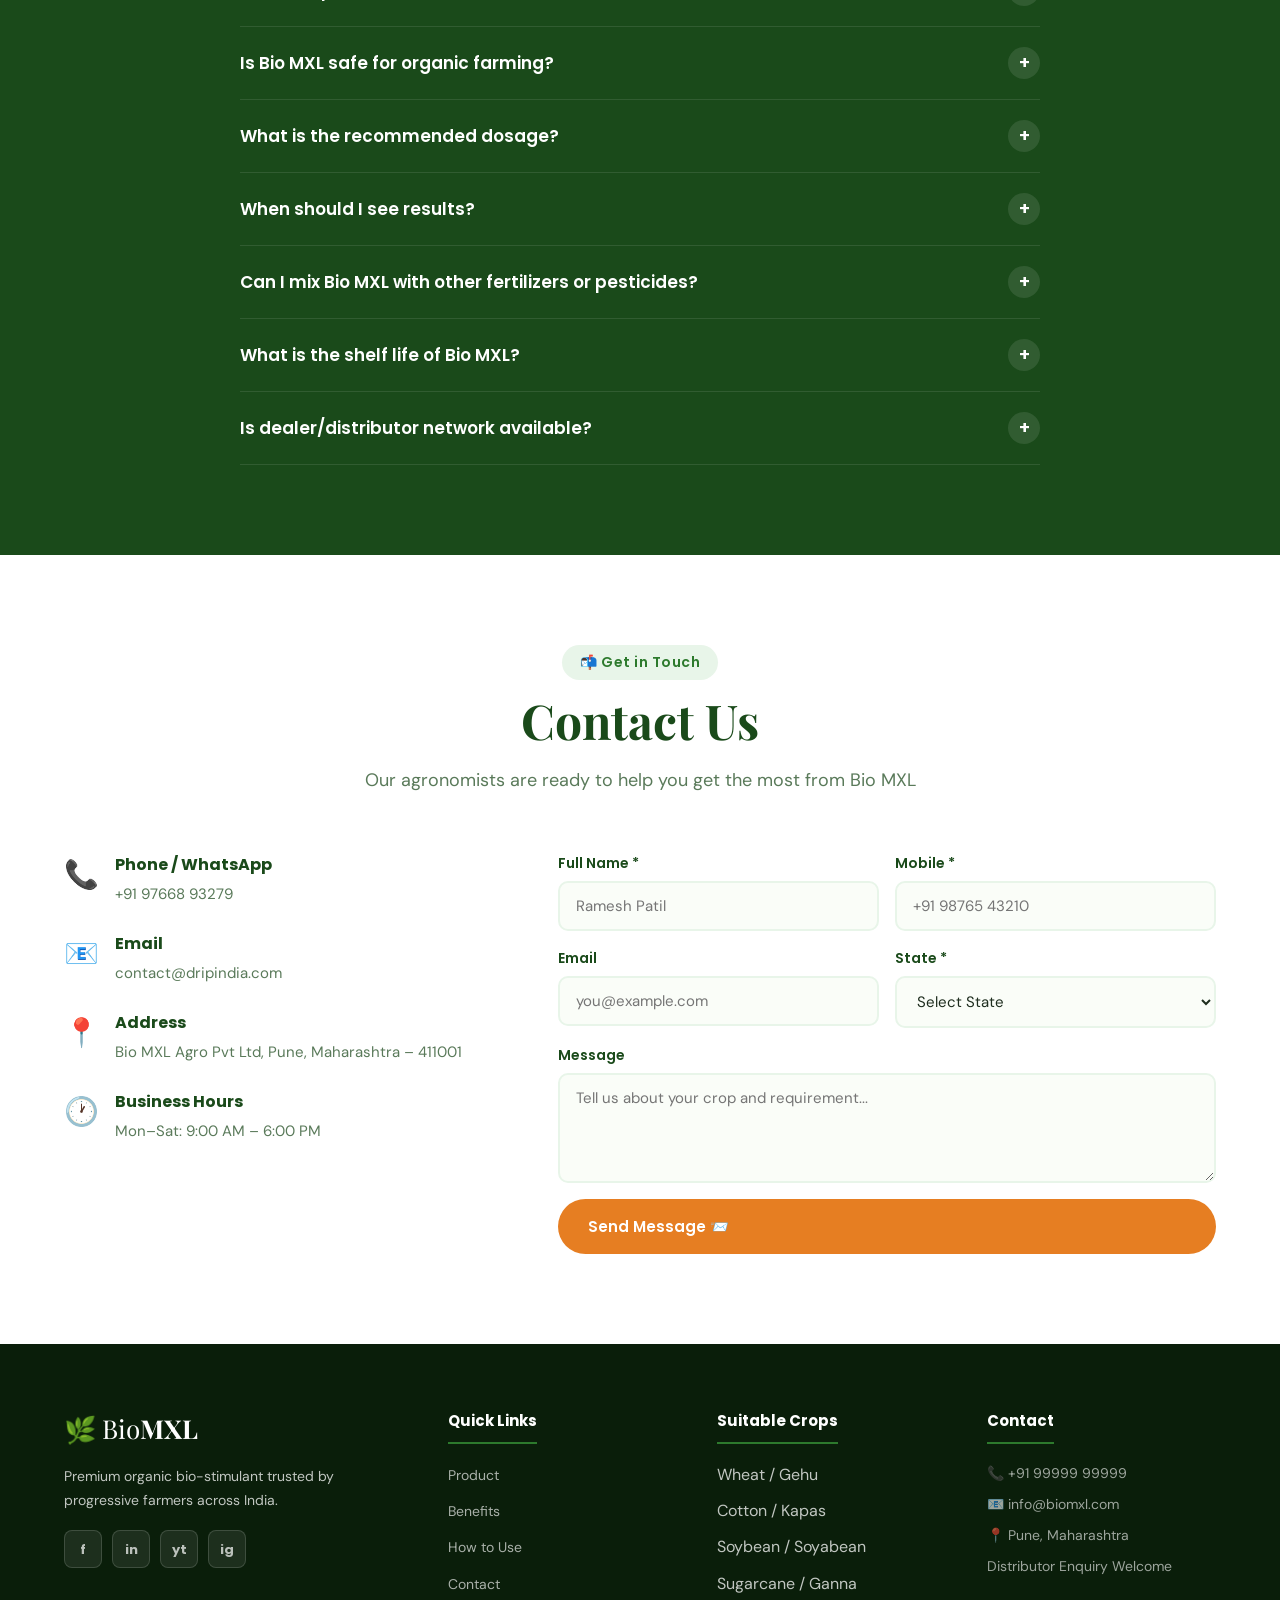
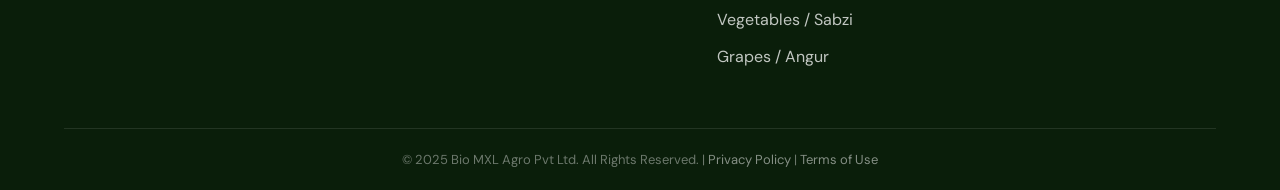
==== commit 2ec39910: "Update index.html" ====
--- a/index.html
+++ b/index.html
@@ -372,9 +372,11 @@
     </div>
     <div class="contact-layout">
       <div class="contact-info">
-        <div class="ci-item"><span>📞</span><div><strong data-i18n="ci_phone">Phone / WhatsApp</strong><p id="contactPhone">+91 99999 99999</p></div></div>
-        <div class="ci-item"><span>📧</span><div><strong data-i18n="ci_email">Email</strong><p id="contactEmail">info@biomxl.com</p></div></div>
-        <div class="ci-item"><span>📍</span><div><strong data-i18n="ci_addr">Address</strong><p data-i18n="ci_addrval">Bio MXL Agro Pvt Ltd, Pune, Maharashtra – 411001</p></div></div>
+        <div class="ci-item"><span>📞</span><div><strong data-i18n="ci_phone">Phone / WhatsApp</strong><p id="contactPhone">+91 97668 93279</p></div></div>
+        <div class="ci-item"><span>📧</span><div><strong data-i18n="ci_email">Email</strong><p id="contactEmail">contact@dripindia.com</p></div></div>
+        <div class="ci-item"><span>📍</span><div><strong data-i18n="ci_addr">Address</strong><p data-i18n="ci_addrval">Dripindia Irrigation Pvt. Ltd.
+Gat No. 273, Pimpalnare Phata, Nashik Dindori Road, Pimpalnare,Tal: Dindori, Dist: Nashik, Pin code: 422004, Maharashtra, India.  
+Phone: 18002021955</p></div></div>
         <div class="ci-item"><span>🕐</span><div><strong data-i18n="ci_hours">Business Hours</strong><p data-i18n="ci_hrsval">Mon–Sat: 9:00 AM – 6:00 PM</p></div></div>
       </div>
       <form class="contact-form" id="contactForm" onsubmit="submitForm(event)">
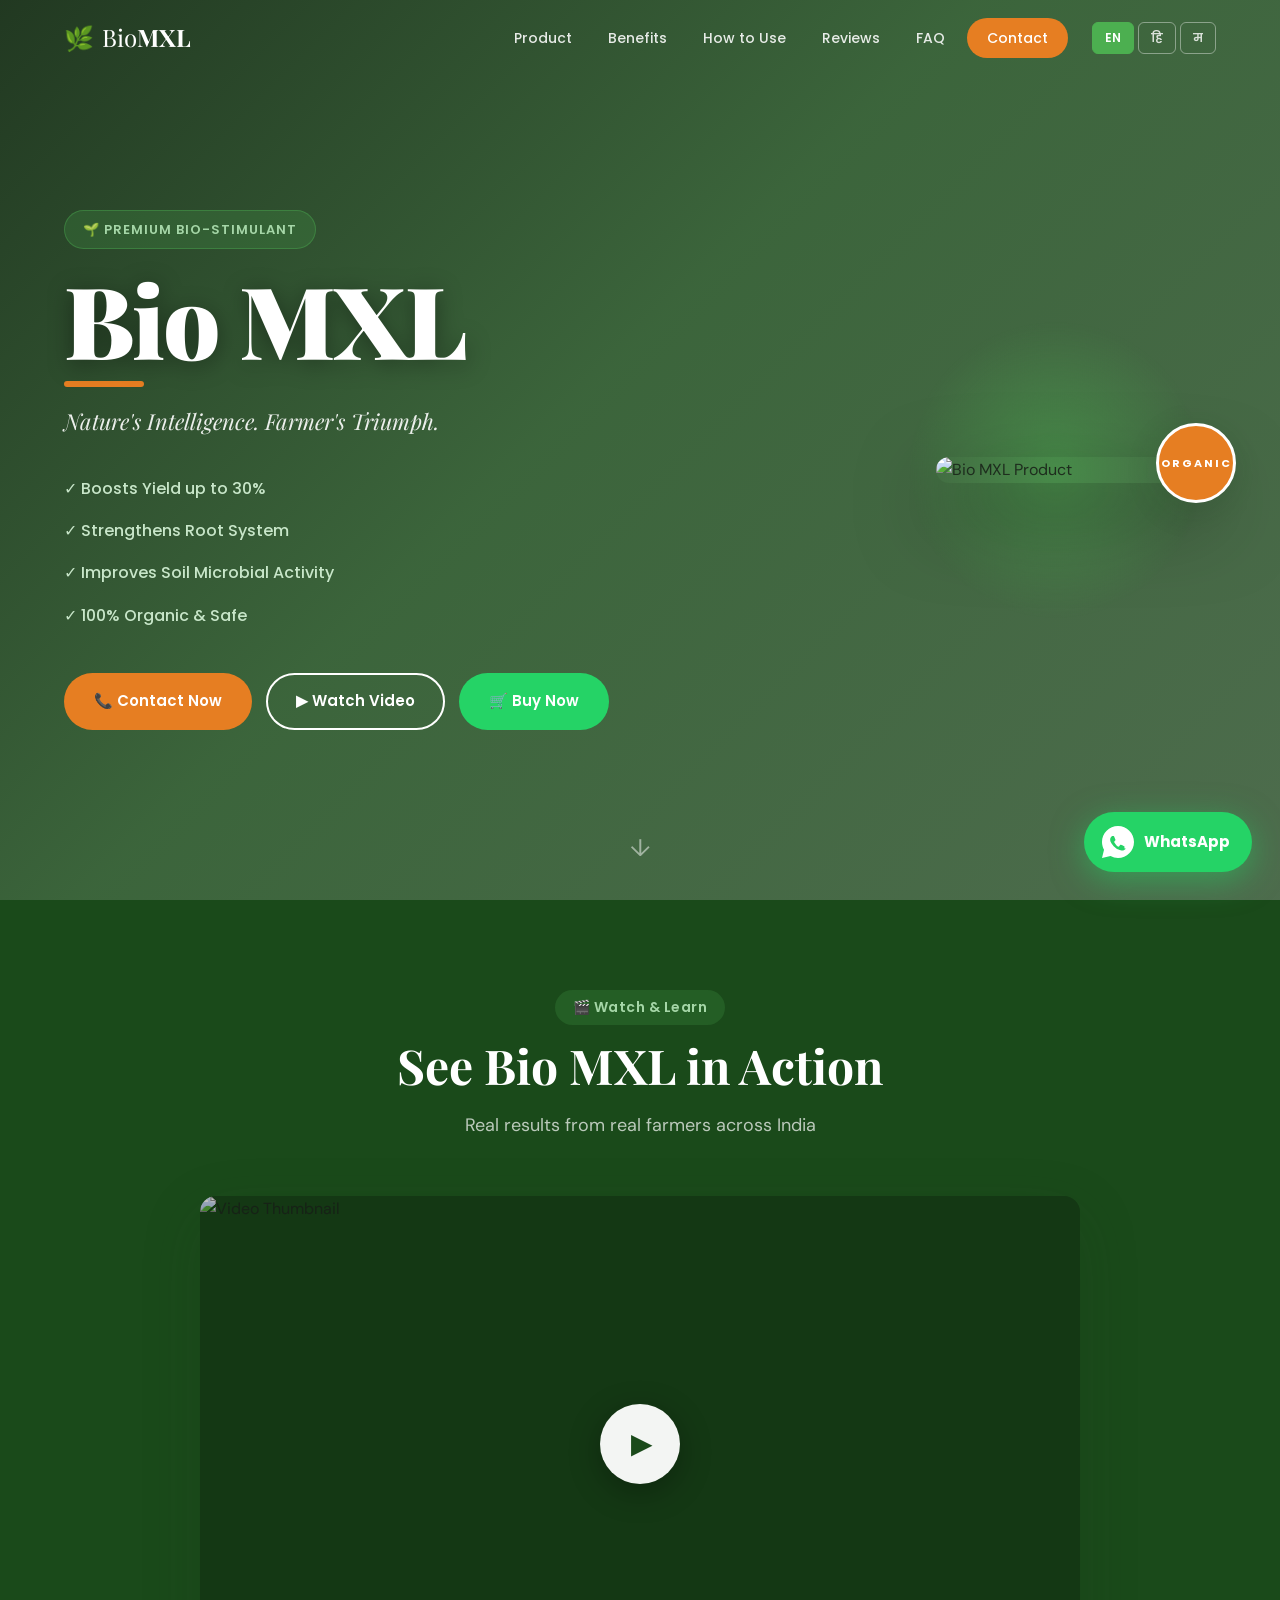
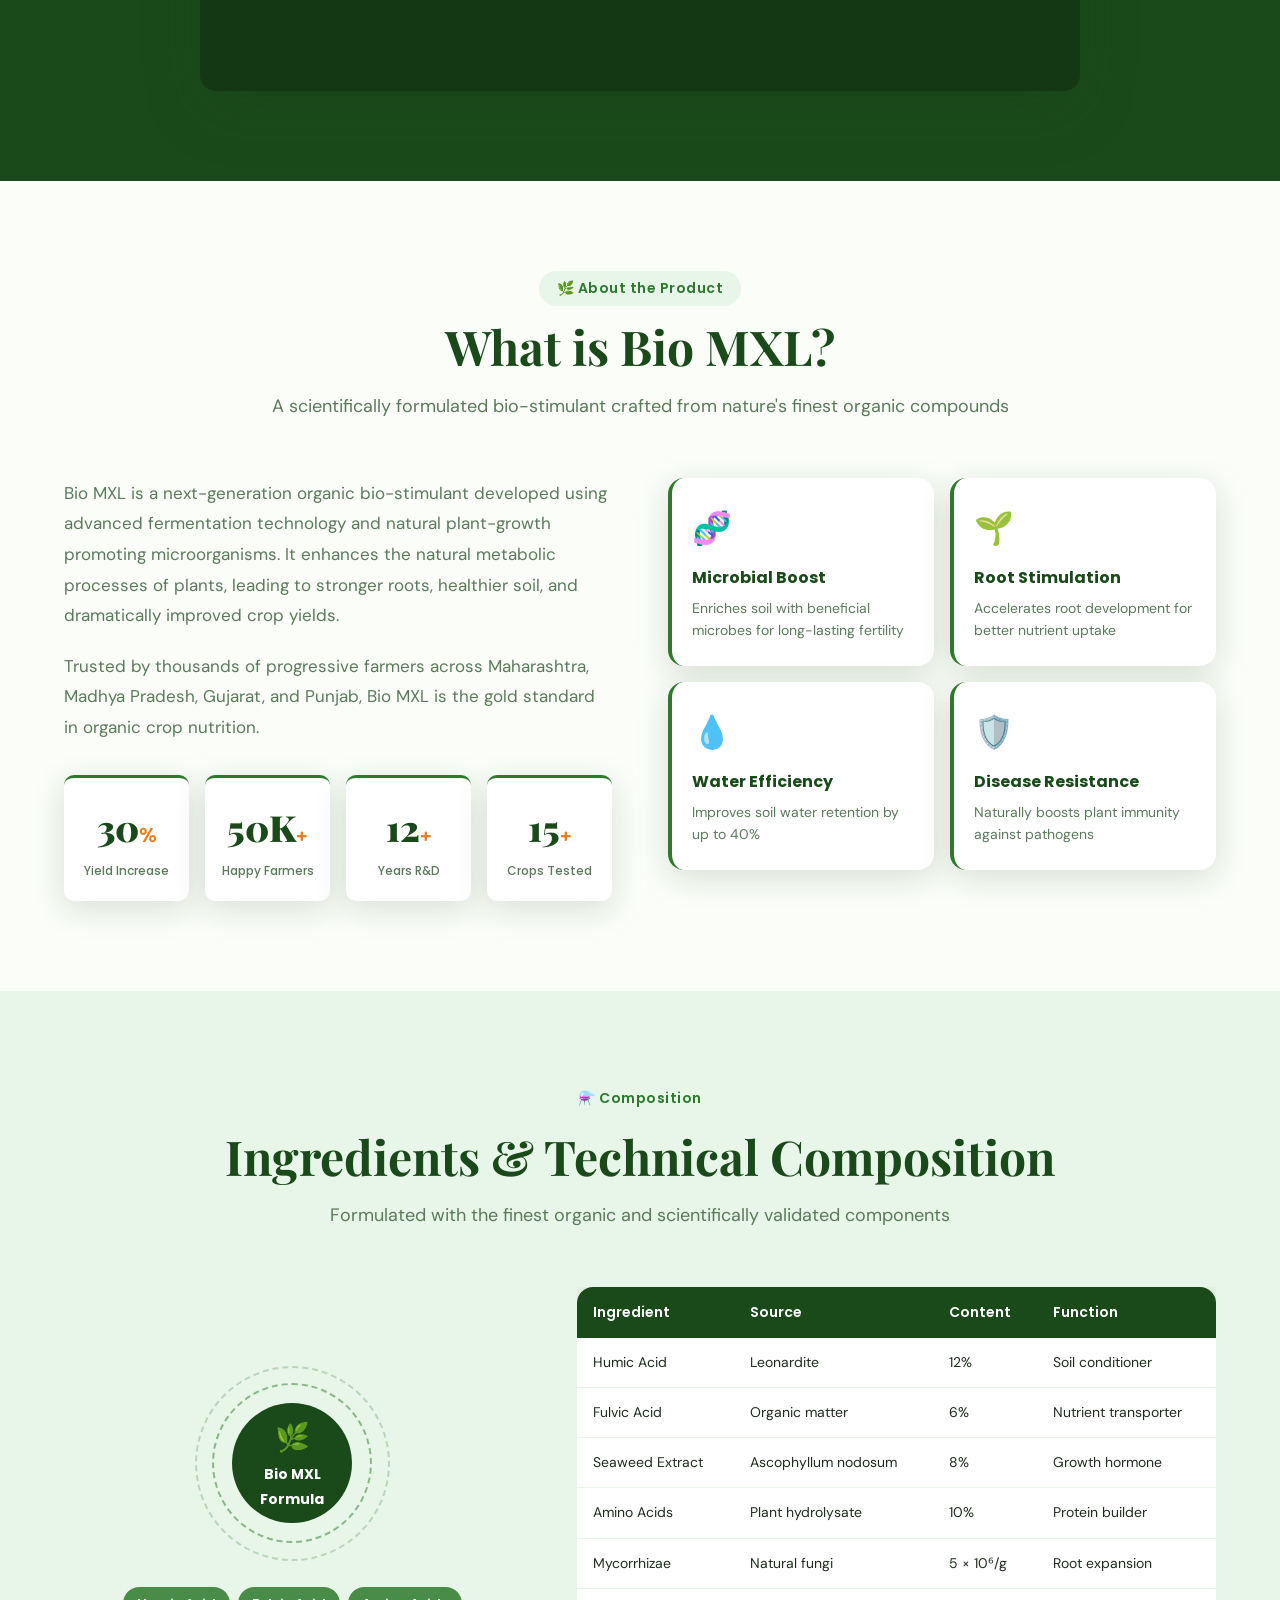
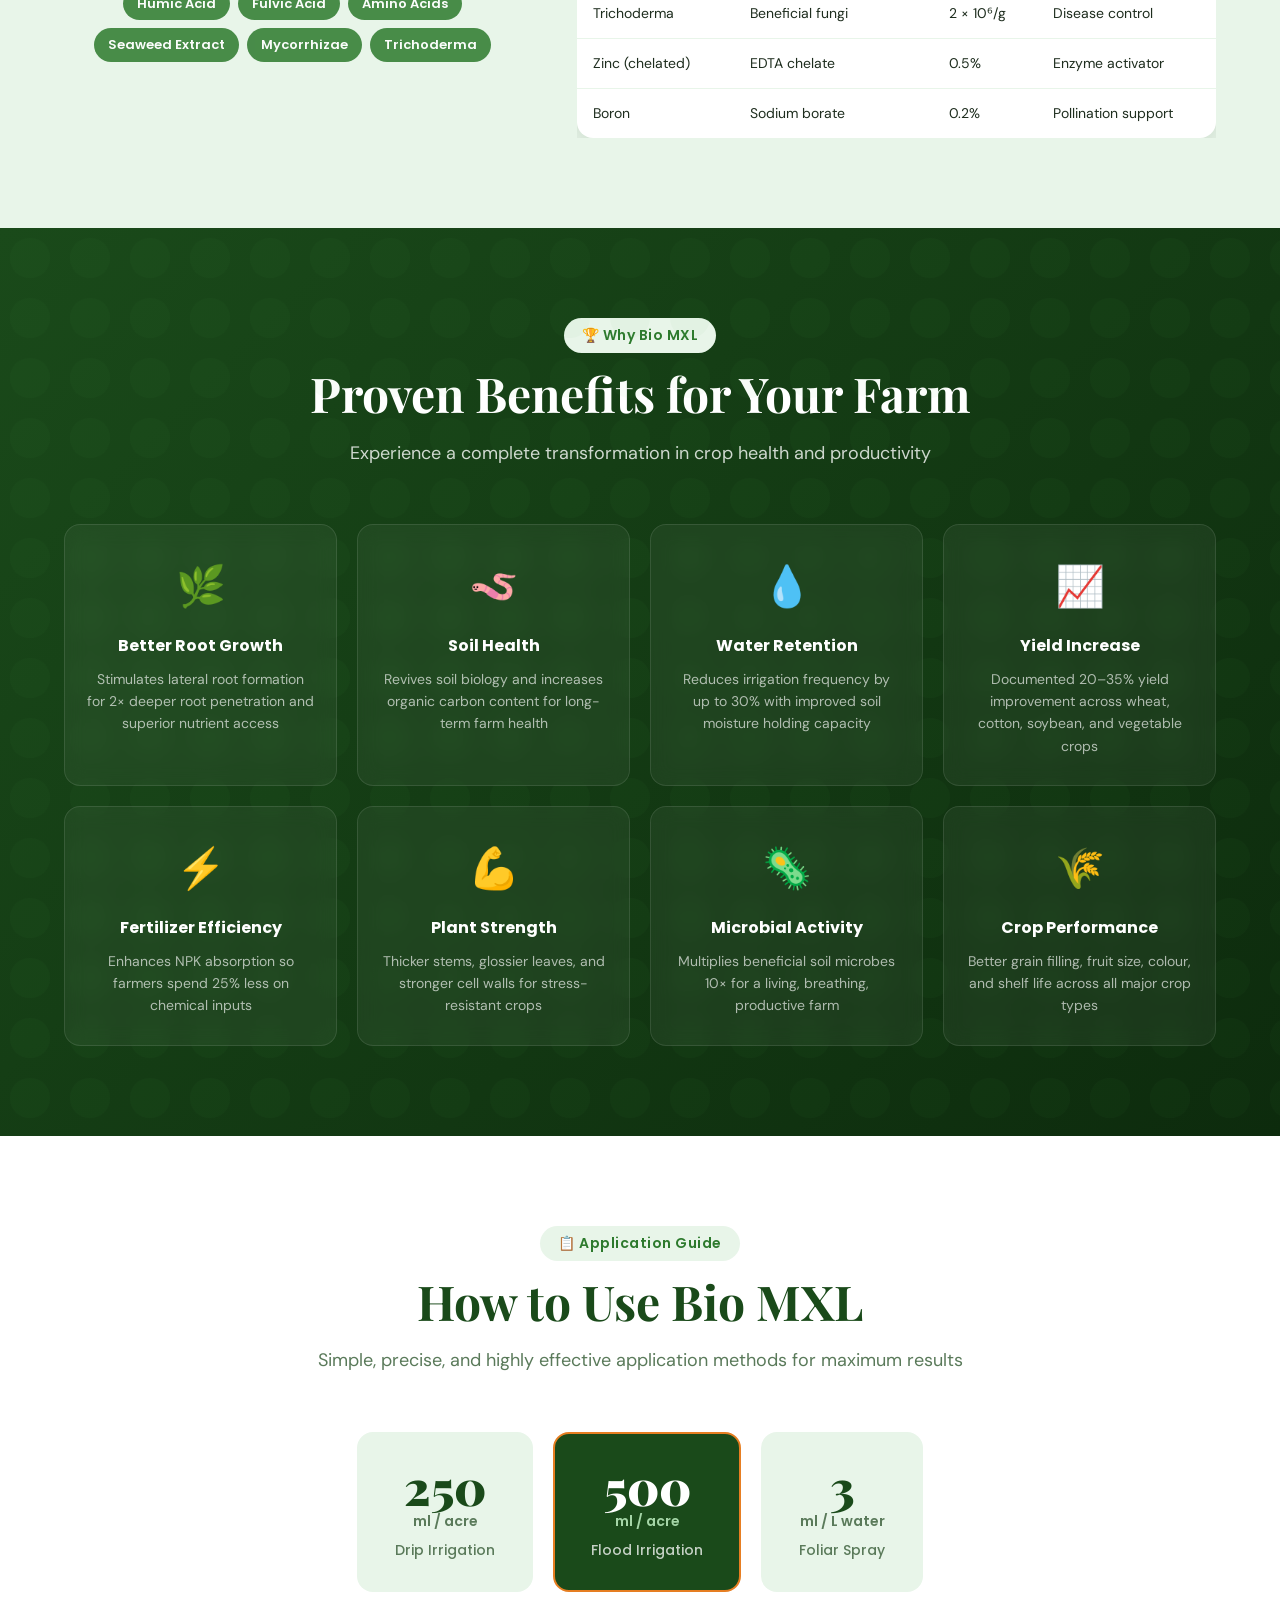
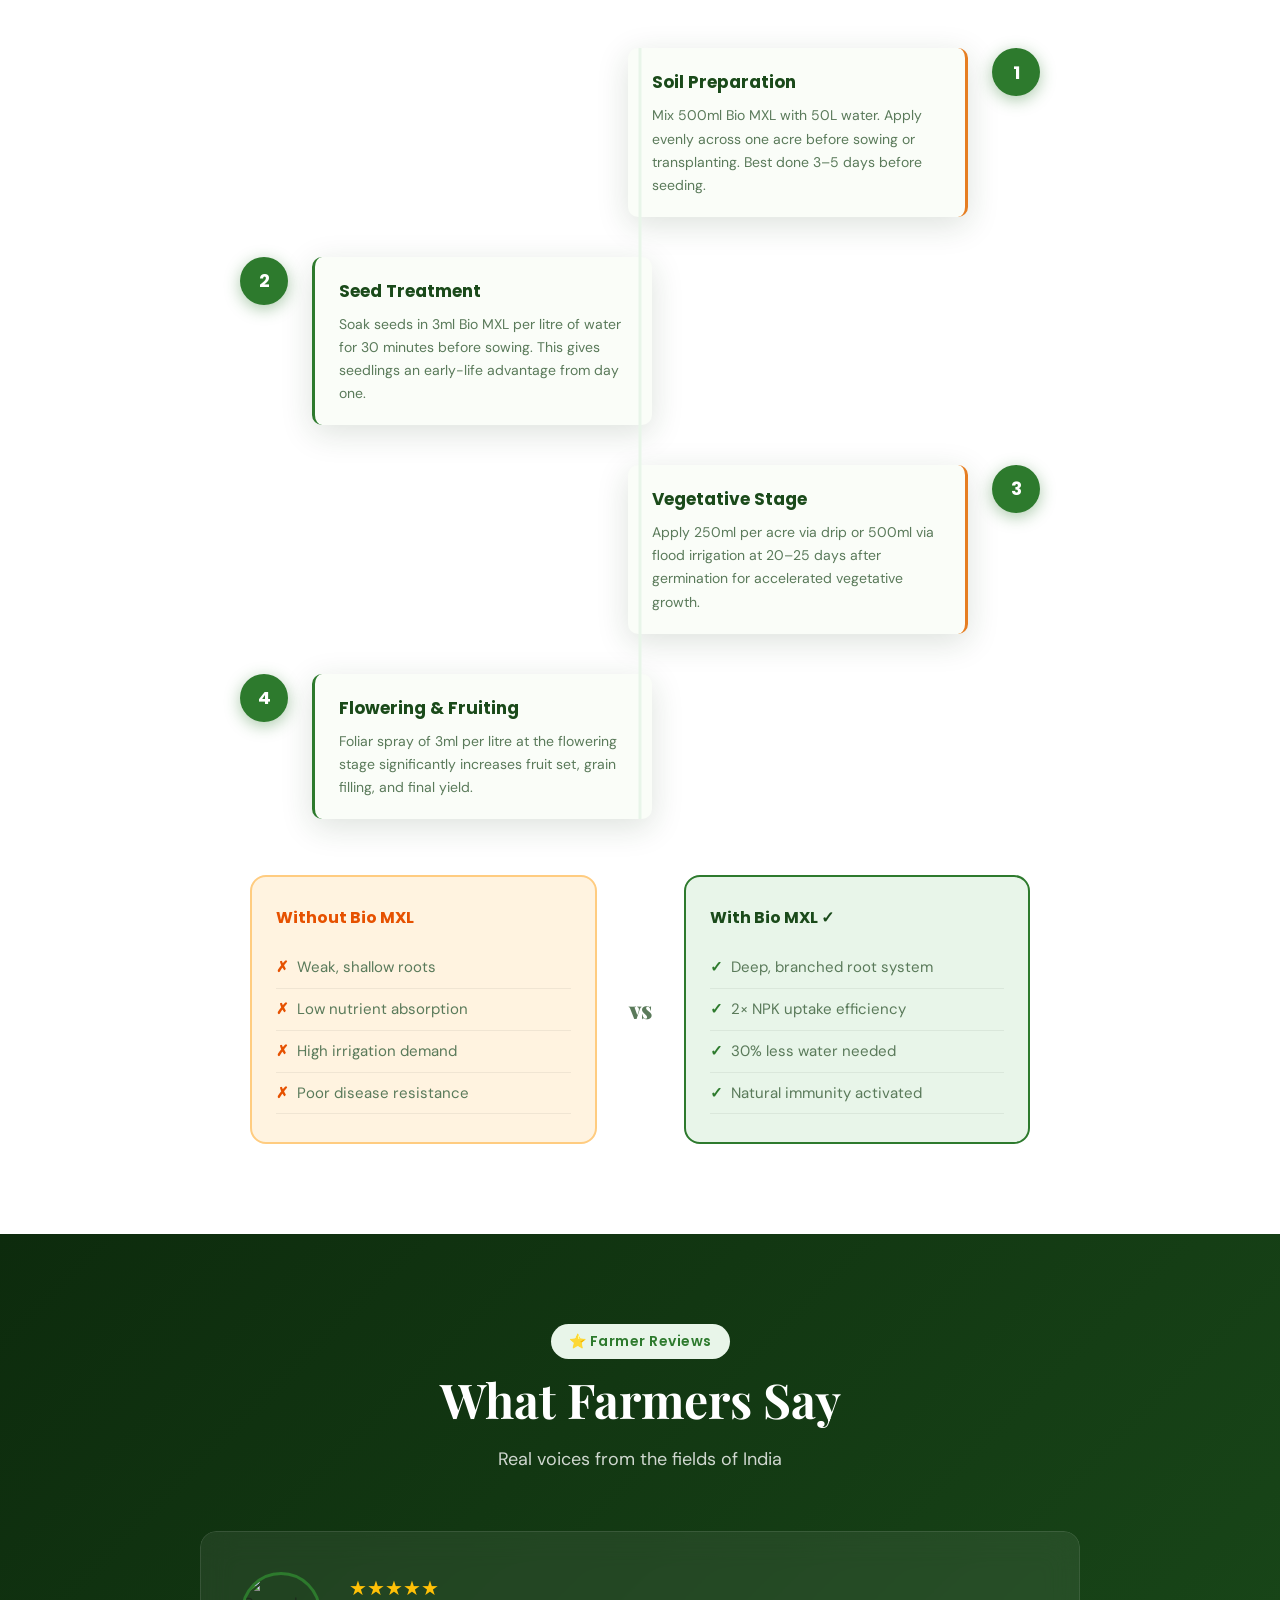
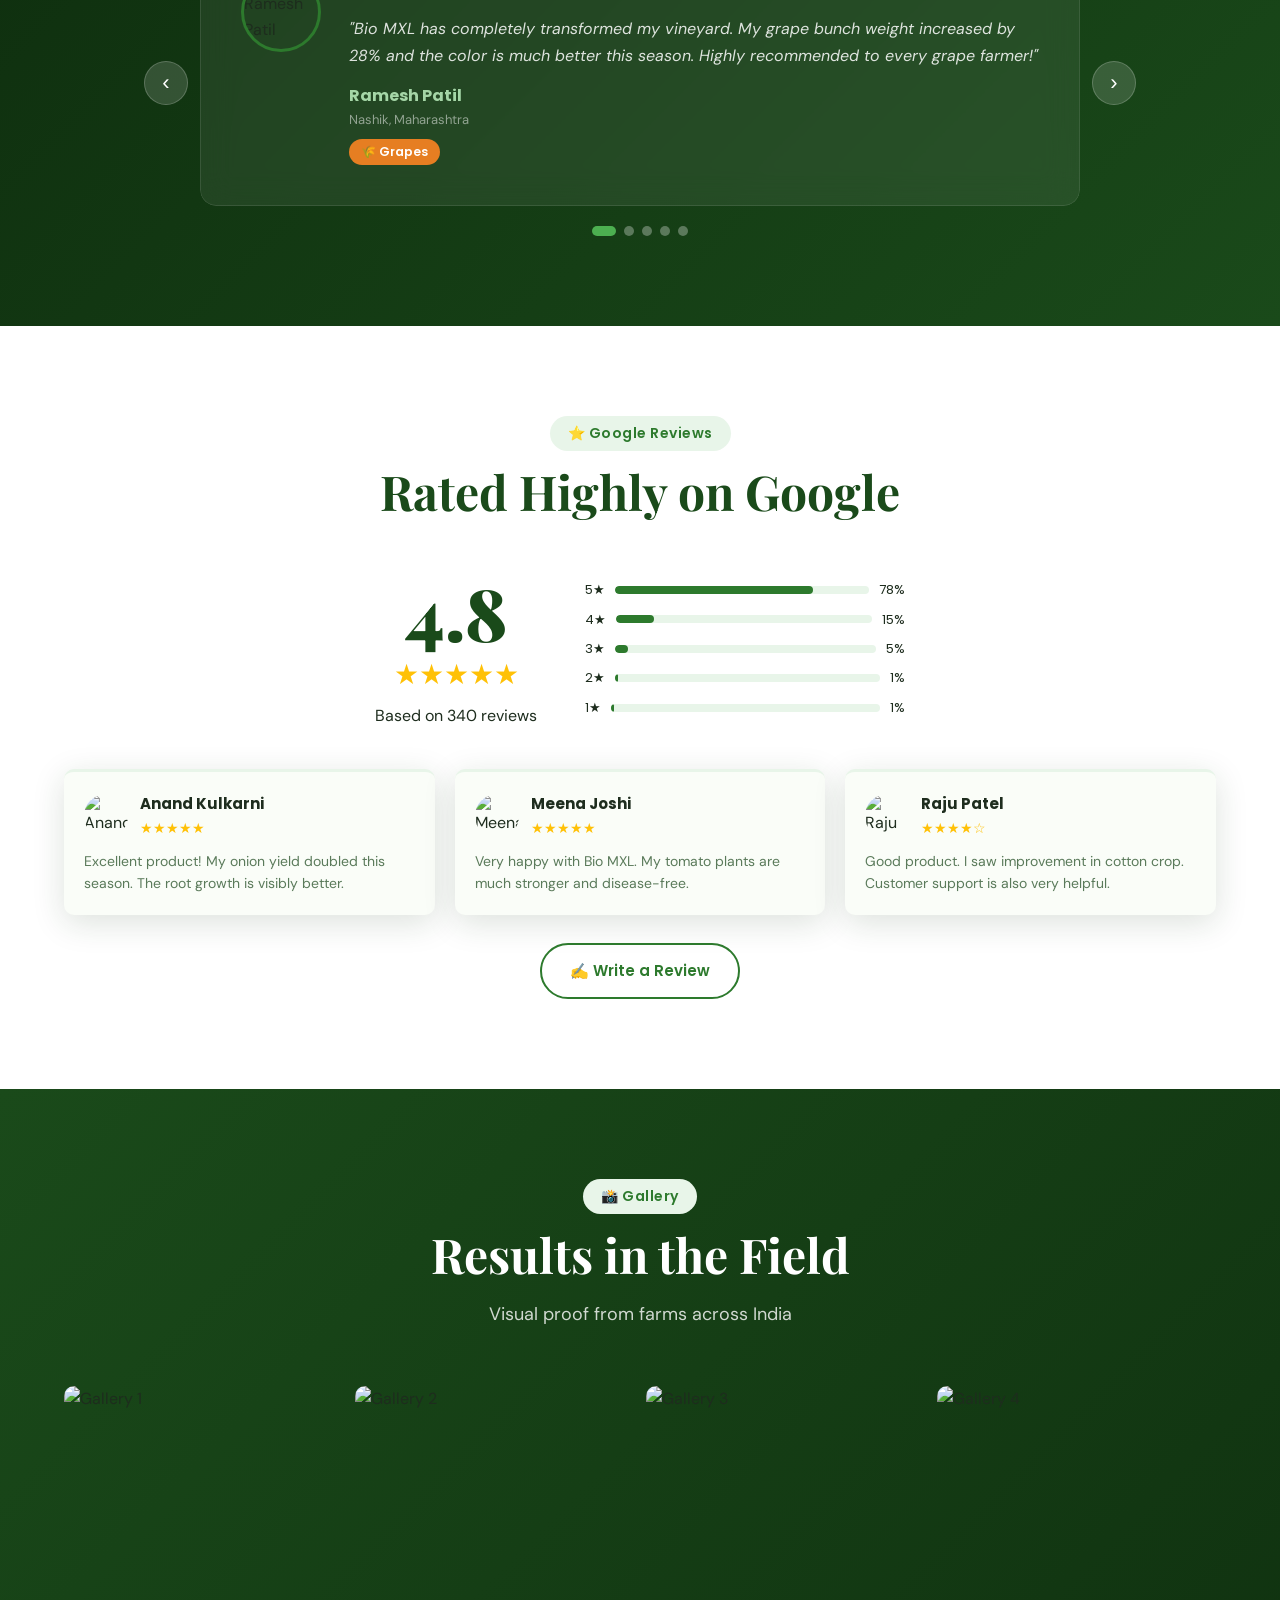
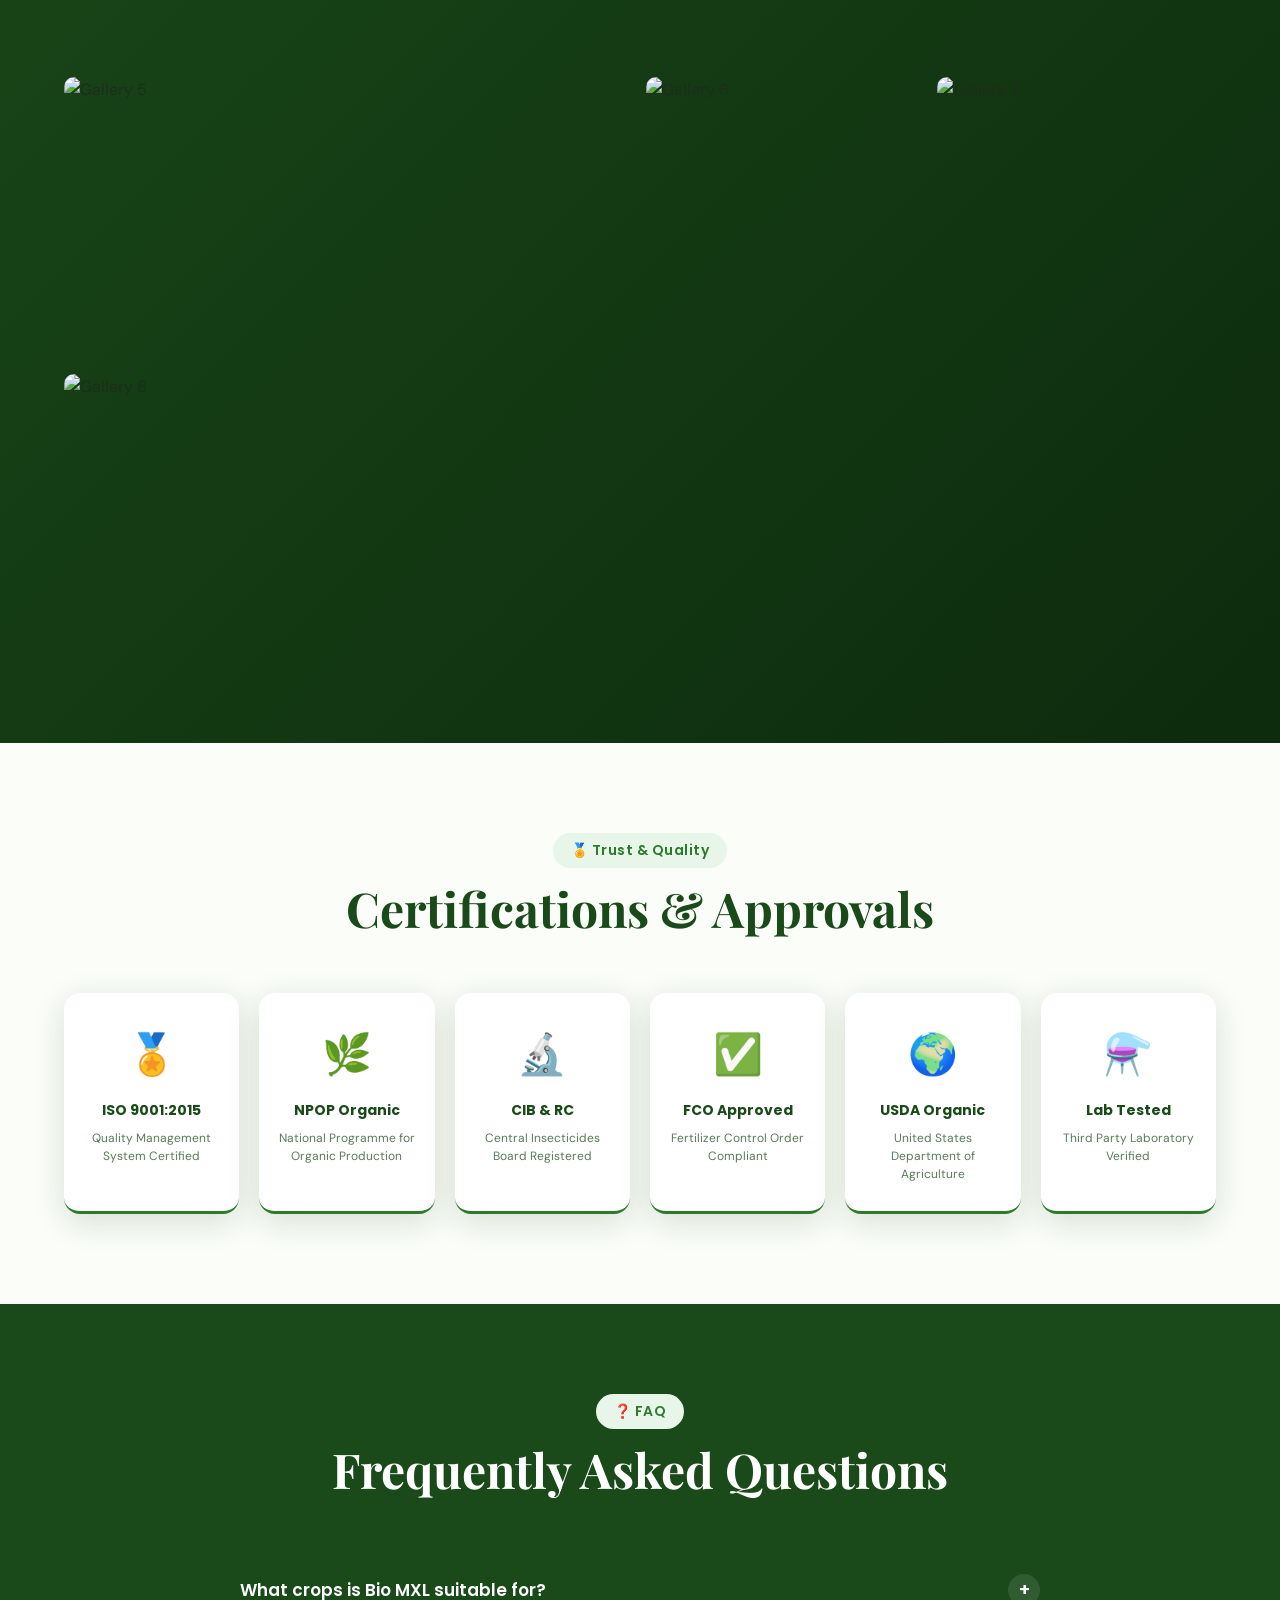
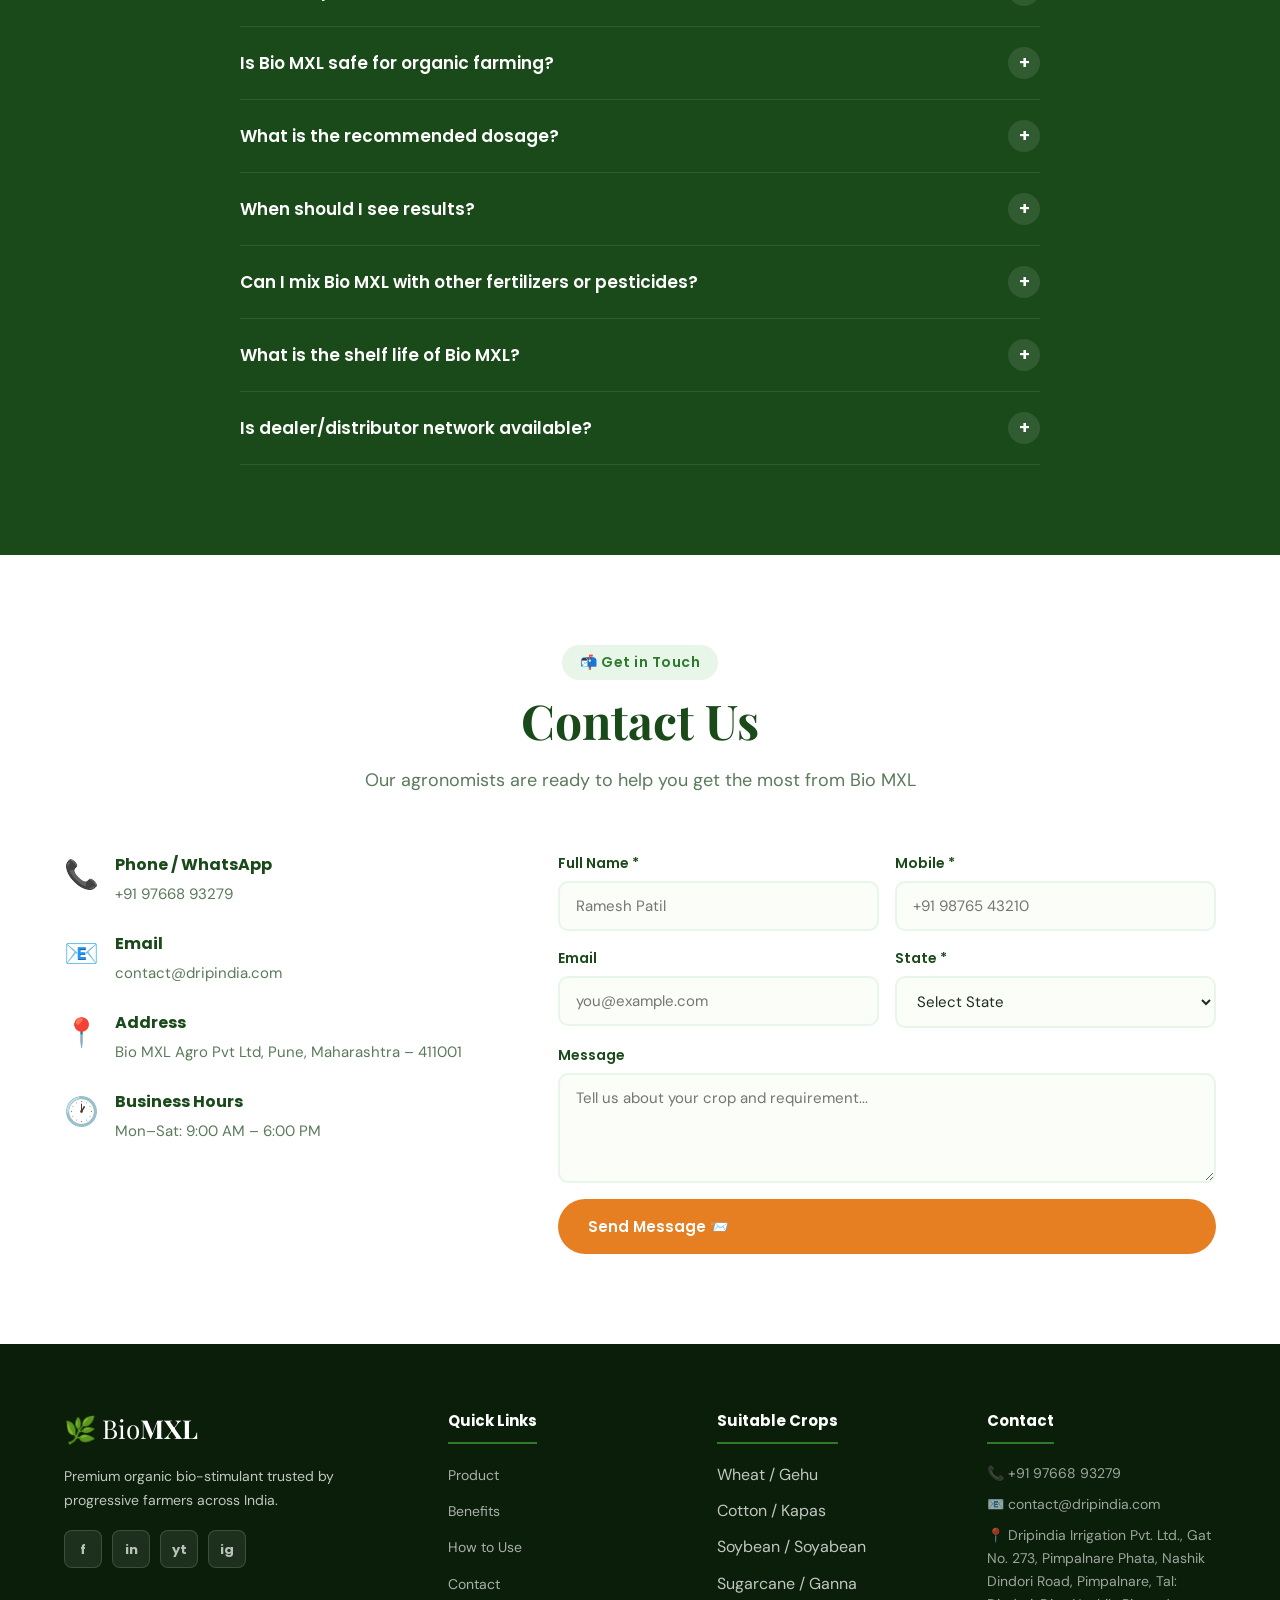
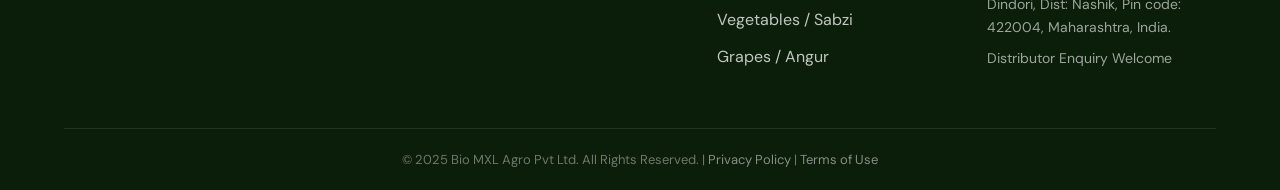
==== commit 3e5d4aa9: "index.html" ====
--- a/index.html
+++ b/index.html
@@ -453,9 +453,9 @@
       </div>
       <div class="footer-col">
         <h5 data-i18n="foot_contact">Contact</h5>
-        <p>📞 +91 99999 99999</p>
-        <p>📧 info@biomxl.com</p>
-        <p>📍 Pune, Maharashtra</p>
+        <p>📞 +91 97668 93279</p>
+        <p>📧 contact@dripindia.com</p>
+        <p>📍 Dripindia Irrigation Pvt. Ltd., Gat No. 273, Pimpalnare Phata, Nashik Dindori Road, Pimpalnare, Tal: Dindori, Dist: Nashik, Pin code: 422004, Maharashtra, India.</p>
         <p data-i18n="foot_dist">Distributor Enquiry Welcome</p>
       </div>
     </div>
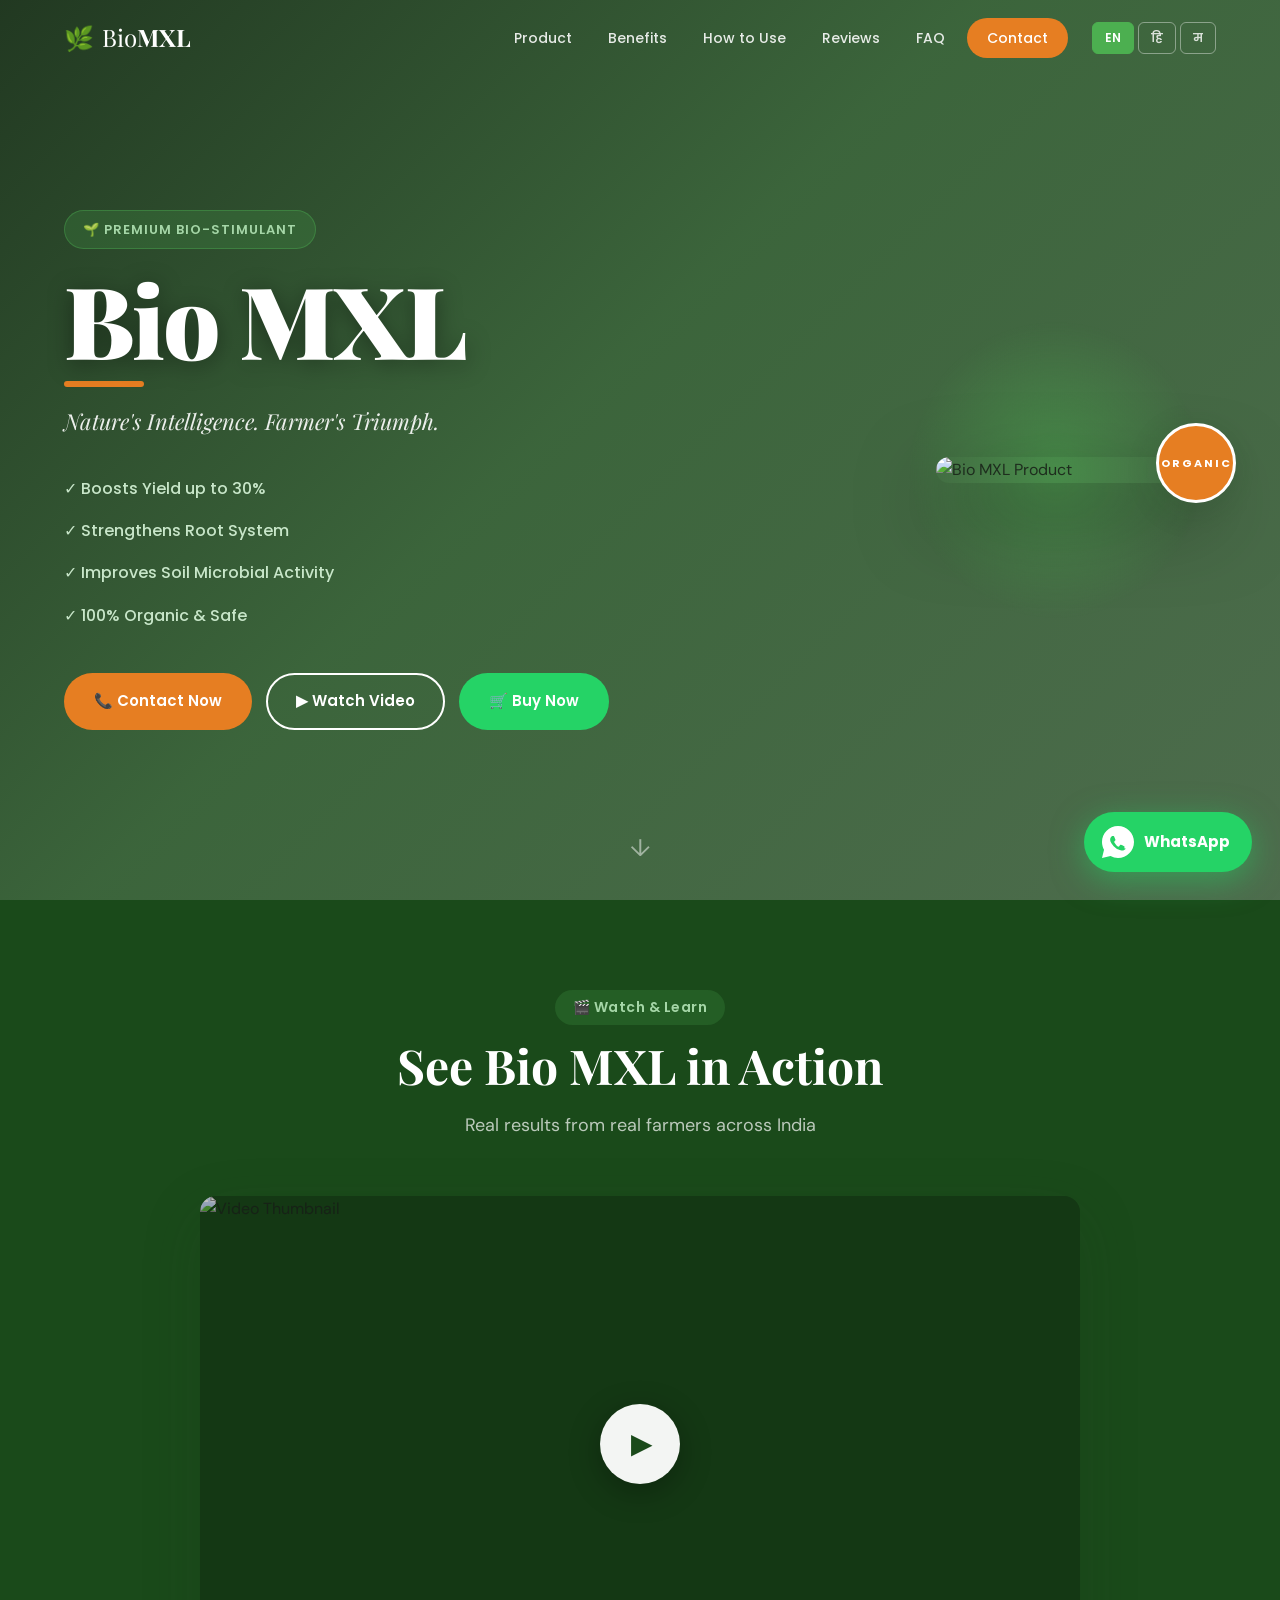
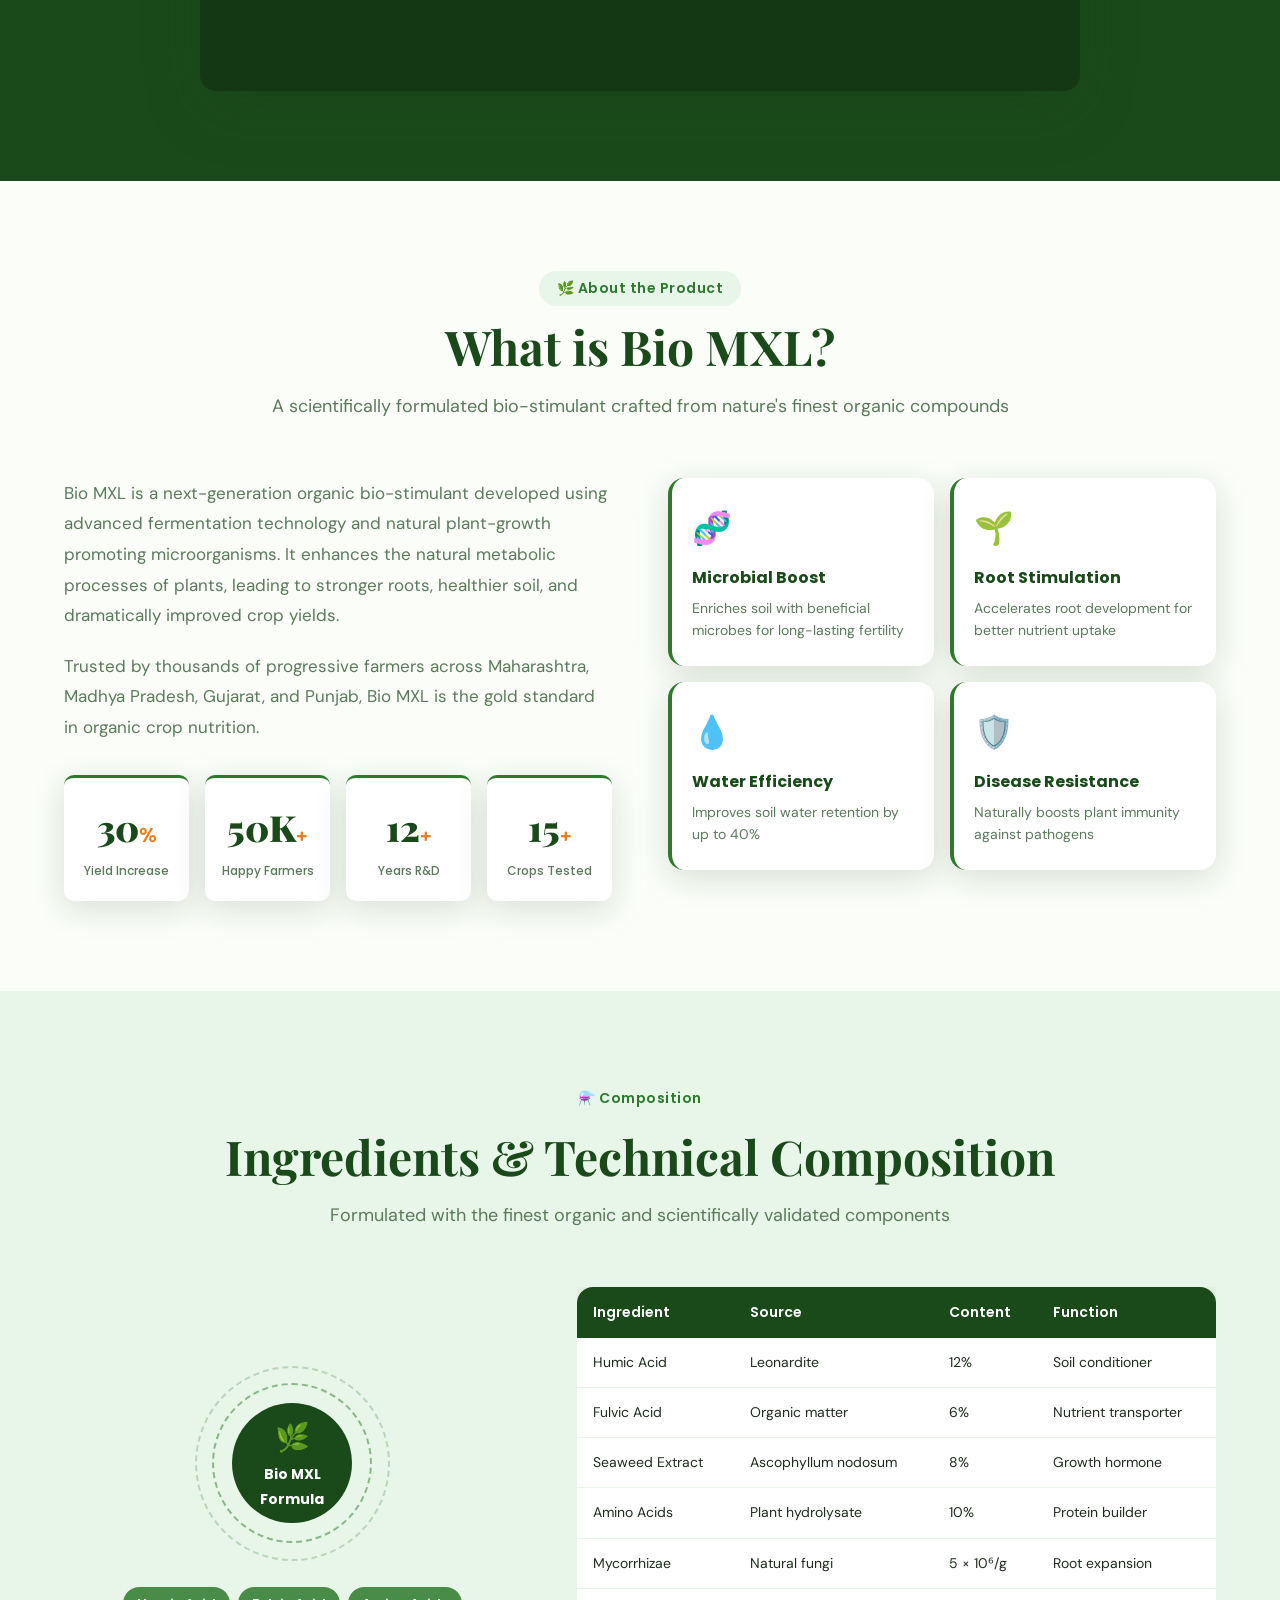
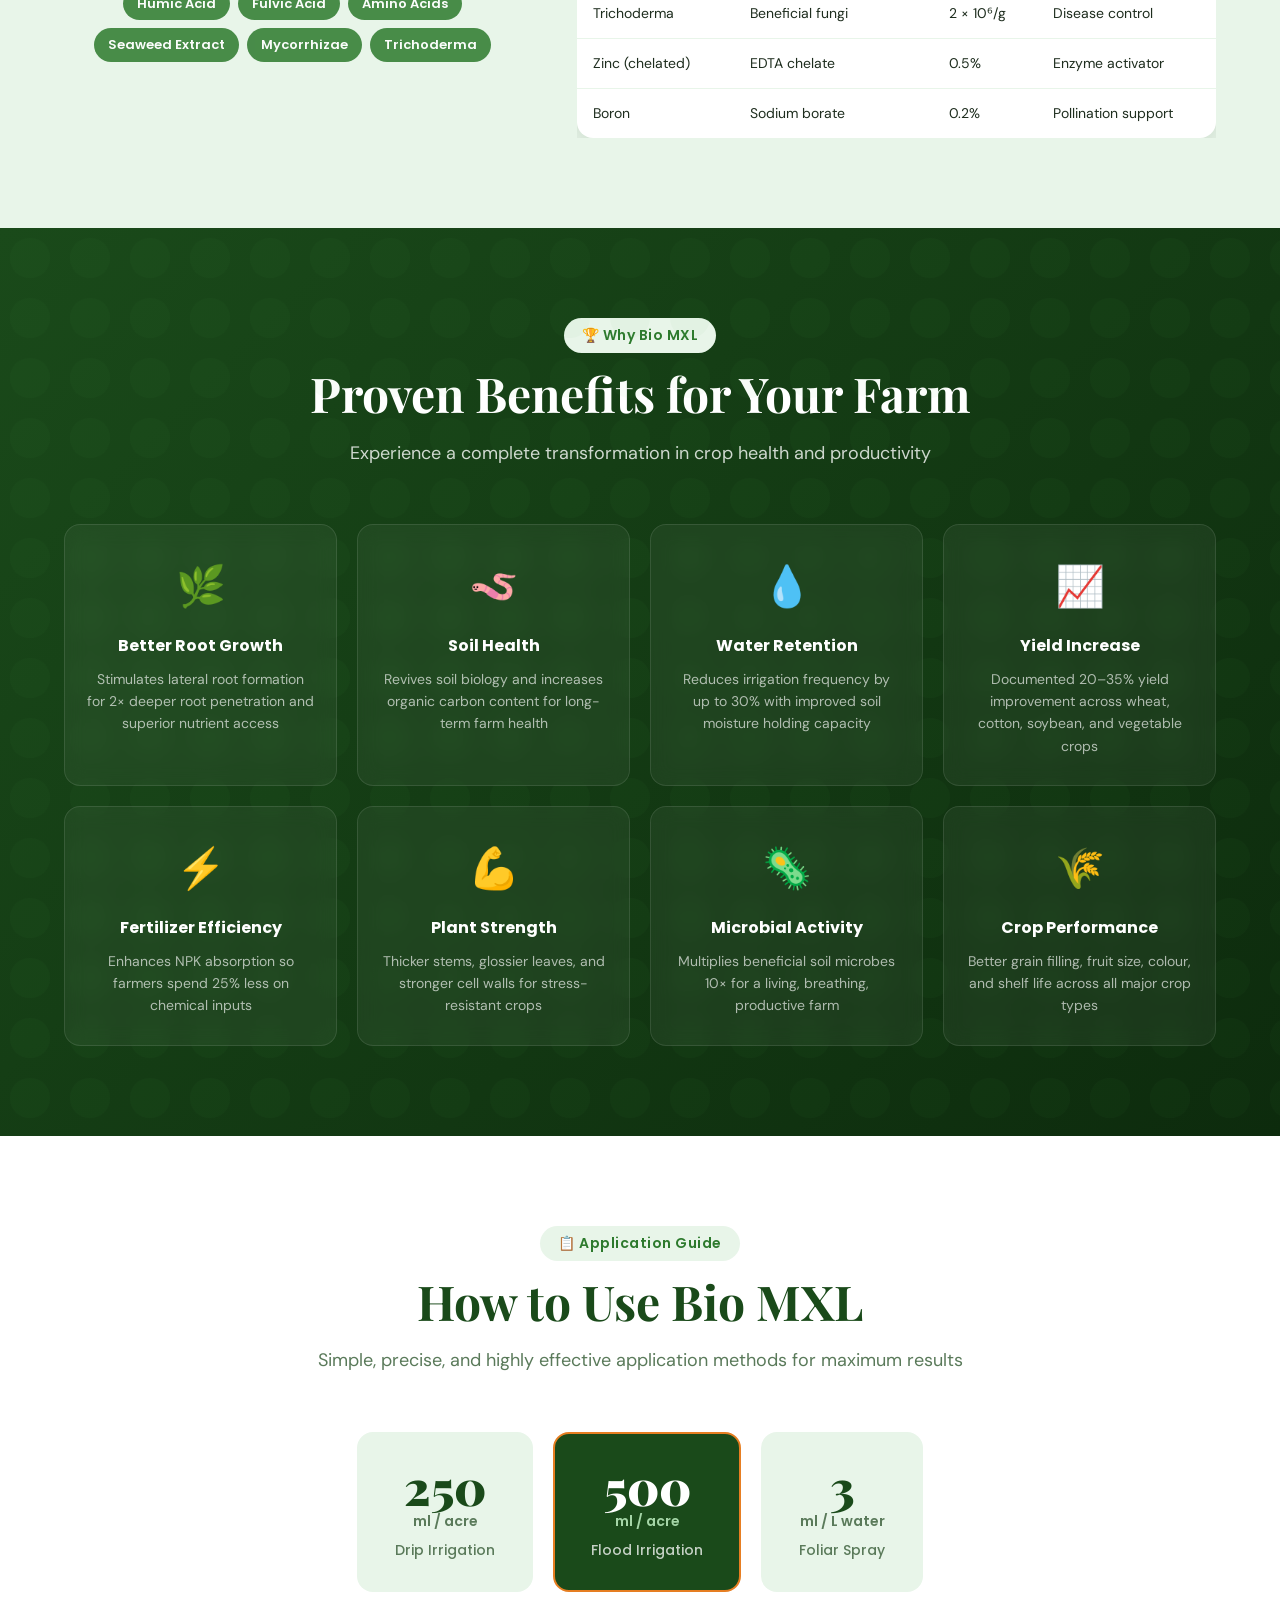
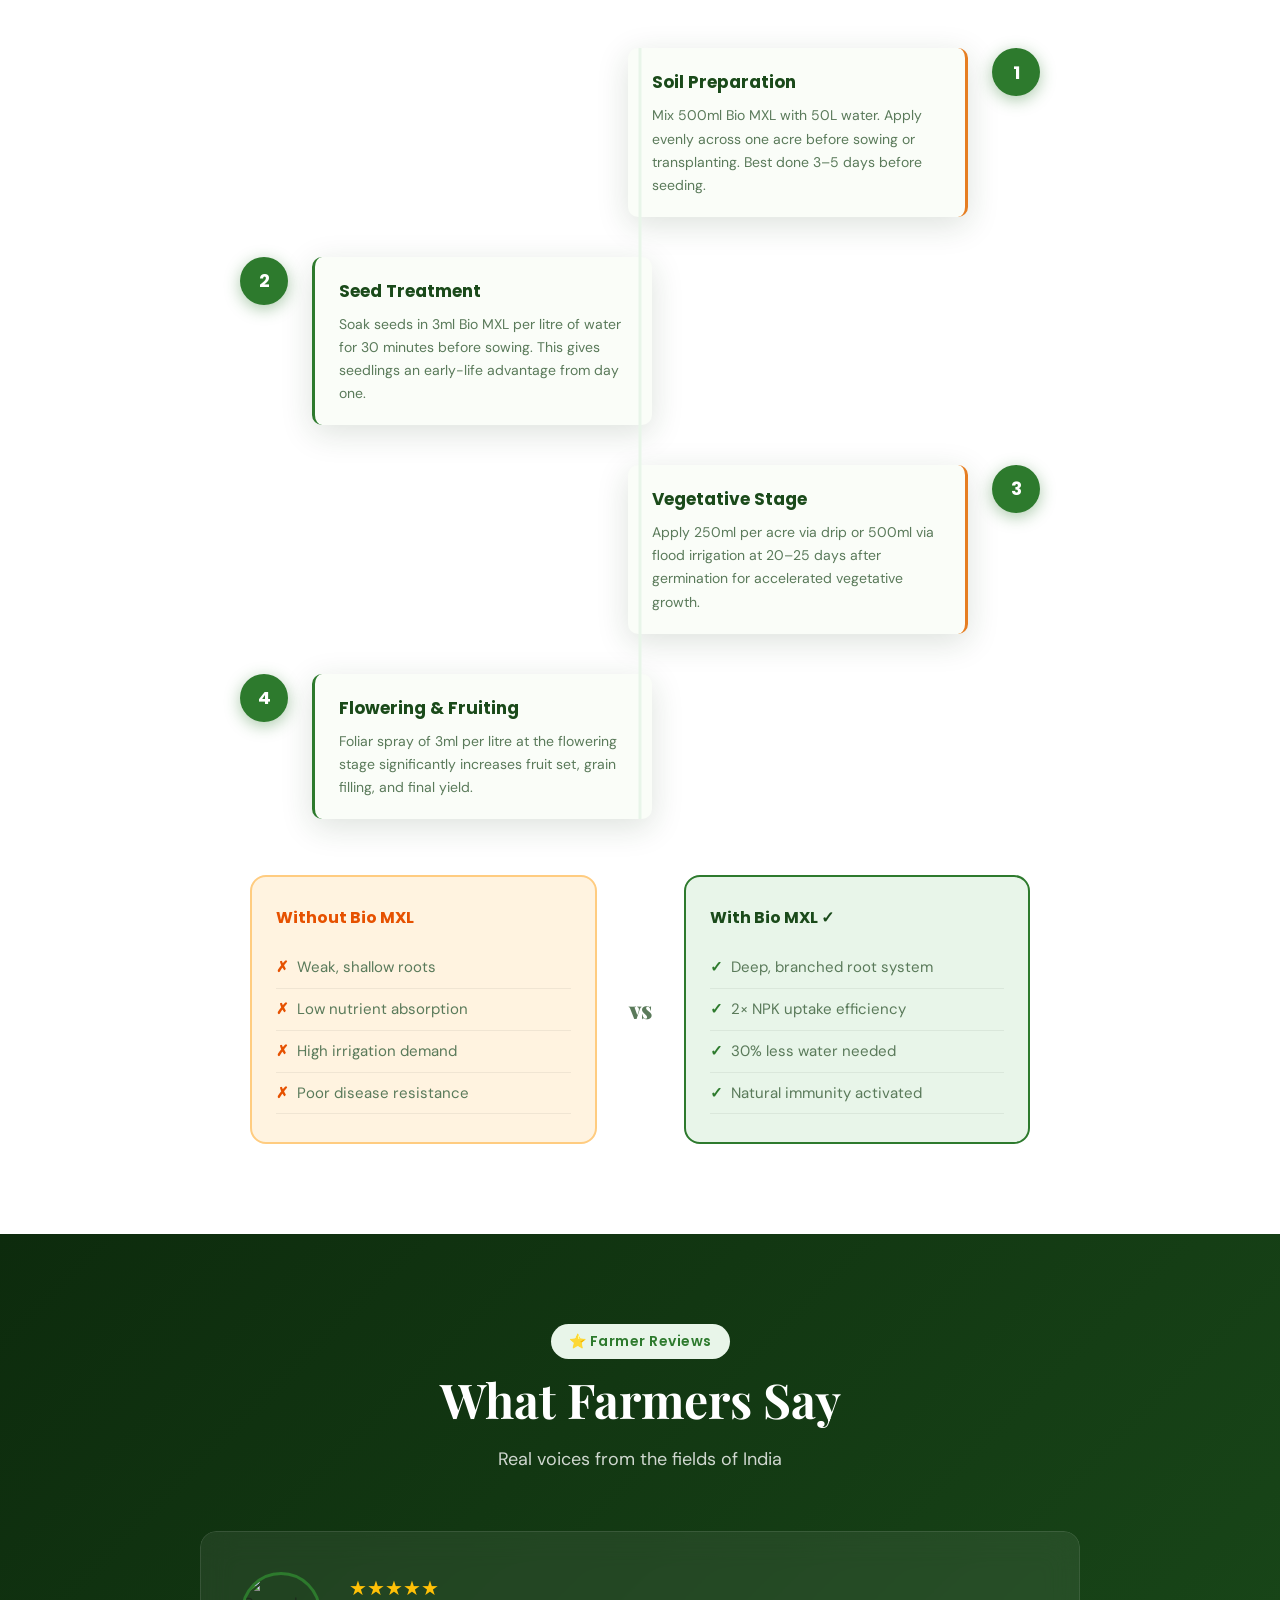
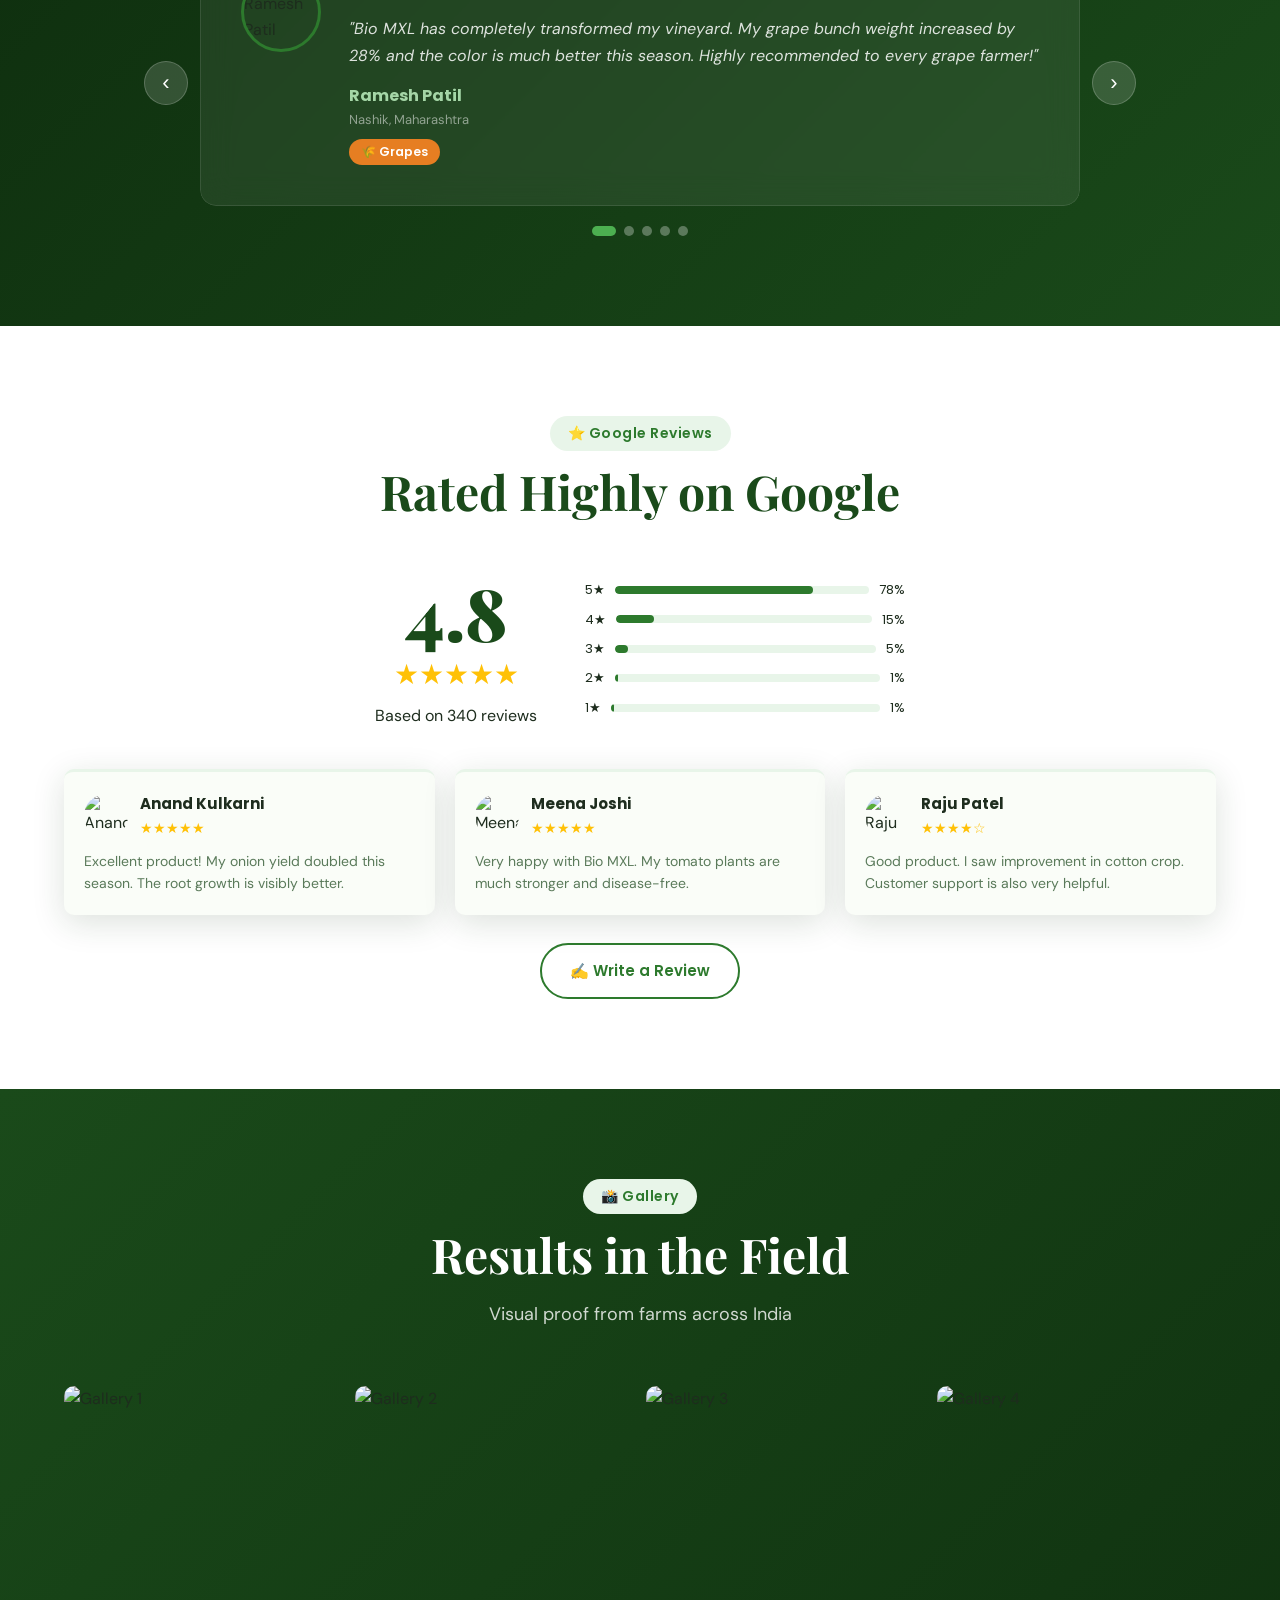
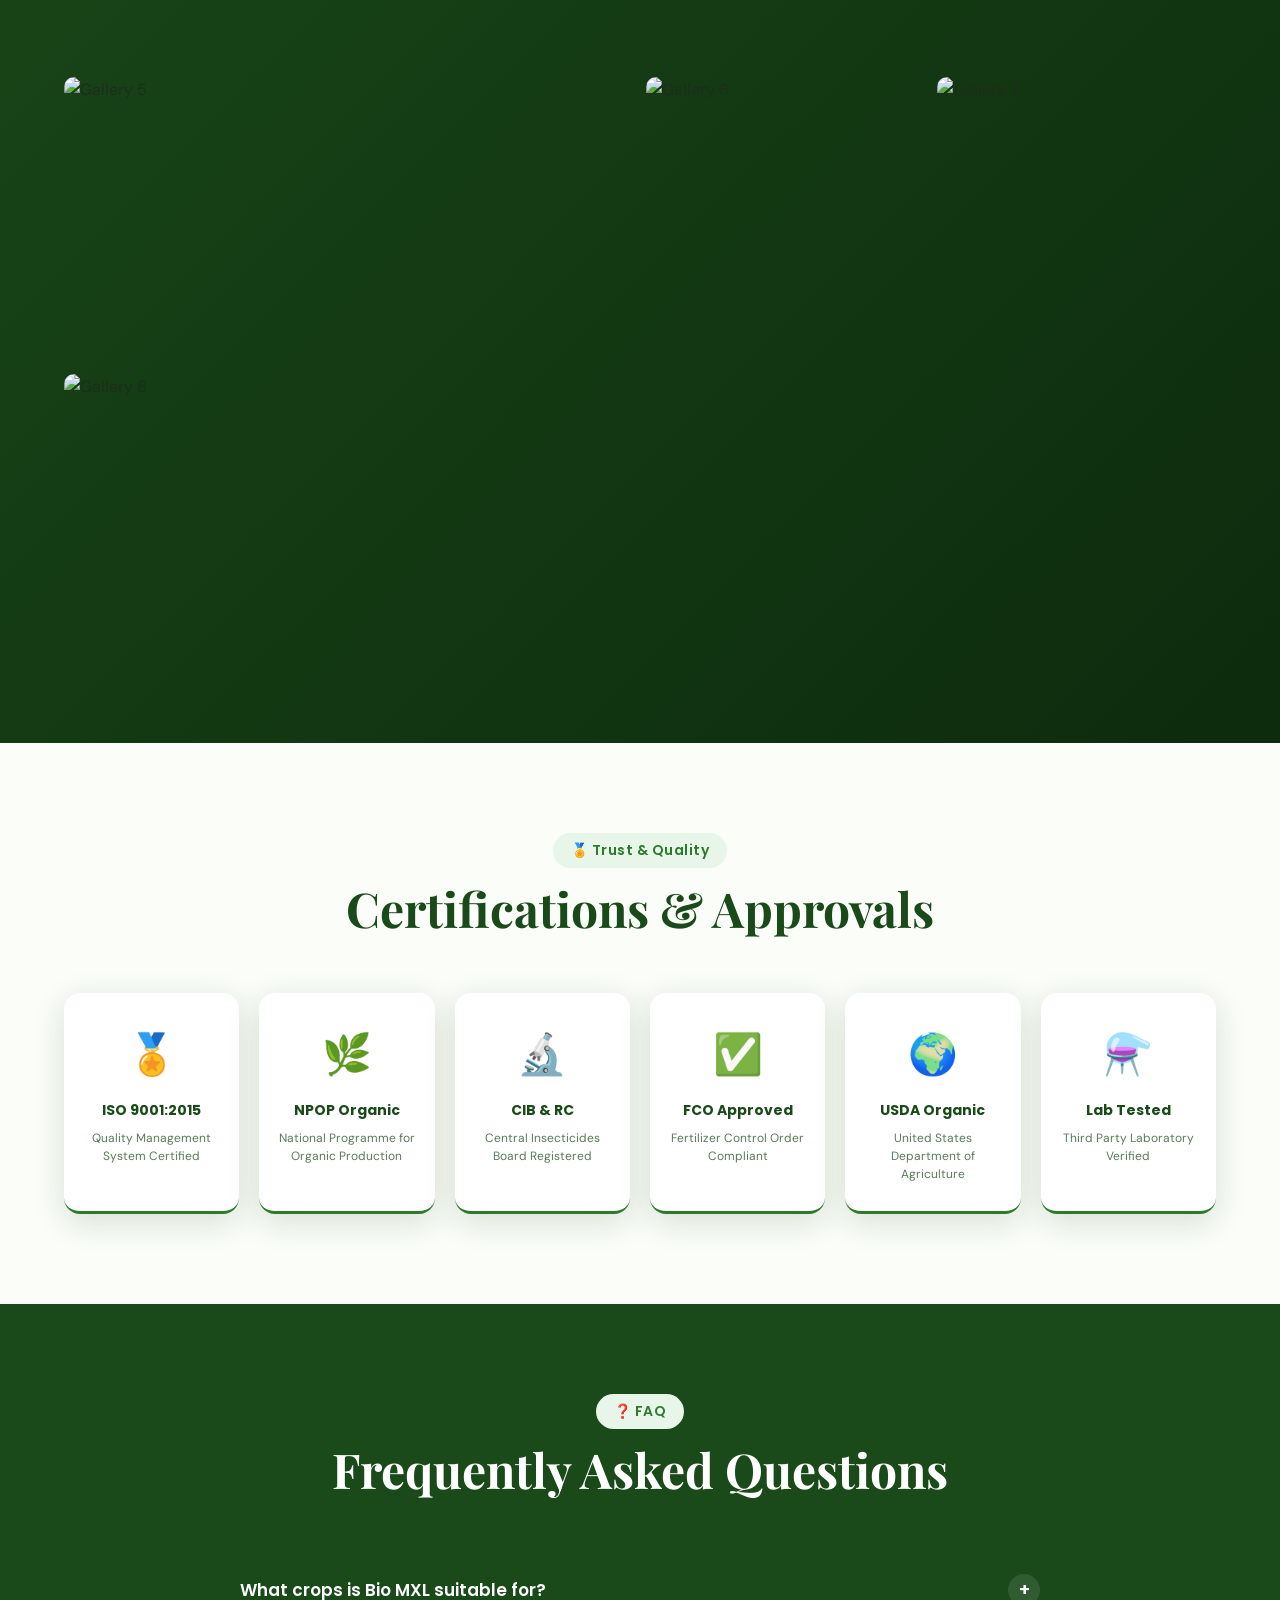
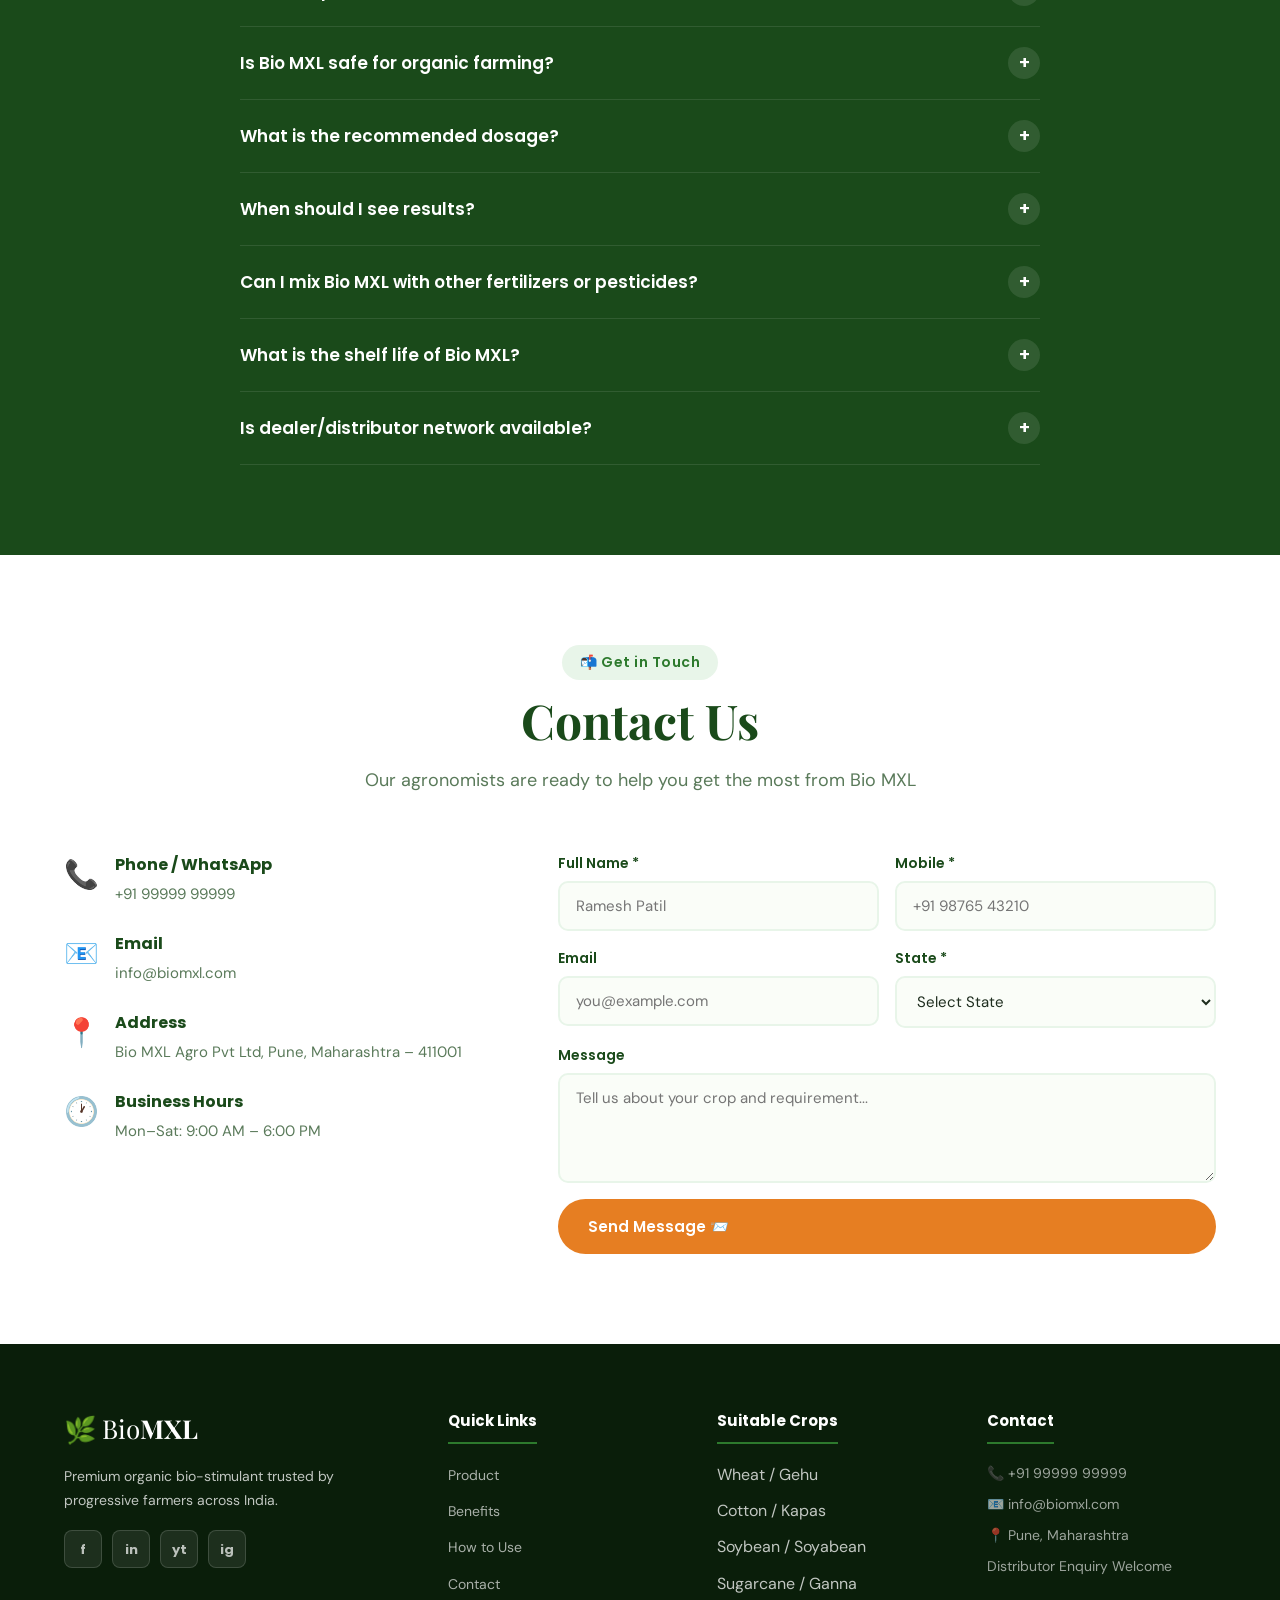
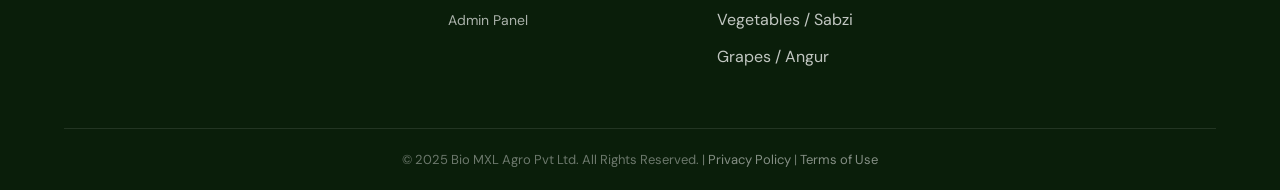
==== commit 078d8b92: "index.html" ====
--- a/index.html
+++ b/index.html
@@ -372,11 +372,9 @@
     </div>
     <div class="contact-layout">
       <div class="contact-info">
-        <div class="ci-item"><span>📞</span><div><strong data-i18n="ci_phone">Phone / WhatsApp</strong><p id="contactPhone">+91 97668 93279</p></div></div>
-        <div class="ci-item"><span>📧</span><div><strong data-i18n="ci_email">Email</strong><p id="contactEmail">contact@dripindia.com</p></div></div>
-        <div class="ci-item"><span>📍</span><div><strong data-i18n="ci_addr">Address</strong><p data-i18n="ci_addrval">Dripindia Irrigation Pvt. Ltd.
-Gat No. 273, Pimpalnare Phata, Nashik Dindori Road, Pimpalnare,Tal: Dindori, Dist: Nashik, Pin code: 422004, Maharashtra, India.  
-Phone: 18002021955</p></div></div>
+        <div class="ci-item"><span>📞</span><div><strong data-i18n="ci_phone">Phone / WhatsApp</strong><p id="contactPhone">+91 99999 99999</p></div></div>
+        <div class="ci-item"><span>📧</span><div><strong data-i18n="ci_email">Email</strong><p id="contactEmail">info@biomxl.com</p></div></div>
+        <div class="ci-item"><span>📍</span><div><strong data-i18n="ci_addr">Address</strong><p data-i18n="ci_addrval">Bio MXL Agro Pvt Ltd, Pune, Maharashtra – 411001</p></div></div>
         <div class="ci-item"><span>🕐</span><div><strong data-i18n="ci_hours">Business Hours</strong><p data-i18n="ci_hrsval">Mon–Sat: 9:00 AM – 6:00 PM</p></div></div>
       </div>
       <form class="contact-form" id="contactForm" onsubmit="submitForm(event)">
@@ -438,6 +436,7 @@
           <li><a href="#benefits" data-i18n="nav_benefits">Benefits</a></li>
           <li><a href="#howto" data-i18n="nav_howto">How to Use</a></li>
           <li><a href="#contact" data-i18n="nav_contact">Contact</a></li>
+          <li><a href="admin.html" data-i18n="foot_admin">Admin Panel</a></li>
         </ul>
       </div>
       <div class="footer-col">
@@ -453,9 +452,9 @@
       </div>
       <div class="footer-col">
         <h5 data-i18n="foot_contact">Contact</h5>
-        <p>📞 +91 97668 93279</p>
-        <p>📧 contact@dripindia.com</p>
-        <p>📍 Dripindia Irrigation Pvt. Ltd., Gat No. 273, Pimpalnare Phata, Nashik Dindori Road, Pimpalnare, Tal: Dindori, Dist: Nashik, Pin code: 422004, Maharashtra, India.</p>
+        <p>📞 +91 99999 99999</p>
+        <p>📧 info@biomxl.com</p>
+        <p>📍 Pune, Maharashtra</p>
         <p data-i18n="foot_dist">Distributor Enquiry Welcome</p>
       </div>
     </div>
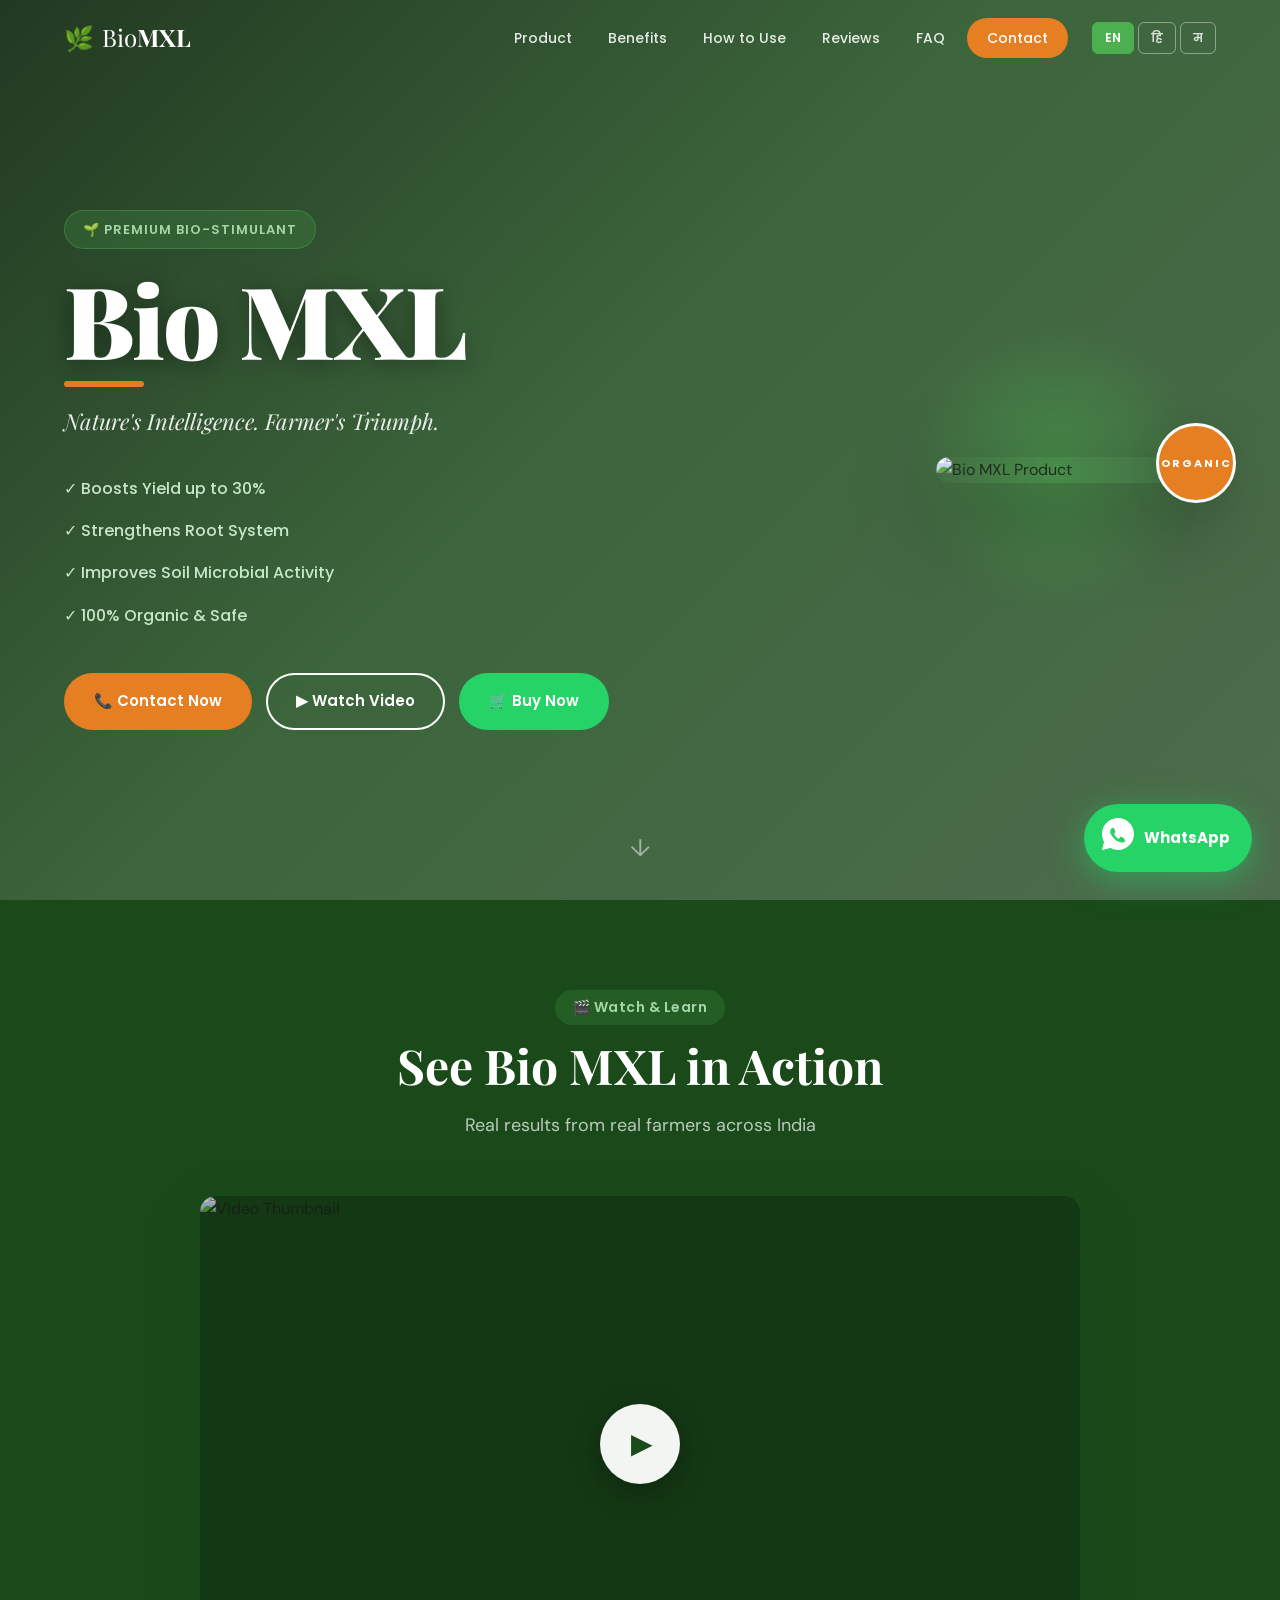
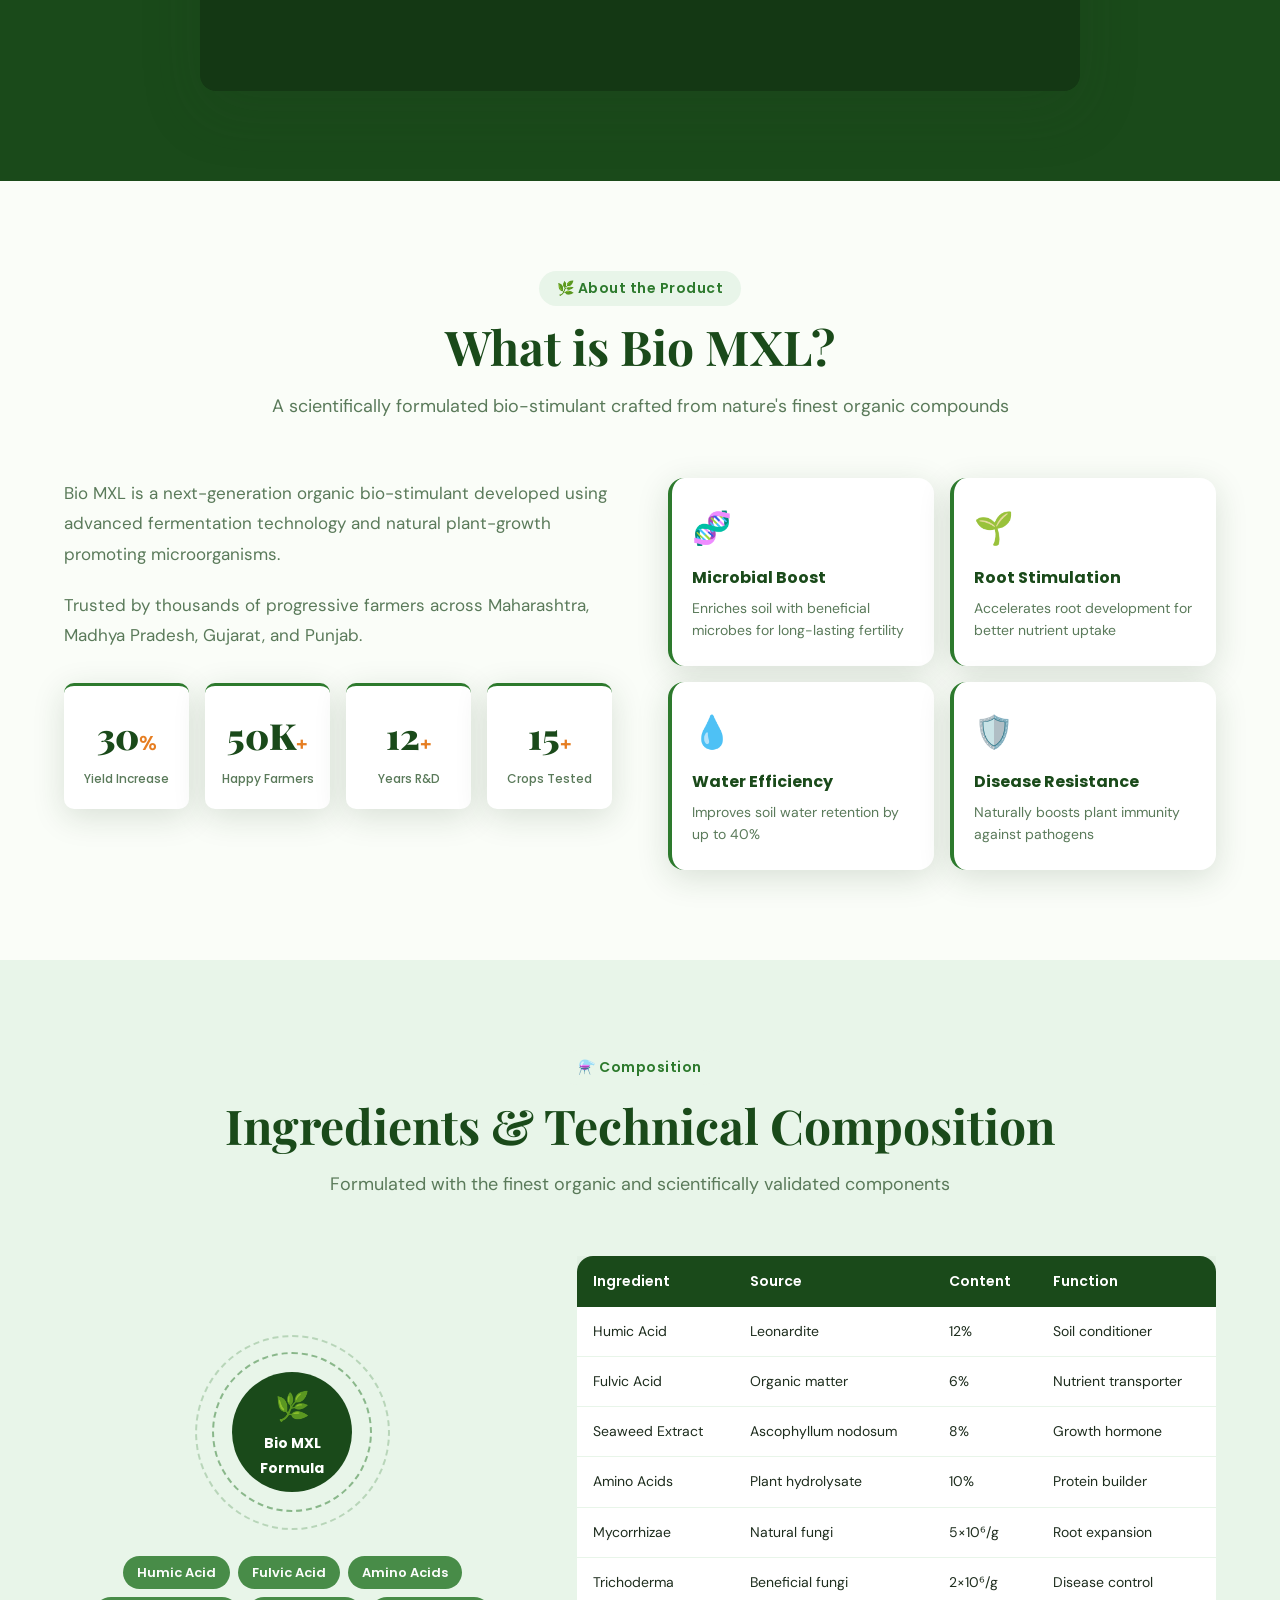
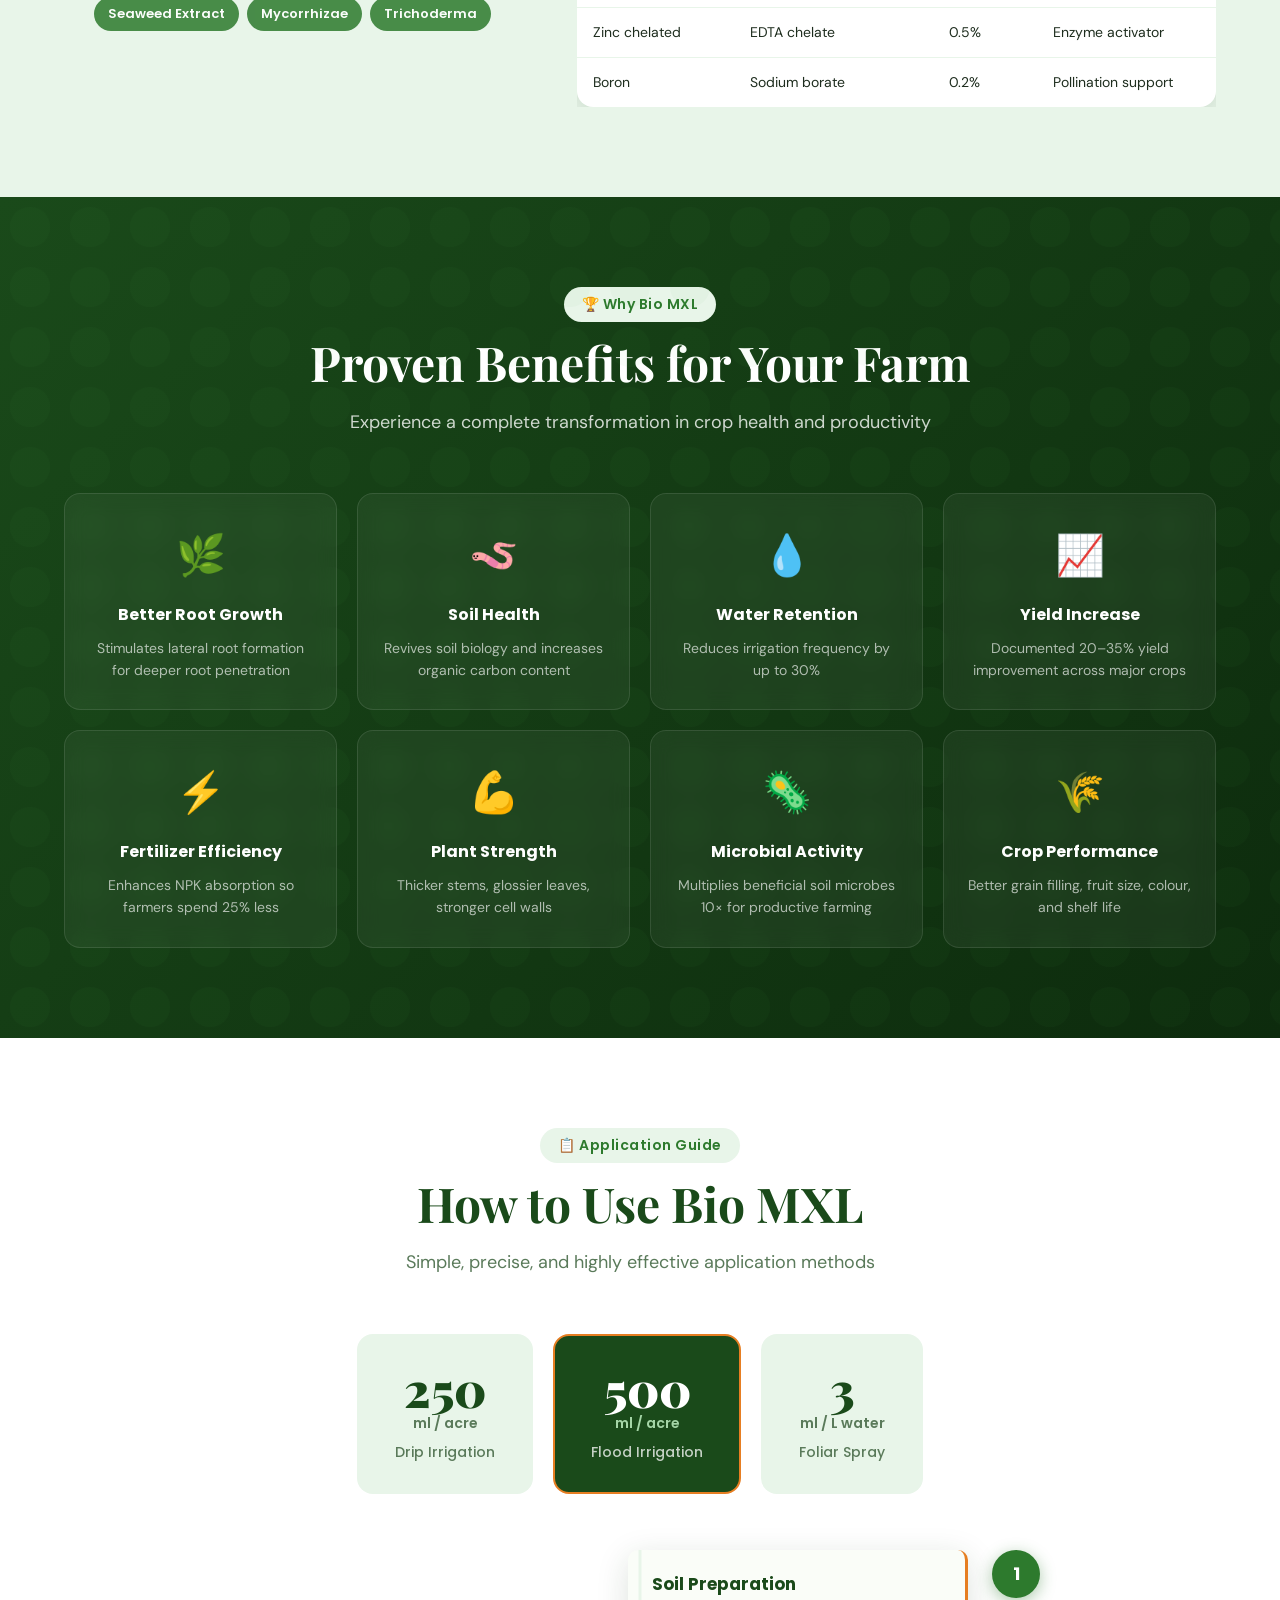
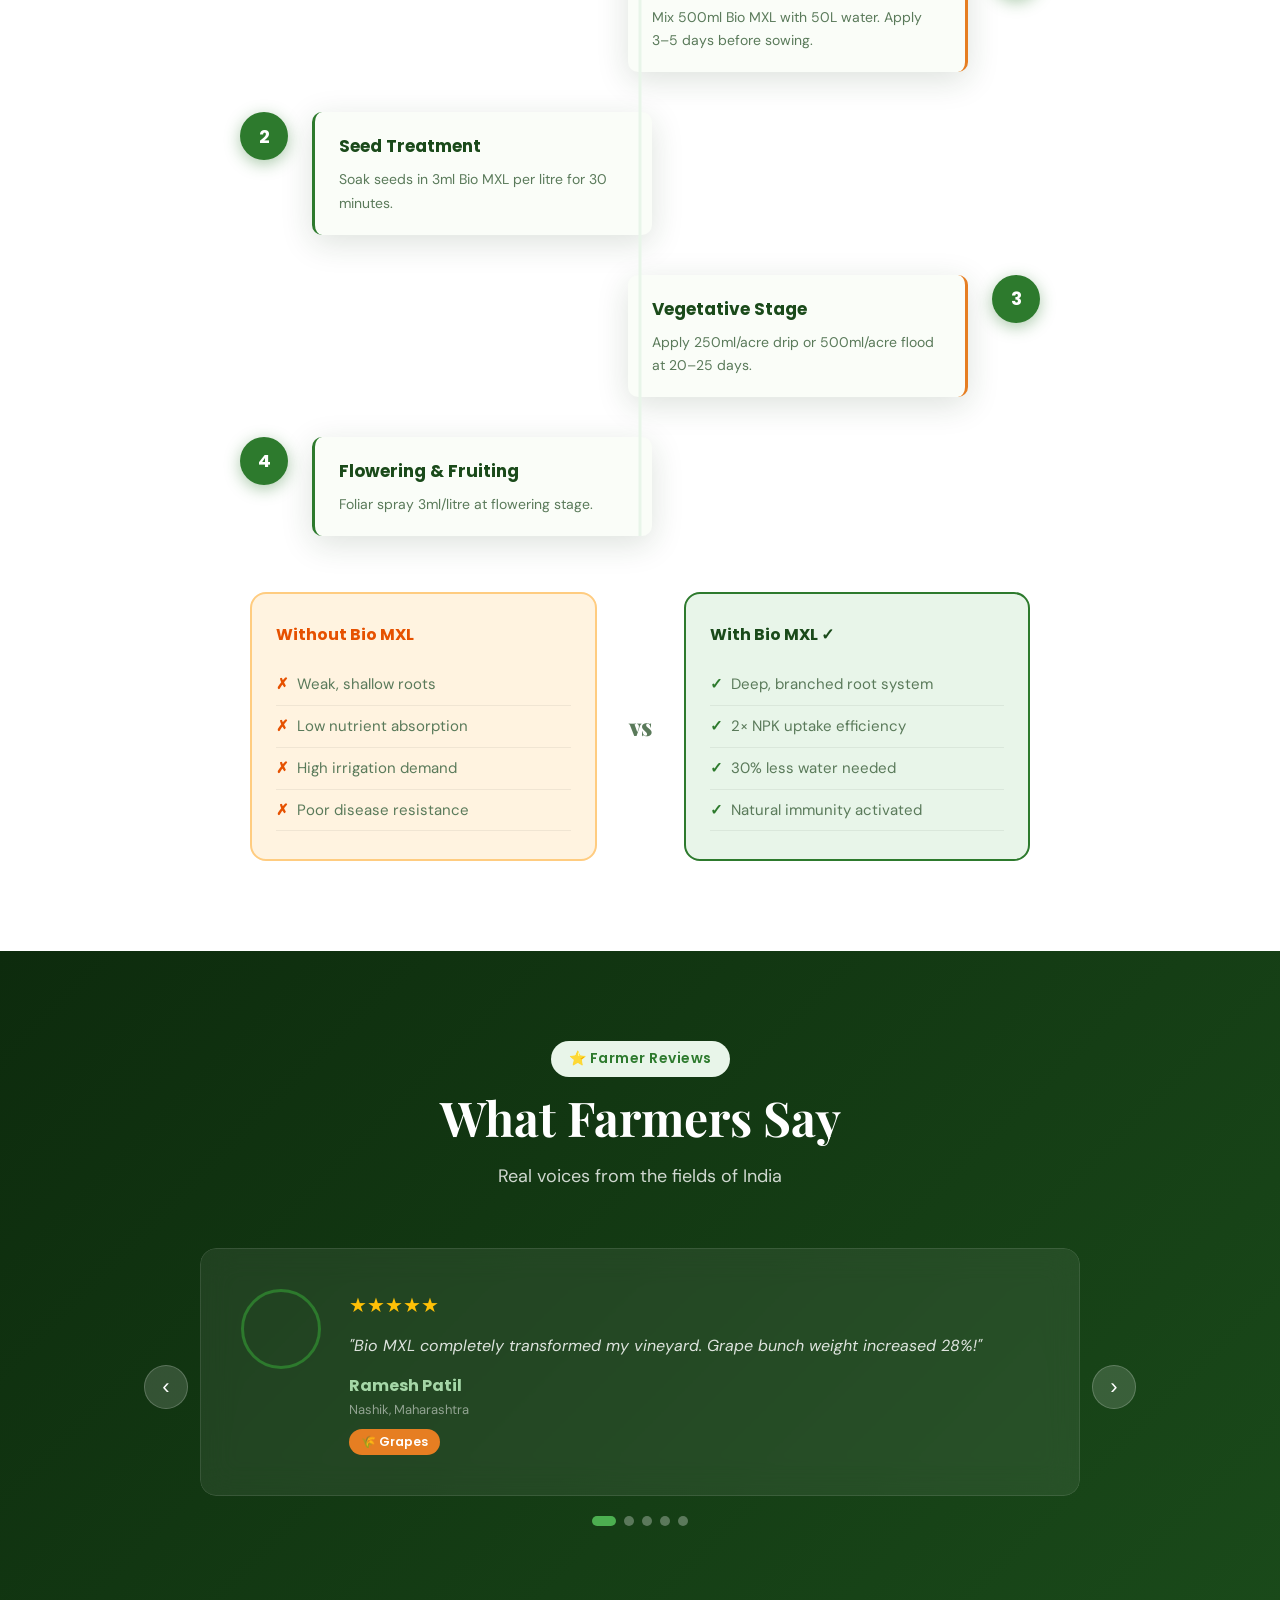
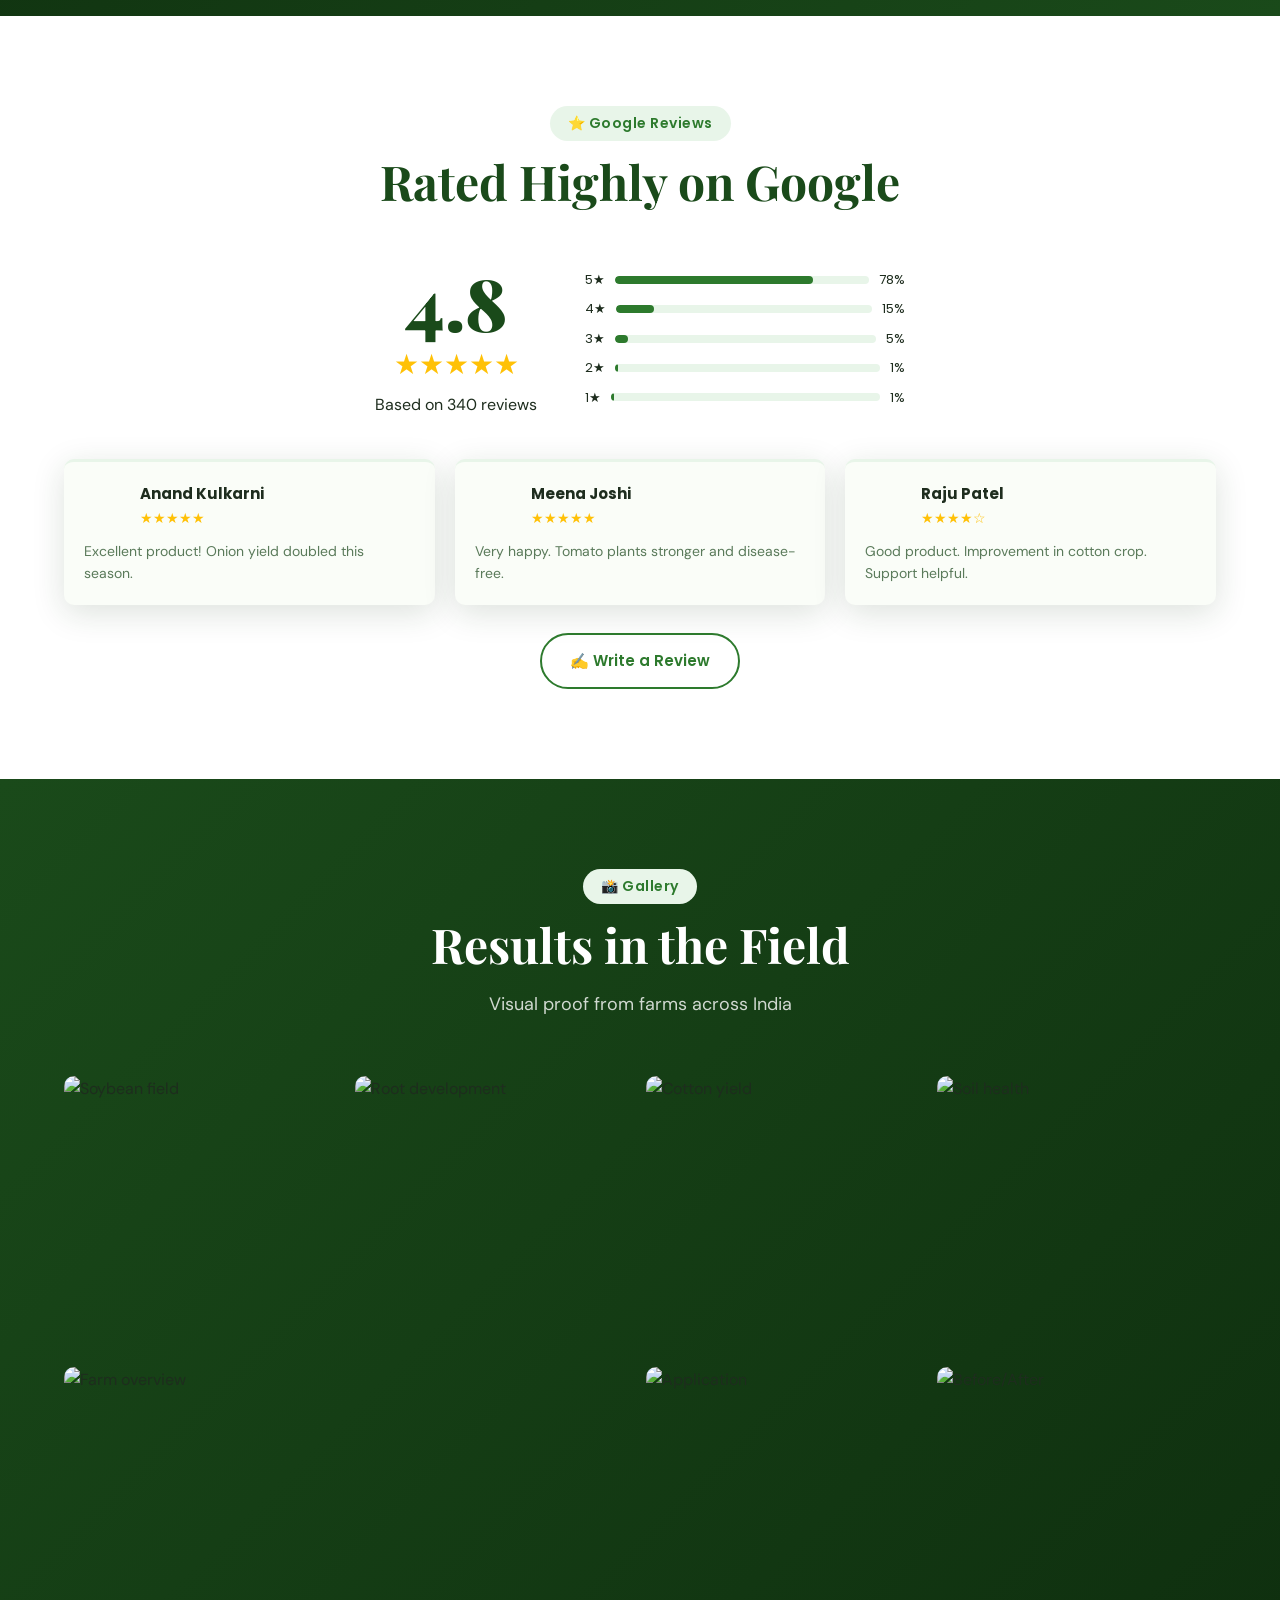
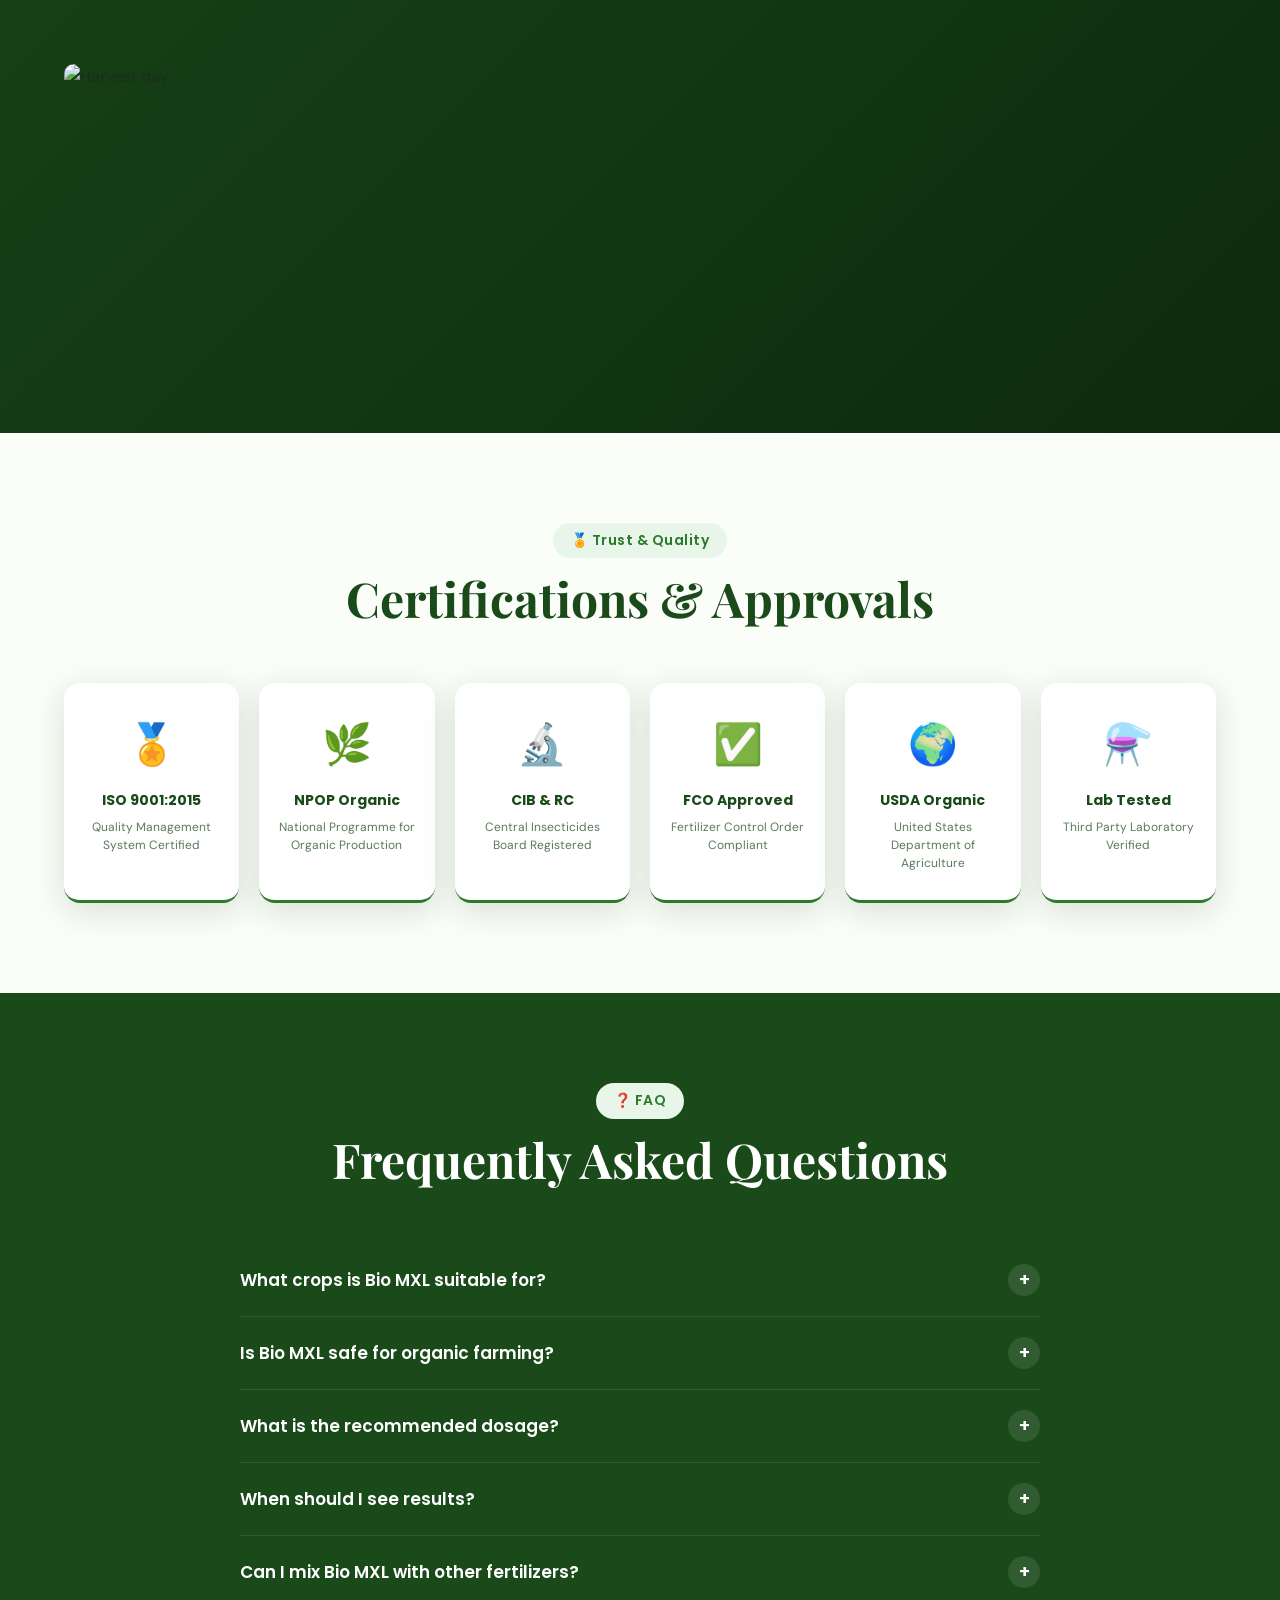
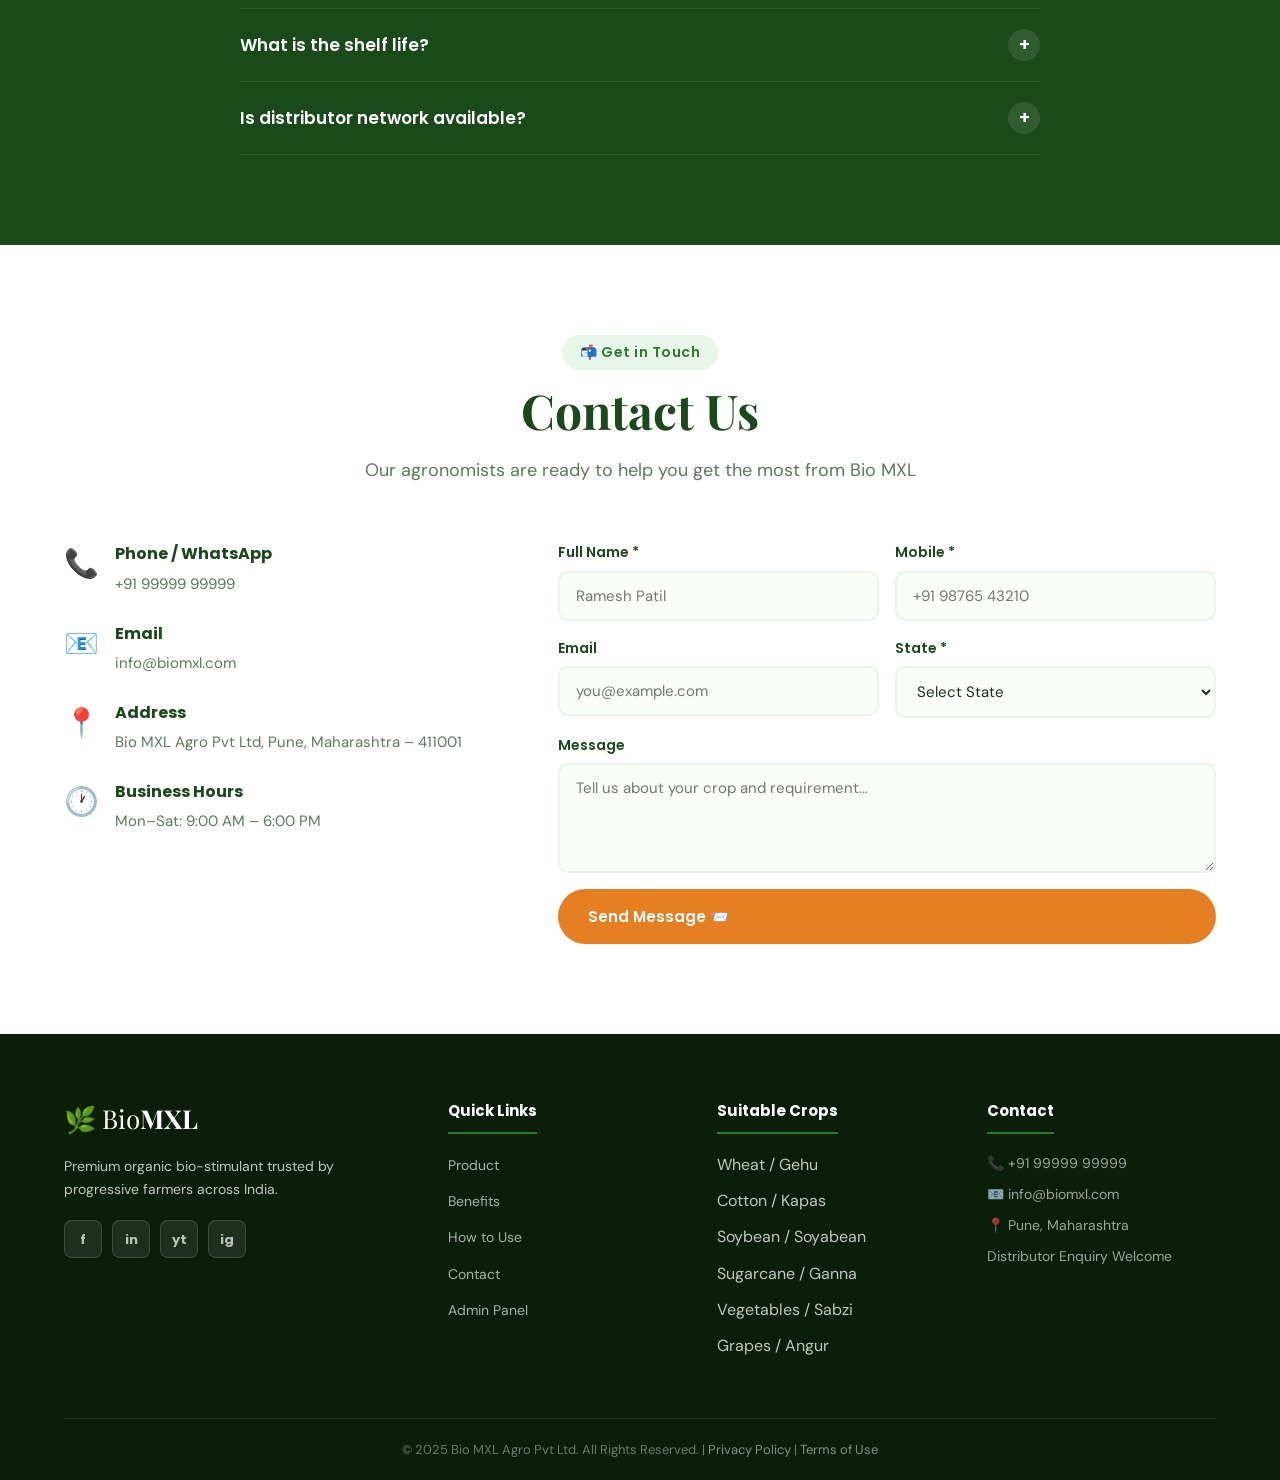
==== commit 67277311: "Add files via upload" ====
--- a/index.html
+++ b/index.html
@@ -466,10 +466,12 @@
 
 <!-- ====================== FLOATING WHATSAPP ====================== -->
 <a href="https://wa.me/919999999999?text=Hello!%20I%20am%20interested%20in%20Bio%20MXL" target="_blank" class="whatsapp-float" id="waFloat" title="Chat on WhatsApp">
-  <svg viewBox="0 0 32 32" width="32" height="32" fill="white"><path d="M16 0C7.164 0 0 7.163 0 16c0 2.82.736 5.461 2.026 7.75L0 32l8.49-2.003A15.924 15.924 0 0016 32c8.836 0 16-7.163 16-16S24.836 0 16 0zm7.73 22.617c-.326.918-1.9 1.755-2.611 1.858-.677.096-1.527.135-2.462-.155-.568-.175-1.297-.408-2.227-.8-3.924-1.694-6.48-5.6-6.678-5.862-.194-.262-1.582-2.105-1.582-4.013 0-1.908.997-2.846 1.35-3.232.353-.387.77-.484 1.027-.484.257 0 .514.002.74.013.237.012.556-.09.87.664.326.778 1.106 2.686 1.204 2.881.097.194.162.42.032.678-.13.257-.194.42-.388.645-.194.226-.409.505-.583.678-.194.194-.396.404-.17.793.226.387.1.004 1.54 2.163 1.058 1.486 1.96 1.946 2.349 2.14.388.194.614.162.84-.097.226-.26.97-1.13 1.228-1.517.258-.387.516-.322.87-.194.354.13 2.25 1.062 2.637 1.256.388.194.645.29.742.452.096.162.096.937-.23 1.855z"/></svg>
-  <span class="wa-label">WhatsApp</span>
+  <span id="waIconDefault"><svg viewBox="0 0 32 32" width="32" height="32" fill="white"><path d="M16 0C7.164 0 0 7.163 0 16c0 2.82.736 5.461 2.026 7.75L0 32l8.49-2.003A15.924 15.924 0 0016 32c8.836 0 16-7.163 16-16S24.836 0 16 0zm7.73 22.617c-.326.918-1.9 1.755-2.611 1.858-.677.096-1.527.135-2.462-.155-.568-.175-1.297-.408-2.227-.8-3.924-1.694-6.48-5.6-6.678-5.862-.194-.262-1.582-2.105-1.582-4.013 0-1.908.997-2.846 1.35-3.232.353-.387.77-.484 1.027-.484.257 0 .514.002.74.013.237.012.556-.09.87.664.326.778 1.106 2.686 1.204 2.881.097.194.162.42.032.678-.13.257-.194.42-.388.645-.194.226-.409.505-.583.678-.194.194-.396.404-.17.793.226.387.1.004 1.54 2.163 1.058 1.486 1.96 1.946 2.349 2.14.388.194.614.162.84-.097.226-.26.97-1.13 1.228-1.517.258-.387.516-.322.87-.194.354.13 2.25 1.062 2.637 1.256.388.194.645.29.742.452.096.162.096.937-.23 1.855z"/></svg></span>
+  <img id="waIconCustom" src="" alt="" style="display:none;width:32px;height:32px;object-fit:contain"/>
+  <span class="wa-label" id="waLabel">WhatsApp</span>
 </a>
 
+<script src="js/data-store.js"></script>
 <script src="script.js"></script>
 </body>
 </html>
--- a/style.css
+++ b/style.css
@@ -25,6 +25,8 @@
   --font-heading: 'Playfair Display', serif;
   --font-body: 'DM Sans', sans-serif;
   --font-ui: 'Poppins', sans-serif;
+  /* Admin-overridable colours — set as CSS vars so JS can update them */
+  --orange-light: #f39c12;
 }
 
 /* ===== RESET & BASE ===== */
@@ -664,6 +666,7 @@
 }
 .gallery-item:hover .gallery-overlay { opacity: 1; }
 .gallery-item:nth-child(5) { grid-column: span 2; aspect-ratio: 2/1; }
+.gallery-item.wide { grid-column: span 2; aspect-ratio: 2/1; }
 
 /* Lightbox */
 .lightbox {
@@ -824,6 +827,25 @@
   animation: waPulse 2.5s ease-in-out infinite;
 }
 .whatsapp-float:hover { transform: scale(1.07); box-shadow: 0 12px 40px rgba(37,211,102,.7); animation: none; }
+
+/* ===== EXTRA FLOATING BUTTONS (added above WhatsApp) ===== */
+.float-extra-btn {
+  position: fixed;
+  right: 28px;
+  z-index: 998;
+  width: 54px; height: 54px;
+  border-radius: 50%;
+  display: flex; align-items: center; justify-content: center;
+  box-shadow: 0 8px 24px rgba(0,0,0,.25);
+  transition: var(--transition);
+  overflow: hidden;
+}
+.float-extra-btn:hover { transform: scale(1.1); }
+.float-extra-btn img { width: 60%; height: 60%; object-fit: contain; }
+.float-extra-btn .fe-emoji { font-size: 24px; line-height: 1; }
+@media (max-width: 768px) {
+  .float-extra-btn { width: 46px; height: 46px; right: 24px; }
+}
 @keyframes waPulse {
   0%,100% { box-shadow: 0 8px 32px rgba(37,211,102,.5), 0 0 0 0 rgba(37,211,102,.4); }
   50% { box-shadow: 0 8px 32px rgba(37,211,102,.5), 0 0 0 16px rgba(37,211,102,0); }
